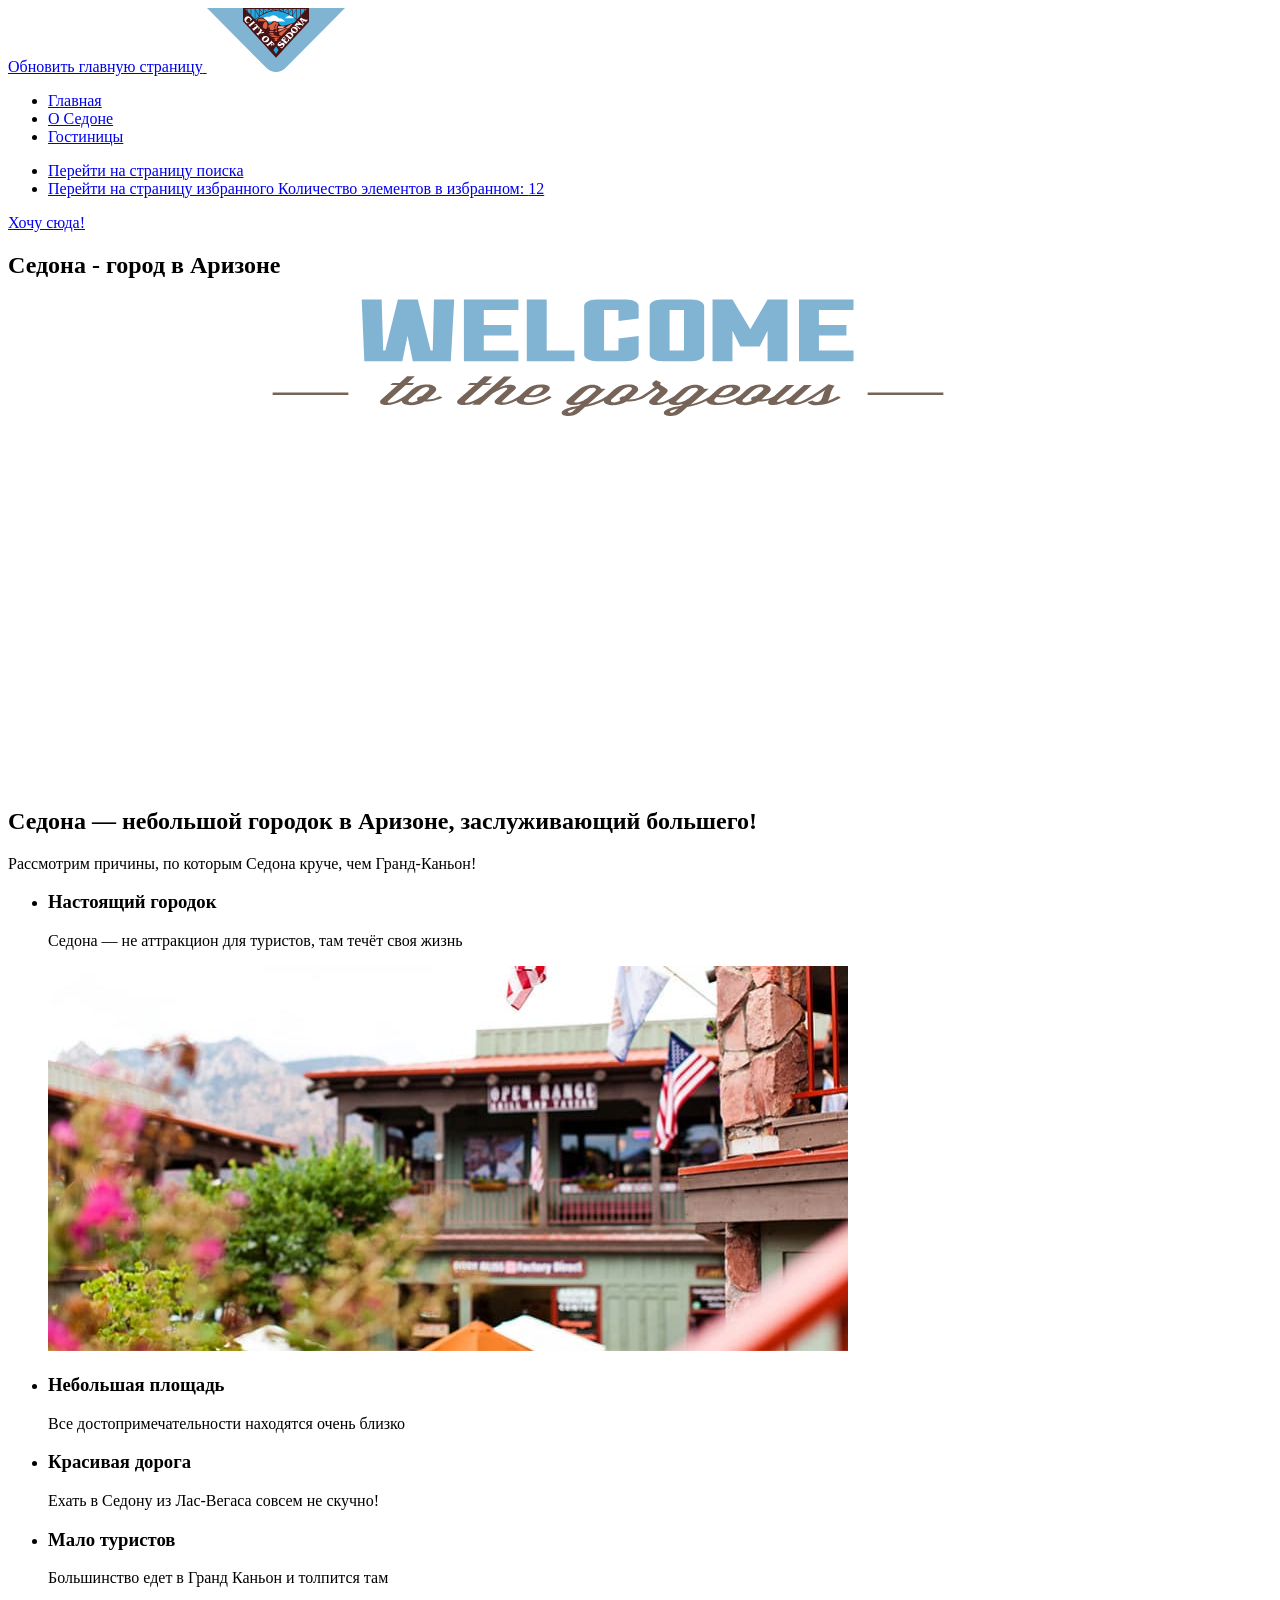
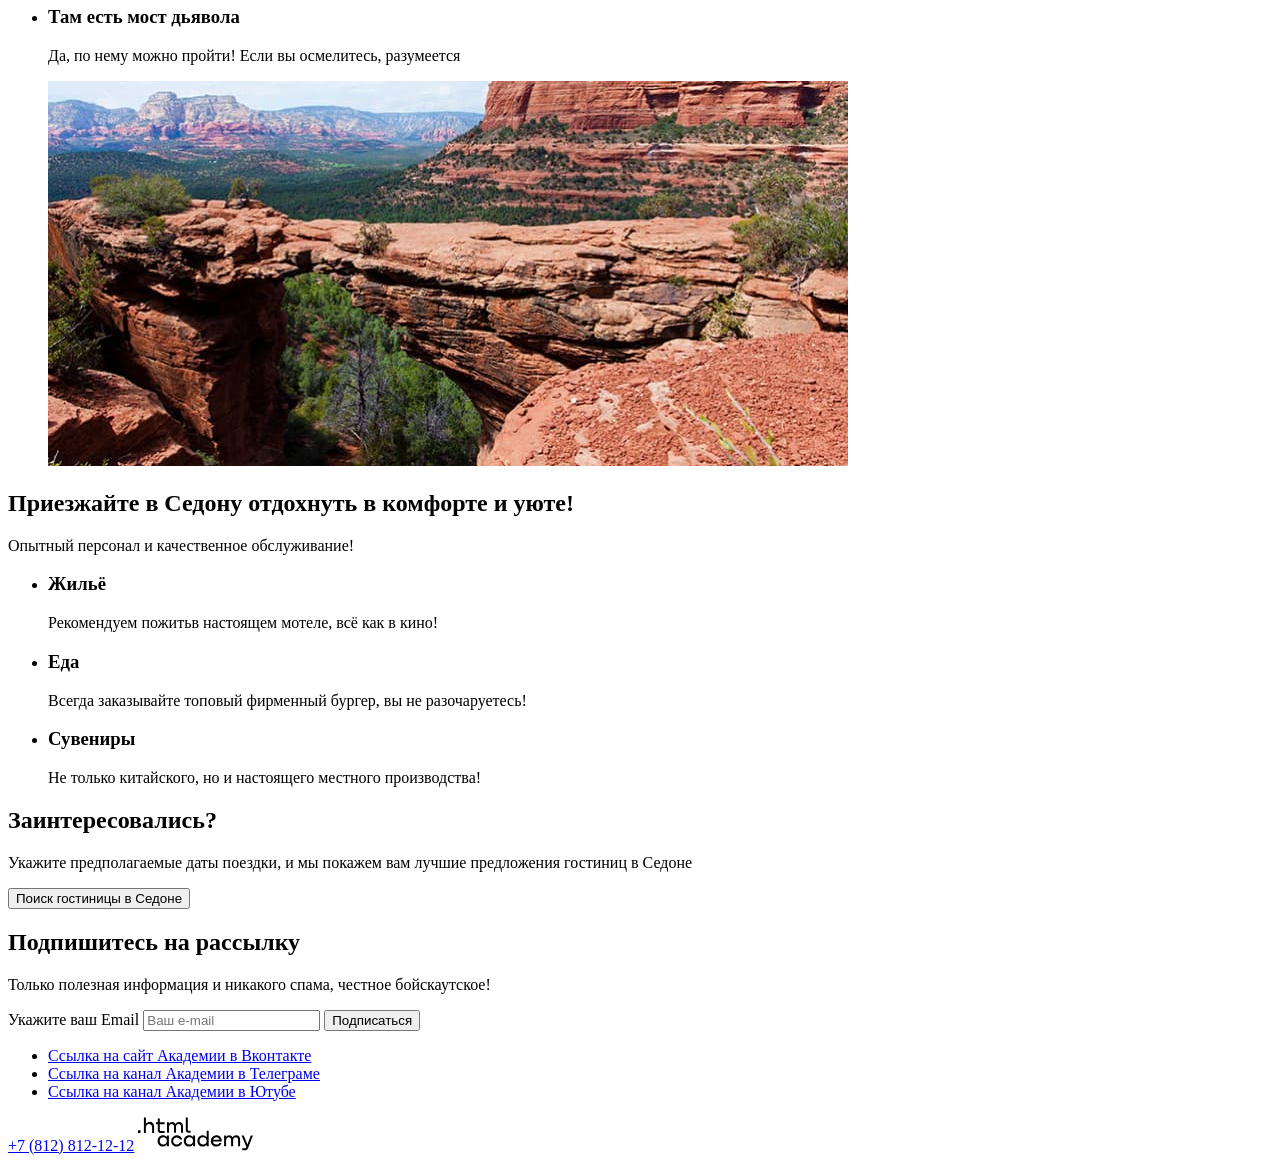
==== index.html @ 4ea0f65d "Добавил все визуальные элементы - добавлены контентные изображения - добавлены декорные изображения" ====
<!DOCTYPE html>
<html lang="ru">
  <head>
    <meta charset="utf-8">
    <meta name="viewport" content="width=device-width, initial-scale=1">
    <title>Седона. Город в Аризоне</title>
  </head>
  <body>
    <header class="header">
      <a class="header__logo" href="index.html" aria-current="page">
        <span class="visually-hidden">Обновить главную страницу</span>
        <img class="logo" src="images/general/header/header-logo.svg" alt="Логотип города Седона" width="138" height="64">
      </a>
      <nav class="header__navigation navigation">
        <ul class="navigation__list basic-list">
          <li class="basic-list__item">
            <a class="basic-list__link" href="index.html" aria-current="page">Главная</a>
          </li>
          <li class="basic-list__item">
            <a class="basic-list__link" href="#">О Седоне</a>
          </li>
          <li class="basic-list__item">
            <a class="basic-list__link" href="catalog.html">Гостиницы</a>
          </li>
        </ul>
        <ul class="navigation__list user-list">
          <li class="user-list__item">
            <a class="user-list__link user-list__link--loop" href="#">
              <span class="visually-hidden">Перейти на страницу поиска</span>
            </a>
          </li>
          <li class="user-list__item">
            <a class="user-list__link user-list__link--heart" href="#">
              <span class="visually-hidden">Перейти на страницу избранного</span>
              <span class="user-list__link-counter">
                <span class="visually-hidden">Количество элементов в избранном: </span>12
              </span>
            </a>
          </li>
        </ul>
      </nav>
      <a class="button header__link" href="catalog.html">Хочу сюда!</a>
    </header>
    <main class="main">
      <section class="main__promo">
        <h1 class="visually-hidden">Седона - город в Аризоне</h1>
        <img class="main__promo-img" src="images/index/content/index-promo.svg" width="1200" height="485" alt="Welcome to the gorgeous Sedona, because the Grand Canyon sucks!">
      </section>
      <section class="main__advantages advantages">
        <header class="advantages__header section-header">
          <h2 class="section-header__title">Седона — небольшой городок в Аризоне, заслуживающий большего!</h2>
          <p class="section-header__text">Рассмотрим причины, по которым Седона круче, чем Гранд-Каньон!</p>
        </header>
        <ul class="advantages__list">
          <li class="advantages__item advantages__item--blue">
            <h3 class="advantages__item-title">Настоящий городок</h3>
            <p class="advantages__item-text">Седона — не аттракцион для туристов, там течёт своя жизнь</p>
            <img class="advantages__item-img" src="images/index/content/index-advantages-city-view.jpg" width="800" height="385" alt="городской пейзаж Седоны">
          </li>
          <li class="advantages__item">
            <h3 class="advantages__item-title">Небольшая площадь</h3>
            <p class="advantages__item-text">Все достопримечательности находятся очень близко</p>
          </li>
          <li class="advantages__item">
            <h3 class="advantages__item-title">Красивая дорога</h3>
            <p class="advantages__item-text">Ехать в Седону из Лас-Вегаса совсем не скучно!</p>
          </li>
          <li class="advantages__item">
            <h3 class="advantages__item-title">Мало туристов</h3>
            <p class="advantages__item-text">Большинство едет в Гранд Каньон и толпится там</p>
          </li>
          <li class="advantages__item advantages__item--blue">
            <h3 class="advantages__item-title">Там есть мост дьявола</h3>
            <p class="advantages__item-text">Да, по нему можно пройти! Если вы осмелитесь, разумеется</p>
            <img class="advantages__item-img" src="images/index/content/index-advantages-canyon-view.jpg" alt="Вид на каньон">
          </li>
        </ul>
      </section>
      <section class="main__reasons reasons">
        <header class="reasons__header section-header">
          <h2 class="section-header__title">Приезжайте в Седону отдохнуть в комфорте и уюте!</h2>
          <p class="section-header__text">Опытный персонал и качественное обслуживание!</p>
        </header>
        <ul class="reasons__list">
          <li class="reasons__item reasons__item--home">
            <h3 class="reasons__item-title">Жильё</h3>
            <p class="reasons__item-text">Рекомендуем пожитьв настоящем мотеле, всё как в кино!</p>
          </li>
          <li class="reasons__item reasons__item--burger">
            <h3 class="reasons__item-title">Еда</h3>
            <p class="reasons__item-text">Всегда заказывайте топовый фирменный бургер, вы не разочаруетесь!</p>
          </li>
          <li class="reasons__item reasons__item--present">
            <h3 class="reasons__item-title">Сувениры</h3>
            <p class="reasons__item-text">Не только китайского, но и настоящего местного производства!</p>
          </li>
        </ul>
      </section>
      <section class="main__search search">
        <header class="search__header section-header">
          <h2 class="section-header__title">Заинтересовались?</h2>
          <p class="section-header__text">Укажите предполагаемые даты поездки, и мы покажем вам лучшие предложения гостиниц в Седоне</p>
        </header>
        <button class="button search__button" type="button">Поиск гостиницы в Седоне</button>
      </section>
      <section class="main__subscribe subscribe">
        <header class="subscribe__header section-header">
          <h2 class="section-header__title">Подпишитесь на рассылку</h2>
          <p class="section-header__text">Только полезная информация и никакого спама, честное бойскаутское!</p>
        </header>
        <form class="subscribe__form" action="https://echo.htmlacademy.ru/" method="post">
          <label class="visually-hidden" for="subscribe-email">Укажите ваш Email</label>
          <input type="email" name="user-email" id="subscribe-email" placeholder="Ваш e-mail" required>
          <button class="button subscribe__button" type="submit">Подписаться</button>
        </form>
      </section>
    </main>
    <footer class="footer">
      <ul class="footer__social-list social-list">
        <li class="social-list__item">
          <a class="social-list__link" href="https://vk.com/htmlacademy">
            <span class="visually-hidden">Ссылка на сайт Академии в Вконтакте</span>
          </a>
        </li>
        <li class="social-list__item">
          <a class="social-list__link" href="https://t.me/htmlacademy">
            <span class="visually-hidden">Ссылка на канал Академии в Телеграме</span>
          </a>
        </li>
        <li class="social-list__item">
          <a class="social-list__link" href="https://www.youtube.com/user/htmlacademyru">
            <span class="visually-hidden">Ссылка на канал Академии в Ютубе</span>
          </a>
        </li>
      </ul>
      <a class="footer__telephone" href="tel:+78128121212">+7 (812) 812-12-12</a>
      <a class="footer__htmlacademy-link" href="https://htmlacademy.ru/">
        <svg xmlns="http://www.w3.org/2000/svg" width="115" height="34" fill="none">
          <path fill="#000" d="M0 13.3v2.6h2.5v-2.6H0ZM11.6 4.9c-1.6 0-2.8.7-3.6 1.7h-.1V.4h-2v15.5h2v-5.3C7.9 8.5 9.2 7 11.2 7c1.8 0 2.9 1.4 2.9 3.2v5.7h2V9.8c.1-3-1.8-5-4.5-5ZM26.6 5.2h-4.8V1.5h-2v3.8h-1.9v2h1.9v6c0 1.7 1 2.7 2.7 2.7h4.1v-2h-3.7c-.7 0-1.1-.4-1.1-1.1V7.2h4.8v-2ZM41.1 5c-1.6 0-2.9.8-3.5 2h-.1a3.7 3.7 0 0 0-3.4-2c-1.4 0-2.5.8-3.1 1.8h-.1V5.2H29v10.6h2v-5.4c0-2 1-3.5 2.6-3.5 1.5 0 2.4 1 2.4 2.6v6.3h2v-5.6c0-2.4 1.4-3.3 2.6-3.3 1.5 0 2.4 1 2.4 2.6v6.3h2V9.3c.1-2.5-1.4-4.3-3.9-4.3ZM47.8 13c0 1.8 1 2.8 2.8 2.8h2v-2h-1.7c-.7 0-1.1-.4-1.1-1.1V.4h-2V13ZM28.9 20a4.9 4.9 0 0 0-3.9-1.7c-3.1 0-5.4 2.3-5.4 5.6s2.3 5.6 5.4 5.6c1.8 0 3-.8 3.8-2h.1v1.7h2V18.6h-2V20Zm-3.6 7.5a3.5 3.5 0 0 1-3.6-3.6c0-2 1.4-3.6 3.6-3.6s3.6 1.6 3.6 3.6c0 1.9-1.4 3.6-3.6 3.6ZM44.2 22.4c-.5-2.4-2.6-4.1-5.4-4.1a5.4 5.4 0 0 0-5.6 5.6c0 3 2.2 5.6 5.6 5.6 2.8 0 4.9-1.8 5.4-4.2h-2.1a3.4 3.4 0 0 1-3.3 2.3 3.5 3.5 0 0 1-3.6-3.6c0-2 1.4-3.6 3.6-3.6 1.6 0 2.8 1 3.3 2.2h2.1v-.2ZM55.1 20a4.9 4.9 0 0 0-3.9-1.7c-3.1 0-5.4 2.3-5.4 5.6s2.3 5.6 5.4 5.6c1.8 0 3-.8 3.8-2h.1v1.7h2V18.6h-2V20Zm-3.6 7.5a3.5 3.5 0 0 1-3.6-3.6c0-2 1.4-3.6 3.6-3.6s3.6 1.6 3.6 3.6c0 1.9-1.5 3.6-3.6 3.6ZM68.7 20.2a5 5 0 0 0-3.9-2c-3.1 0-5.4 2.4-5.4 5.7 0 3.3 2.2 5.6 5.4 5.6 1.7 0 3-.8 3.8-1.8h.1v1.5h2V13.8h-2v6.4Zm-3.6 7.3a3.5 3.5 0 0 1-3.6-3.6c0-2 1.4-3.6 3.6-3.6s3.6 1.6 3.6 3.6c-.1 2-1.5 3.6-3.6 3.6ZM78.3 18.3a5.4 5.4 0 0 0-5.5 5.6c0 3 2.1 5.6 5.5 5.6 2.5 0 4.5-1.3 5.2-3.6h-2.1c-.5 1-1.6 1.6-3 1.6-1.9 0-3.3-1.3-3.4-3h8.8c.2-3.5-2-6.2-5.5-6.2Zm0 1.9c1.7 0 3 1 3.3 2.6h-6.5a3.2 3.2 0 0 1 3.2-2.6ZM98.2 18.3a4 4 0 0 0-3.6 2h-.1c-.6-1.2-1.8-2-3.4-2-1.4 0-2.5.7-3.1 1.8v-1.5h-1.9v10.6h2v-5.4c0-2 1-3.4 2.6-3.5 1.5 0 2.4 1 2.4 2.6v6.3h2v-5.6c0-2.4 1.4-3.3 2.6-3.3 1.5 0 2.4 1 2.4 2.6v6.3h2v-6.5c.1-2.6-1.4-4.4-3.9-4.4ZM109.4 27.4l-3.6-9h-2.2l4.8 11.7c-.3.9-.7 1.2-1.7 1.2h-2.5v2h2.5c1.8 0 2.8-.8 3.5-2.6l4.7-12.2h-2.1l-3.4 8.9Z"/>
        </svg>
      </a>
    </footer>
  </body>
</html>
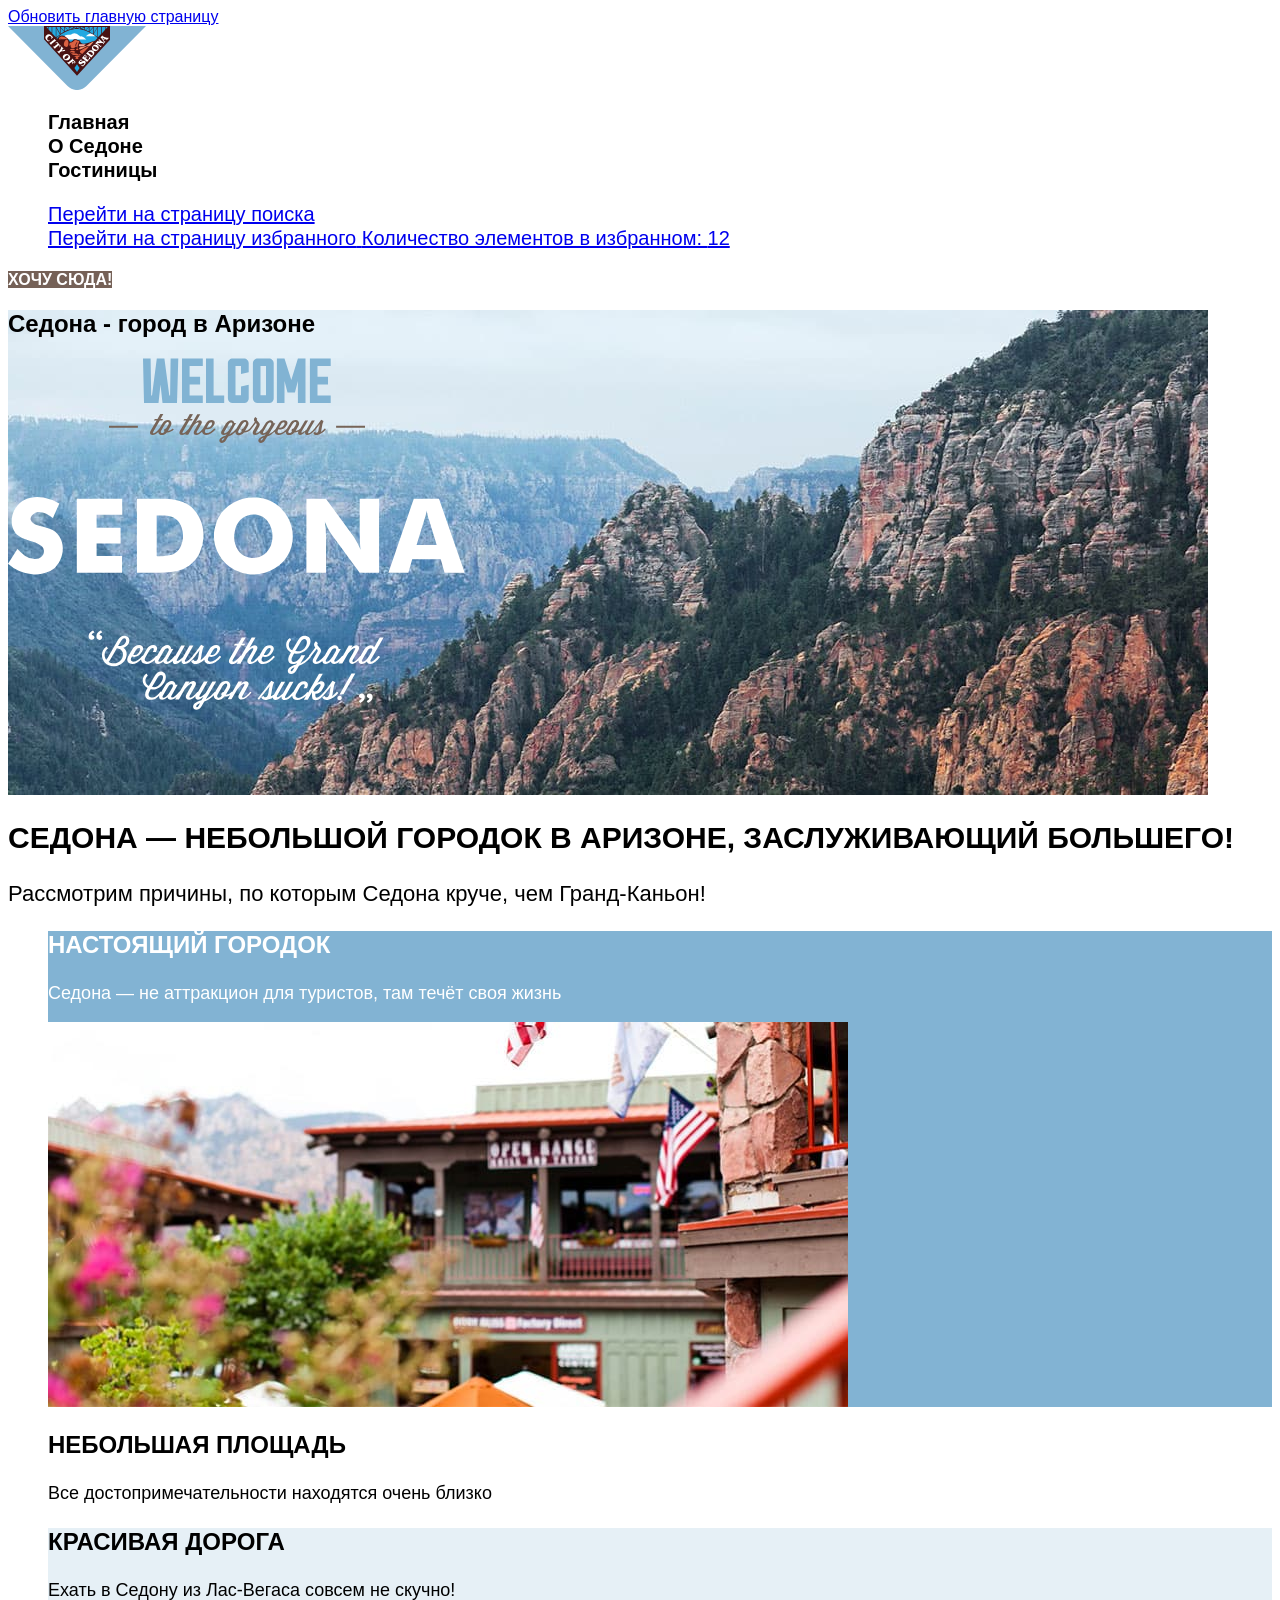
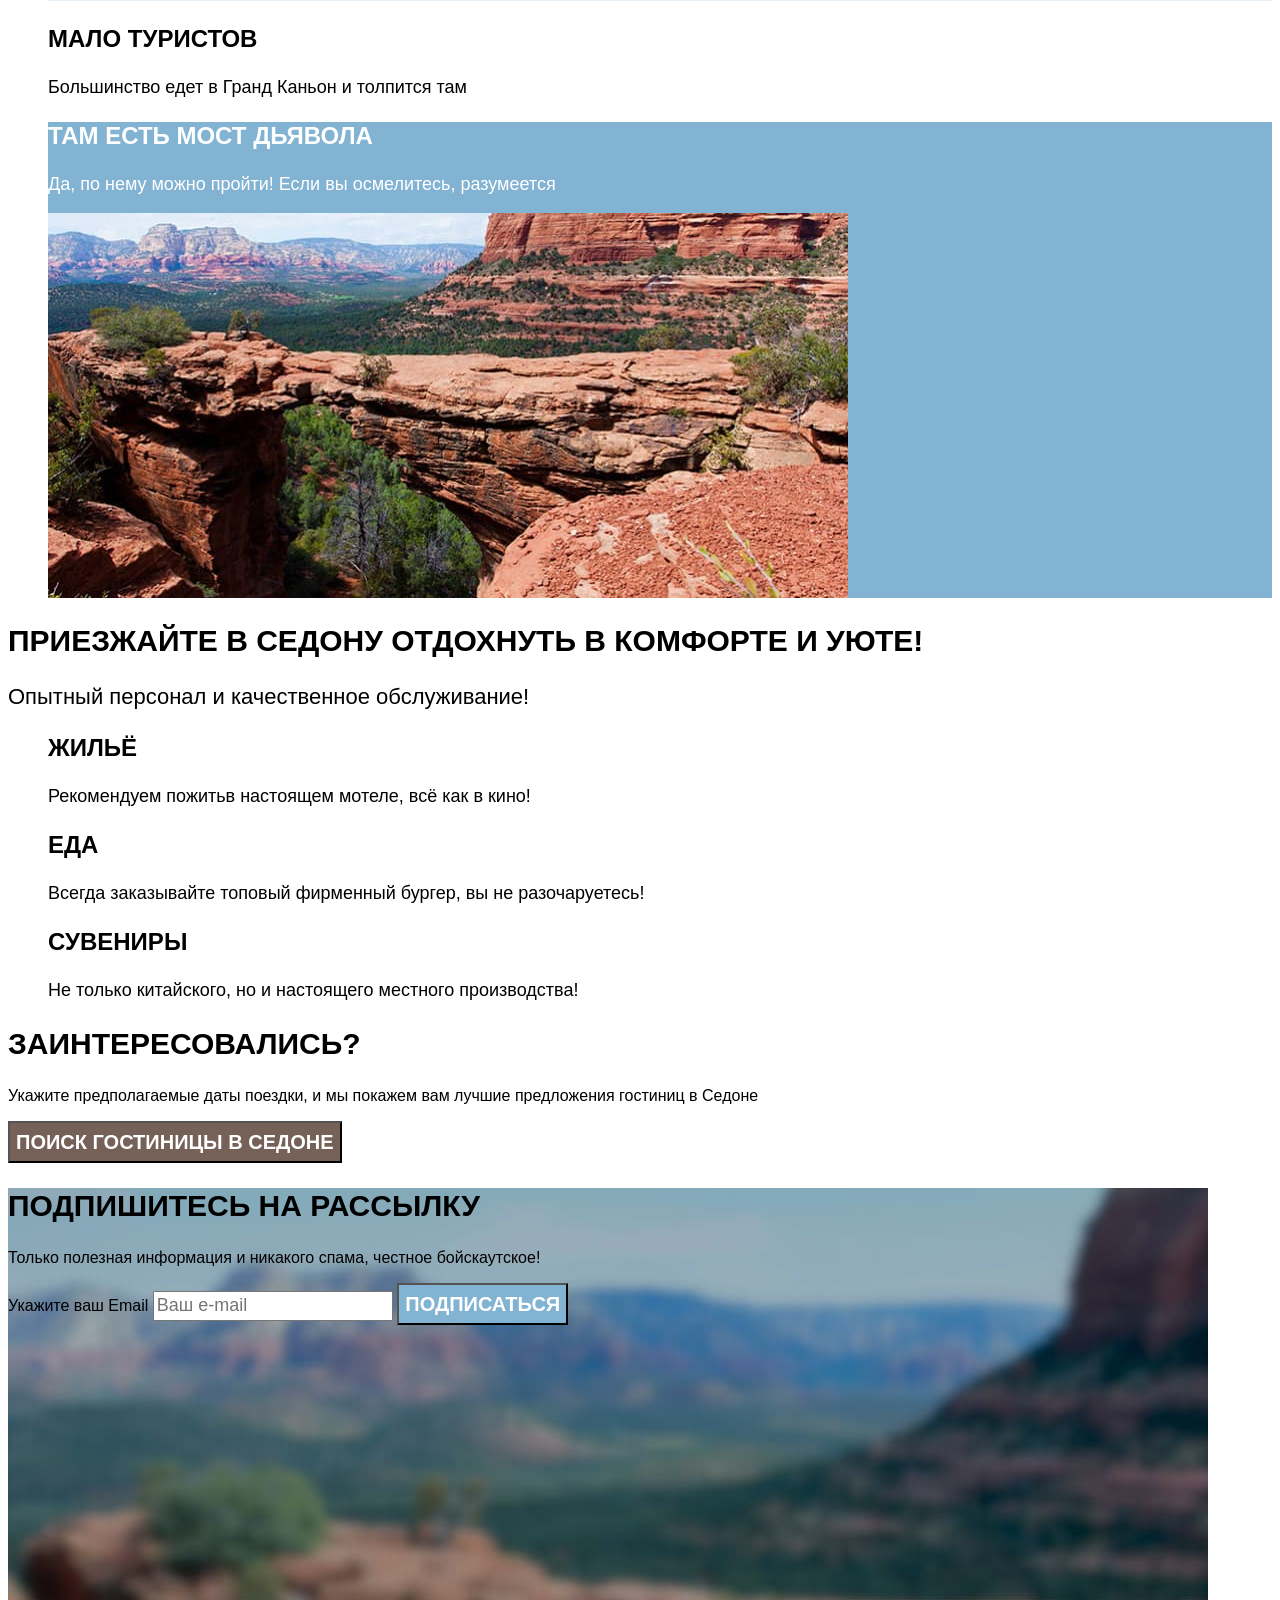
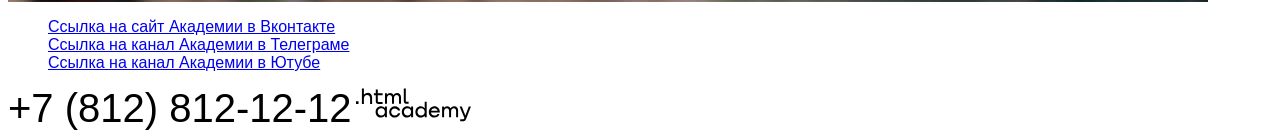
==== commit 34da45be: "test commit from local rep" ====
--- a/index.html
+++ b/index.html
@@ -3,6 +3,7 @@
   <head>
     <meta charset="utf-8">
     <meta name="viewport" content="width=device-width, initial-scale=1">
+    <link rel="stylesheet" href="styles/styles.css">
     <title>Седона. Город в Аризоне</title>
   </head>
   <body>
@@ -12,7 +13,7 @@
         <img class="logo" src="images/general/header/header-logo.svg" alt="Логотип города Седона" width="138" height="64">
       </a>
       <nav class="header__navigation navigation">
-        <ul class="navigation__list basic-list">
+        <ul class="list navigation__list basic-list bold">
           <li class="basic-list__item">
             <a class="basic-list__link" href="index.html" aria-current="page">Главная</a>
           </li>
@@ -23,7 +24,7 @@
             <a class="basic-list__link" href="catalog.html">Гостиницы</a>
           </li>
         </ul>
-        <ul class="navigation__list user-list">
+        <ul class="list navigation__list user-list">
           <li class="user-list__item">
             <a class="user-list__link user-list__link--loop" href="#">
               <span class="visually-hidden">Перейти на страницу поиска</span>
@@ -44,79 +45,79 @@
     <main class="main">
       <section class="main__promo">
         <h1 class="visually-hidden">Седона - город в Аризоне</h1>
-        <img class="main__promo-img" src="images/index/content/index-promo.svg" width="1200" height="485" alt="Welcome to the gorgeous Sedona, because the Grand Canyon sucks!">
+        <img class="main__promo-img" src="images/index/content/index-promo.svg" width="458" height="352" alt="Welcome to the gorgeous Sedona, because the Grand Canyon sucks!">
       </section>
       <section class="main__advantages advantages">
         <header class="advantages__header section-header">
-          <h2 class="section-header__title">Седона — небольшой городок в Аризоне, заслуживающий большего!</h2>
-          <p class="section-header__text">Рассмотрим причины, по которым Седона круче, чем Гранд-Каньон!</p>
+          <h2 class="section-header__title title">Седона — небольшой городок в Аризоне, заслуживающий большего!</h2>
+          <p class="section-header__text text">Рассмотрим причины, по которым Седона круче, чем Гранд-Каньон!</p>
         </header>
-        <ul class="advantages__list">
-          <li class="advantages__item advantages__item--blue">
-            <h3 class="advantages__item-title">Настоящий городок</h3>
-            <p class="advantages__item-text">Седона — не аттракцион для туристов, там течёт своя жизнь</p>
+        <ul class="list advantages__list">
+          <li class="advantages__item advantages__item--second-color">
+            <h3 class="advantages__item-title title">Настоящий городок</h3>
+            <p class="advantages__item-text text">Седона — не аттракцион для туристов, там течёт своя жизнь</p>
             <img class="advantages__item-img" src="images/index/content/index-advantages-city-view.jpg" width="800" height="385" alt="городской пейзаж Седоны">
           </li>
           <li class="advantages__item">
-            <h3 class="advantages__item-title">Небольшая площадь</h3>
-            <p class="advantages__item-text">Все достопримечательности находятся очень близко</p>
+            <h3 class="advantages__item-title title">Небольшая площадь</h3>
+            <p class="advantages__item-text text">Все достопримечательности находятся очень близко</p>
+          </li>
+          <li class="advantages__item advantages__item--third-color">
+            <h3 class="advantages__item-title title">Красивая дорога</h3>
+            <p class="advantages__item-text text">Ехать в Седону из Лас-Вегаса совсем не скучно!</p>
           </li>
           <li class="advantages__item">
-            <h3 class="advantages__item-title">Красивая дорога</h3>
-            <p class="advantages__item-text">Ехать в Седону из Лас-Вегаса совсем не скучно!</p>
+            <h3 class="advantages__item-title title">Мало туристов</h3>
+            <p class="advantages__item-text text">Большинство едет в Гранд Каньон и толпится там</p>
           </li>
-          <li class="advantages__item">
-            <h3 class="advantages__item-title">Мало туристов</h3>
-            <p class="advantages__item-text">Большинство едет в Гранд Каньон и толпится там</p>
-          </li>
-          <li class="advantages__item advantages__item--blue">
-            <h3 class="advantages__item-title">Там есть мост дьявола</h3>
-            <p class="advantages__item-text">Да, по нему можно пройти! Если вы осмелитесь, разумеется</p>
+          <li class="advantages__item advantages__item--second-color">
+            <h3 class="advantages__item-title title">Там есть мост дьявола</h3>
+            <p class="advantages__item-text text">Да, по нему можно пройти! Если вы осмелитесь, разумеется</p>
             <img class="advantages__item-img" src="images/index/content/index-advantages-canyon-view.jpg" alt="Вид на каньон">
           </li>
         </ul>
       </section>
       <section class="main__reasons reasons">
         <header class="reasons__header section-header">
-          <h2 class="section-header__title">Приезжайте в Седону отдохнуть в комфорте и уюте!</h2>
-          <p class="section-header__text">Опытный персонал и качественное обслуживание!</p>
+          <h2 class="section-header__title title">Приезжайте в Седону отдохнуть в комфорте и уюте!</h2>
+          <p class="section-header__text text">Опытный персонал и качественное обслуживание!</p>
         </header>
-        <ul class="reasons__list">
+        <ul class="list reasons__list">
           <li class="reasons__item reasons__item--home">
-            <h3 class="reasons__item-title">Жильё</h3>
-            <p class="reasons__item-text">Рекомендуем пожитьв настоящем мотеле, всё как в кино!</p>
+            <h3 class="reasons__item-title title">Жильё</h3>
+            <p class="reasons__item-text text">Рекомендуем пожитьв настоящем мотеле, всё как в кино!</p>
           </li>
           <li class="reasons__item reasons__item--burger">
-            <h3 class="reasons__item-title">Еда</h3>
-            <p class="reasons__item-text">Всегда заказывайте топовый фирменный бургер, вы не разочаруетесь!</p>
+            <h3 class="reasons__item-title title">Еда</h3>
+            <p class="reasons__item-text text">Всегда заказывайте топовый фирменный бургер, вы не разочаруетесь!</p>
           </li>
           <li class="reasons__item reasons__item--present">
-            <h3 class="reasons__item-title">Сувениры</h3>
-            <p class="reasons__item-text">Не только китайского, но и настоящего местного производства!</p>
+            <h3 class="reasons__item-title title">Сувениры</h3>
+            <p class="reasons__item-text text">Не только китайского, но и настоящего местного производства!</p>
           </li>
         </ul>
       </section>
       <section class="main__search search">
         <header class="search__header section-header">
-          <h2 class="section-header__title">Заинтересовались?</h2>
+          <h2 class="section-header__title title">Заинтересовались?</h2>
           <p class="section-header__text">Укажите предполагаемые даты поездки, и мы покажем вам лучшие предложения гостиниц в Седоне</p>
         </header>
         <button class="button search__button" type="button">Поиск гостиницы в Седоне</button>
       </section>
       <section class="main__subscribe subscribe">
         <header class="subscribe__header section-header">
-          <h2 class="section-header__title">Подпишитесь на рассылку</h2>
+          <h2 class="section-header__title title">Подпишитесь на рассылку</h2>
           <p class="section-header__text">Только полезная информация и никакого спама, честное бойскаутское!</p>
         </header>
         <form class="subscribe__form" action="https://echo.htmlacademy.ru/" method="post">
           <label class="visually-hidden" for="subscribe-email">Укажите ваш Email</label>
-          <input type="email" name="user-email" id="subscribe-email" placeholder="Ваш e-mail" required>
-          <button class="button subscribe__button" type="submit">Подписаться</button>
+          <input class="subscribe__input" type="email" name="user-email" id="subscribe-email" placeholder="Ваш e-mail" required>
+          <button class="button subscribe__button button--second-color" type="submit">Подписаться</button>
         </form>
       </section>
     </main>
     <footer class="footer">
-      <ul class="footer__social-list social-list">
+      <ul class="list footer__social-list social-list">
         <li class="social-list__item">
           <a class="social-list__link" href="https://vk.com/htmlacademy">
             <span class="visually-hidden">Ссылка на сайт Академии в Вконтакте</span>
--- a/styles/styles.css
+++ b/styles/styles.css
@@ -0,0 +1,203 @@
+@font-face {
+  font-family: "PT Sans", sans-serif;
+  font-style: normal;
+  font-weight: 400;
+  src: url("../fonts/ptsans-400.woff2") format("woff2");
+  font-display: swap;
+}
+
+@font-face {
+  font-family: "PT Sans", sans-serif;
+  font-style: normal;
+  font-weight: 700;
+  src: url("../fonts/ptsans-700.woff2") format("woff2");
+  font-display: swap;
+}
+
+body {
+  font-family: "PT Sans", sans-serif;
+  font-style: normal;
+  font-weight: 400;
+  color: rgb(0, 0, 0);
+  background-color: rgb(255, 255, 255);
+}
+
+img {
+  max-width: 100%;
+  display: block
+}
+
+.bold,
+.button {
+  font-weight: 700;
+}
+
+.unbold {
+  font-weight: 400;
+}
+
+.title,
+.button {
+  text-transform: uppercase;
+}
+
+.basic-list__link,
+.button,
+.breadcrumbs-list__link,
+.view-list__link,
+.pagination__link,
+.footer__telephone {
+  text-decoration: none;
+}
+
+.list {
+  list-style-type: none;
+}
+
+.hotels-list .title {
+  text-transform: none;
+}
+
+.navigation,
+.filters-form__title {
+  font-size: 20px;
+  line-height: 120%;
+}
+
+.button,
+.card__rating,
+.card__rating-amount {
+  font-size: 16px;
+  line-height: 125%;
+}
+
+.section-header .title {
+  font-size: 30px;
+  line-height: 120%;
+}
+
+.section-header .text {
+  font-size: 22px;
+  line-height: 118%;
+}
+
+.hotels-filter__title {
+  font-size: 60px;
+  line-height: 130%;
+}
+
+.breadcrumbs-list__link{
+  font-size: 16px;
+  line-height: 131%;
+  color: rgb(255, 255, 255);
+}
+
+.hotels-result__sorting {
+  font-size: 18px;
+  line-height: 117%;
+}
+
+.filter-list__control {
+  font-size: 18px;
+  line-height: 128%;
+}
+
+.range-wrapper__control,
+.subscribe__input {
+  font-size: 18px;
+  line-height: 133%;
+}
+
+.advantages__list .title,
+.reasons__list .title,
+.hotels-list .title {
+  font-size: 24px;
+  line-height: 117%;
+}
+
+.advantages__list .text,
+.reasons__list .text,
+.hotels-list .text {
+  font-size: 18px;
+  line-height: 117%;
+}
+
+.search__button,
+.subscribe__button,
+.pagination__link {
+  font-size: 20px;
+  line-height: 180%;
+}
+
+.footer__telephone {
+  font-size: 40px;
+  line-height: 100%;
+  color: rgb(0, 0, 0);
+}
+
+.basic-list__link {
+  color: rgb(0, 0, 0);
+}
+
+.main__promo {
+  width: 1200px;
+  height: 485px;
+  background-color: rgb(130, 179, 211);
+  background-image: url("../images/index/backgrounds/index-promo-background.jpg");
+}
+
+.advantages__item--second-color {
+  color: rgb(255, 255, 255);
+  background-color: rgb(130, 179, 211);
+}
+
+.advantages__item--third-color {
+  background-color: rgba(131, 179, 211, 0.2);
+}
+
+.button {
+  color: rgb(255, 255, 255);
+  background-color: rgb(117, 97, 87);
+}
+
+.button--second-color {
+  background-color: rgb(130, 179, 211);
+}
+
+.button--select-color {
+  background-color: rgb(125, 181, 79);
+}
+
+.button--transparent {
+  background-color: rgba(130, 179, 211, 0);
+}
+
+.main__subscribe {
+  width: 1200px;
+  height: 414px;
+  background-color: rgb(130, 179, 211);
+  background-image: url("../images/index/backgrounds/index-subscribe-background.jpg");
+  background-repeat: no-repeat;
+}
+
+.catalog__hotels-filter {
+  color: rgb(255, 255, 255);
+  background-color: rgb(130, 179, 211);
+  background-image: url("../images/catalog/backgrounds/catalog-filter-background.jpg");
+  background-repeat: no-repeat;
+}
+
+.pagination__link {
+  color: rgb(255, 255, 255);
+  background-color: rgb(130, 179, 211);
+}
+
+.pagination__button,
+.pagination__link--active {
+  color: rgb(0, 0, 0);
+  background-color: rgba(130, 179, 211, 0);
+}
+
+.filters-form__group {
+  border: none;
+}
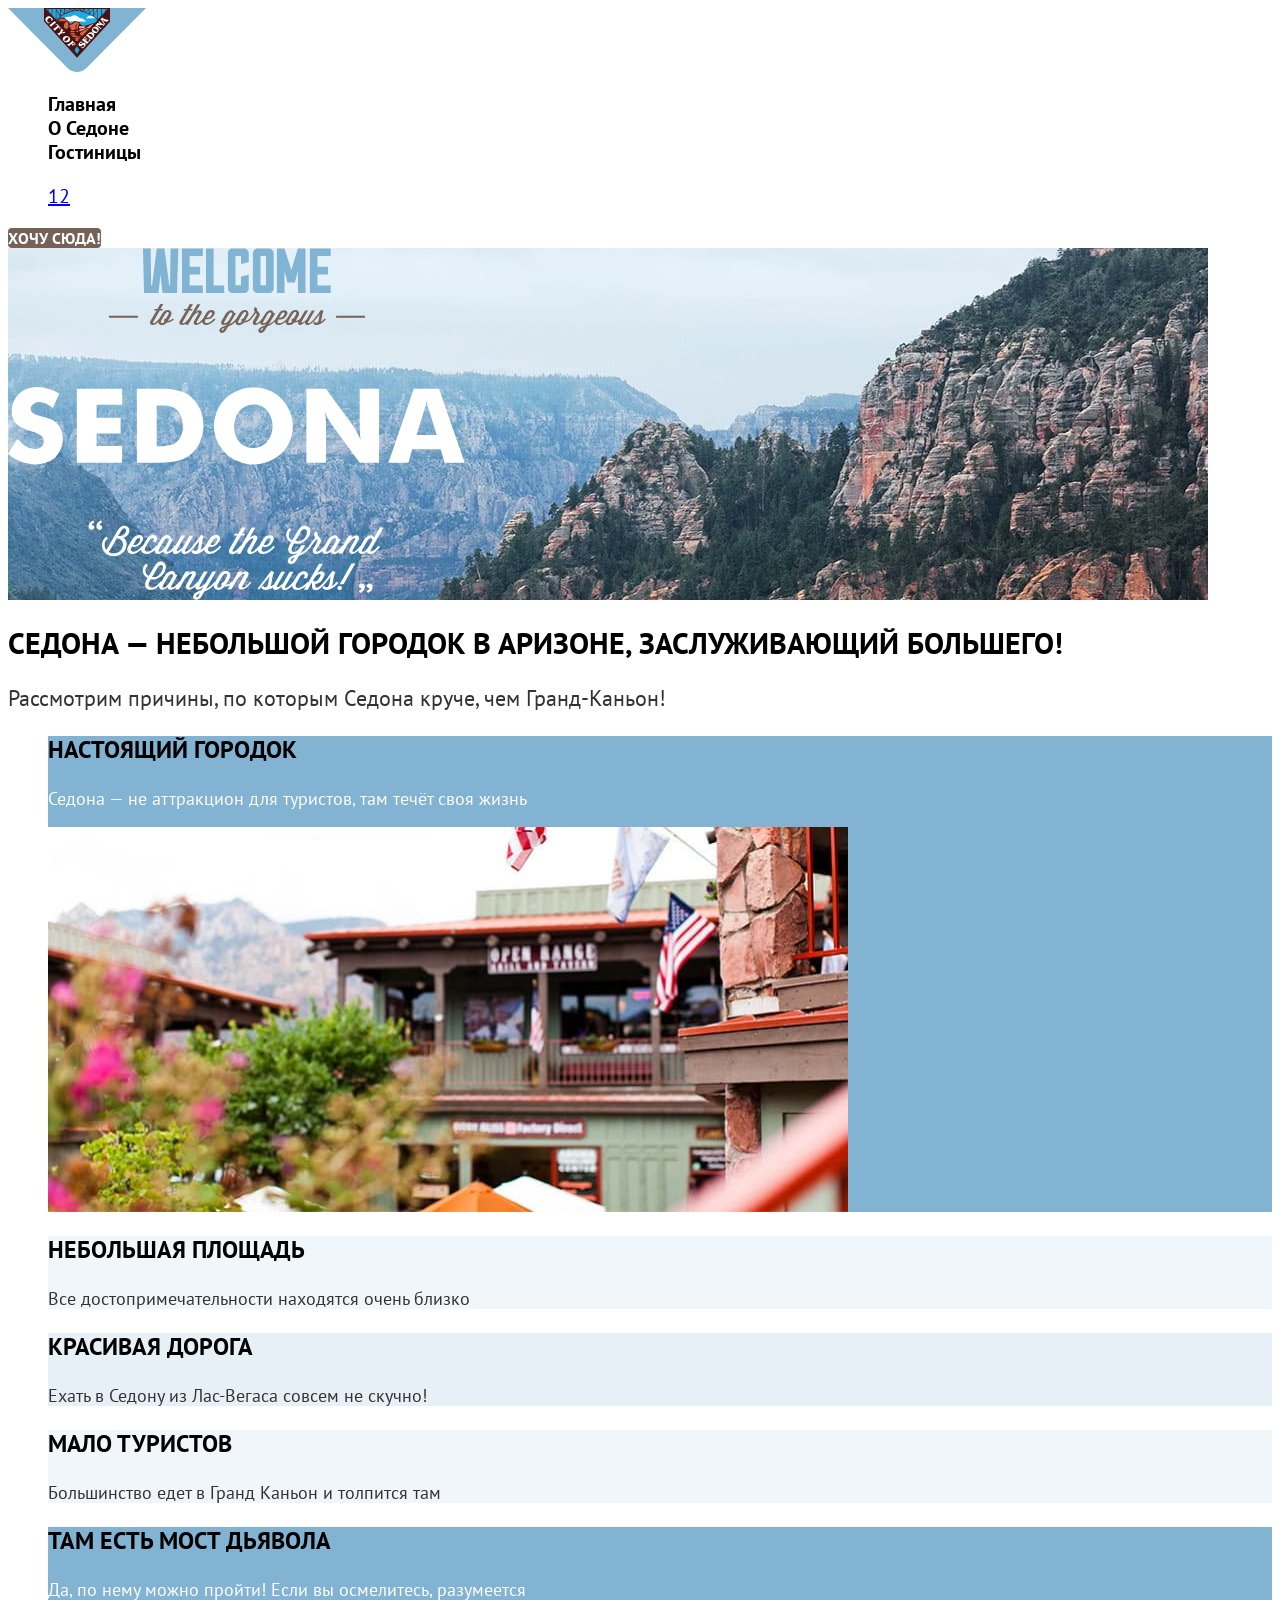
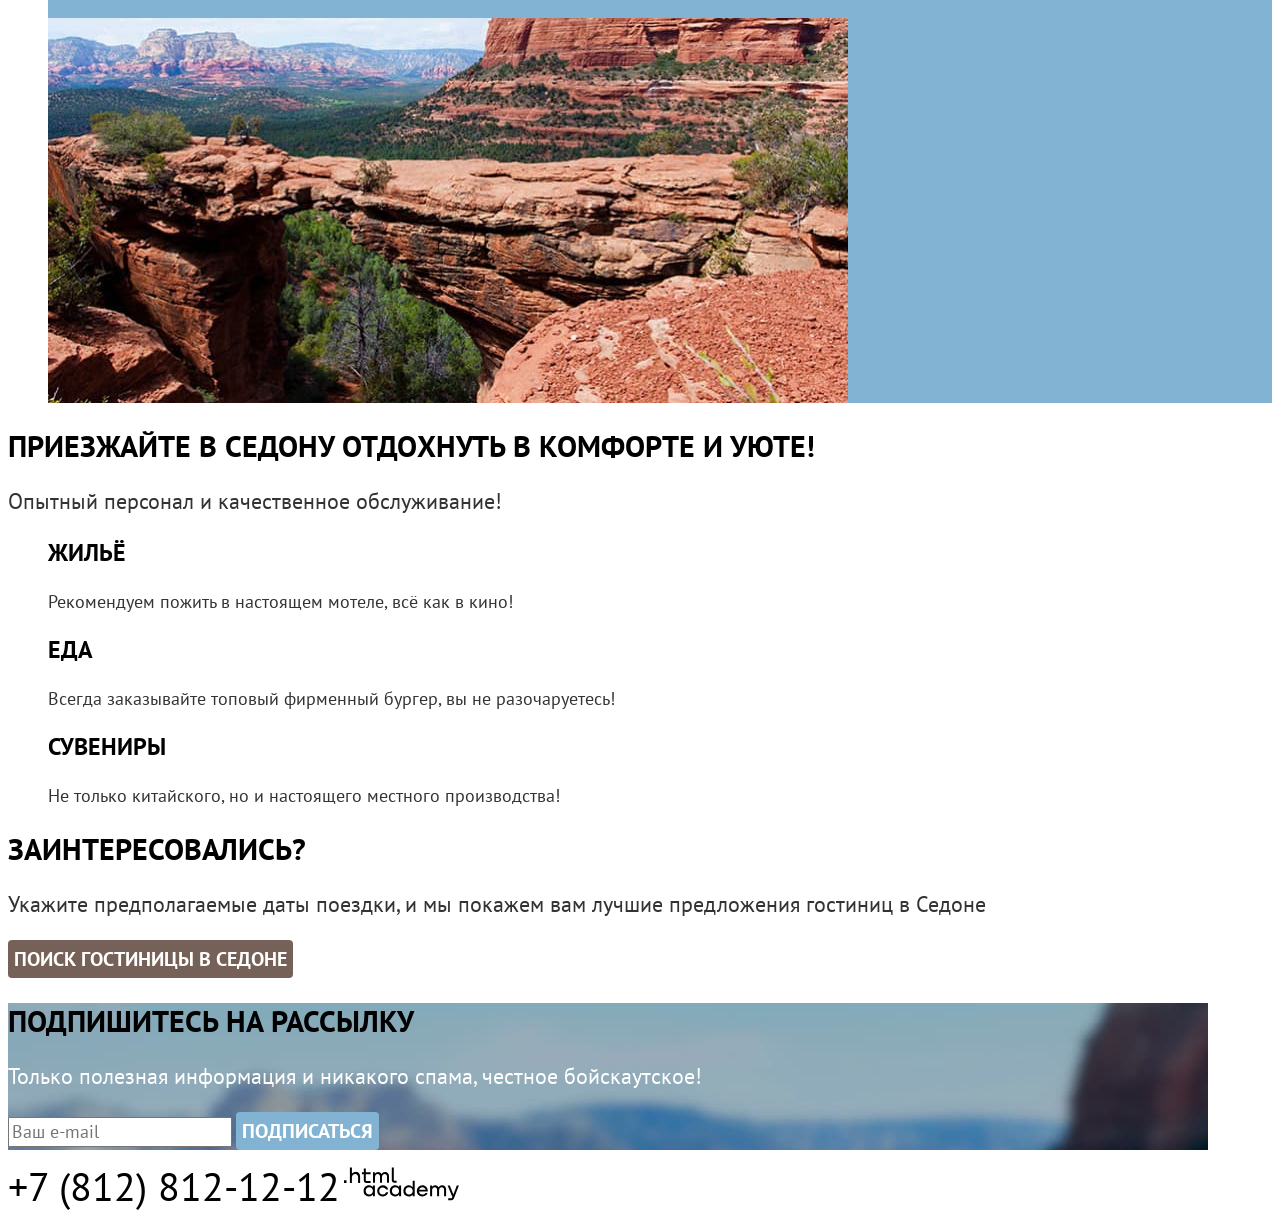
==== commit 9252a437: "new css-file and new classes" ====
--- a/index.html
+++ b/index.html
@@ -40,7 +40,7 @@
           </li>
         </ul>
       </nav>
-      <a class="button header__link" href="catalog.html">Хочу сюда!</a>
+      <a class="header__link button" href="catalog.html">Хочу сюда!</a>
     </header>
     <main class="main">
       <section class="main__promo">
@@ -85,7 +85,7 @@
         <ul class="list reasons__list">
           <li class="reasons__item reasons__item--home">
             <h3 class="reasons__item-title title">Жильё</h3>
-            <p class="reasons__item-text text">Рекомендуем пожитьв настоящем мотеле, всё как в кино!</p>
+            <p class="reasons__item-text text">Рекомендуем пожить в настоящем мотеле, всё как в кино!</p>
           </li>
           <li class="reasons__item reasons__item--burger">
             <h3 class="reasons__item-title title">Еда</h3>
@@ -100,19 +100,19 @@
       <section class="main__search search">
         <header class="search__header section-header">
           <h2 class="section-header__title title">Заинтересовались?</h2>
-          <p class="section-header__text">Укажите предполагаемые даты поездки, и мы покажем вам лучшие предложения гостиниц в Седоне</p>
+          <p class="section-header__text text">Укажите предполагаемые даты поездки, и мы покажем вам лучшие предложения гостиниц в Седоне</p>
         </header>
-        <button class="button search__button" type="button">Поиск гостиницы в Седоне</button>
+        <button class="search__button button" type="button">Поиск гостиницы в Седоне</button>
       </section>
       <section class="main__subscribe subscribe">
         <header class="subscribe__header section-header">
           <h2 class="section-header__title title">Подпишитесь на рассылку</h2>
-          <p class="section-header__text">Только полезная информация и никакого спама, честное бойскаутское!</p>
+          <p class="section-header__text text">Только полезная информация и никакого спама, честное бойскаутское!</p>
         </header>
         <form class="subscribe__form" action="https://echo.htmlacademy.ru/" method="post">
           <label class="visually-hidden" for="subscribe-email">Укажите ваш Email</label>
           <input class="subscribe__input" type="email" name="user-email" id="subscribe-email" placeholder="Ваш e-mail" required>
-          <button class="button subscribe__button button--second-color" type="submit">Подписаться</button>
+          <button class="subscribe__button button button--second-color" type="submit">Подписаться</button>
         </form>
       </section>
     </main>
--- a/styles/styles.css
+++ b/styles/styles.css
@@ -1,5 +1,5 @@
 @font-face {
-  font-family: "PT Sans", sans-serif;
+  font-family: "PT Sans";
   font-style: normal;
   font-weight: 400;
   src: url("../fonts/ptsans-400.woff2") format("woff2");
@@ -7,7 +7,7 @@
 }
 
 @font-face {
-  font-family: "PT Sans", sans-serif;
+  font-family: "PT Sans";
   font-style: normal;
   font-weight: 700;
   src: url("../fonts/ptsans-700.woff2") format("woff2");
@@ -15,97 +15,77 @@
 }
 
 body {
-  font-family: "PT Sans", sans-serif;
+  font-family: "PT Sans", Arial, sans-serif;
   font-style: normal;
   font-weight: 400;
-  color: rgb(0, 0, 0);
-  background-color: rgb(255, 255, 255);
+  color: #333;
+  background-color: #ffffff;
 }
 
 img {
   max-width: 100%;
-  display: block
-}
-
-.bold,
+  display: block;
+}
+
+.visually-hidden {
+  position: absolute;
+  width: 1px;
+  height: 1px;
+  margin: -1px;
+  padding: 0;
+  border: 0;
+  white-space: nowrap;
+  clip-path: inset(100%);
+  clip: rect(0 0 0 0);
+  overflow: hidden;
+}
+
+
+.bold {
+  font-weight: 700;
+}
+
+/* button */
+
 .button {
+  font-family: "PT Sans", sans-serif;
   font-weight: 700;
-}
-
-.unbold {
-  font-weight: 400;
-}
-
-.title,
-.button {
+  font-size: 16px;
+  line-height: 125%;
   text-transform: uppercase;
-}
-
-.basic-list__link,
-.button,
-.breadcrumbs-list__link,
-.view-list__link,
-.pagination__link,
-.footer__telephone {
-  text-decoration: none;
-}
-
-.list {
-  list-style-type: none;
+  text-decoration: none;
+  color: #ffffff;
+  background-color: #756157;
+  border: none;
+  border-radius: 4px;
+}
+
+.button--second-color {
+  background-color: #82b3d3;
+}
+
+.button--select-color {
+  background-color: #7db54f;
+}
+
+.button--transparent {
+  background-color: rgba(130, 179, 211, 0);
+}
+
+/* title */
+
+.title {
+  color: #000000;
+  text-transform: uppercase;
 }
 
 .hotels-list .title {
   text-transform: none;
-}
-
-.navigation,
-.filters-form__title {
-  font-size: 20px;
-  line-height: 120%;
-}
-
-.button,
-.card__rating,
-.card__rating-amount {
-  font-size: 16px;
-  line-height: 125%;
 }
 
 .section-header .title {
   font-size: 30px;
   line-height: 120%;
-}
-
-.section-header .text {
-  font-size: 22px;
-  line-height: 118%;
-}
-
-.hotels-filter__title {
-  font-size: 60px;
-  line-height: 130%;
-}
-
-.breadcrumbs-list__link{
-  font-size: 16px;
-  line-height: 131%;
-  color: rgb(255, 255, 255);
-}
-
-.hotels-result__sorting {
-  font-size: 18px;
-  line-height: 117%;
-}
-
-.filter-list__control {
-  font-size: 18px;
-  line-height: 128%;
-}
-
-.range-wrapper__control,
-.subscribe__input {
-  font-size: 18px;
-  line-height: 133%;
 }
 
 .advantages__list .title,
@@ -115,6 +95,23 @@
   line-height: 117%;
 }
 
+.hotels-filter__title {
+  font-size: 60px;
+  line-height: 130%;
+}
+
+.filters-form__title {
+  font-size: 20px;
+  line-height: 120%;
+}
+
+/* text */
+
+.section-header .text {
+  font-size: 22px;
+  line-height: 118%;
+}
+
 .advantages__list .text,
 .reasons__list .text,
 .hotels-list .text {
@@ -122,79 +119,128 @@
   line-height: 117%;
 }
 
+/* link */
+
+.view-list__link,
+.pagination__link{
+  text-decoration: none;
+}
+
+.breadcrumbs-list__link{
+  font-size: 16px;
+  line-height: 131%;
+  text-decoration: none;
+  color: #ffffff;
+}
+
+.pagination__link {
+  font-size: 20px;
+  line-height: 180%;
+  color: #ffffff;
+  background-color: #82b3d3;
+}
+
+.basic-list__link {
+  color: #000000;
+  text-decoration: none;
+}
+
+.pagination__link--active {
+  color: #000000;
+  background-color: rgba(130, 179, 211, 0);
+}
+
+.list {
+  list-style-type: none;
+}
+
+.navigation {
+  font-size: 20px;
+  line-height: 120%;
+}
+
+.card__rating,
+.card__rating-amount {
+  font-size: 16px;
+  line-height: 125%;
+}
+
+.hotels-result__sorting {
+  font-family: "PT Sans", sans-serif;
+  font-size: 18px;
+  line-height: 117%;
+}
+
+.filter-list__control {
+  font-family: "PT Sans", sans-serif;
+  font-size: 18px;
+  line-height: 128%;
+}
+
+.range-wrapper__control,
+.subscribe__input {
+  font-family: "PT Sans", sans-serif;
+  font-size: 18px;
+  line-height: 133%;
+}
+
 .search__button,
-.subscribe__button,
-.pagination__link {
+.subscribe__button {
   font-size: 20px;
   line-height: 180%;
 }
+
+.filter-list__control-input {
+  font-family: "PT Sans", sans-serif;
+}
+
 
 .footer__telephone {
   font-size: 40px;
   line-height: 100%;
-  color: rgb(0, 0, 0);
-}
-
-.basic-list__link {
-  color: rgb(0, 0, 0);
+  text-decoration: none;
+  color: #000000;
 }
 
 .main__promo {
   width: 1200px;
-  height: 485px;
-  background-color: rgb(130, 179, 211);
+  background-color: #82b3d3;
   background-image: url("../images/index/backgrounds/index-promo-background.jpg");
 }
 
+.advantages__item {
+  background-color: rgba(131, 179, 211, 0.12);
+}
+
 .advantages__item--second-color {
-  color: rgb(255, 255, 255);
-  background-color: rgb(130, 179, 211);
+  color: #ffffff;
+  background-color: #82b3d3;
 }
 
 .advantages__item--third-color {
   background-color: rgba(131, 179, 211, 0.2);
 }
 
-.button {
-  color: rgb(255, 255, 255);
-  background-color: rgb(117, 97, 87);
-}
-
-.button--second-color {
-  background-color: rgb(130, 179, 211);
-}
-
-.button--select-color {
-  background-color: rgb(125, 181, 79);
-}
-
-.button--transparent {
-  background-color: rgba(130, 179, 211, 0);
-}
-
 .main__subscribe {
   width: 1200px;
-  height: 414px;
-  background-color: rgb(130, 179, 211);
+  color: #ffffff;
+  background-color: #82b3d3;
   background-image: url("../images/index/backgrounds/index-subscribe-background.jpg");
   background-repeat: no-repeat;
 }
 
 .catalog__hotels-filter {
-  color: rgb(255, 255, 255);
-  background-color: rgb(130, 179, 211);
+  color: #ffffff;
+  background-color: #82b3d3;
   background-image: url("../images/catalog/backgrounds/catalog-filter-background.jpg");
   background-repeat: no-repeat;
-}
-
-.pagination__link {
-  color: rgb(255, 255, 255);
-  background-color: rgb(130, 179, 211);
-}
-
-.pagination__button,
-.pagination__link--active {
-  color: rgb(0, 0, 0);
+  background-size: cover;
+  background-position: center;
+}
+
+.pagination__button {
+  font-weight: 400;
+  color: #000000;
   background-color: rgba(130, 179, 211, 0);
 }
 
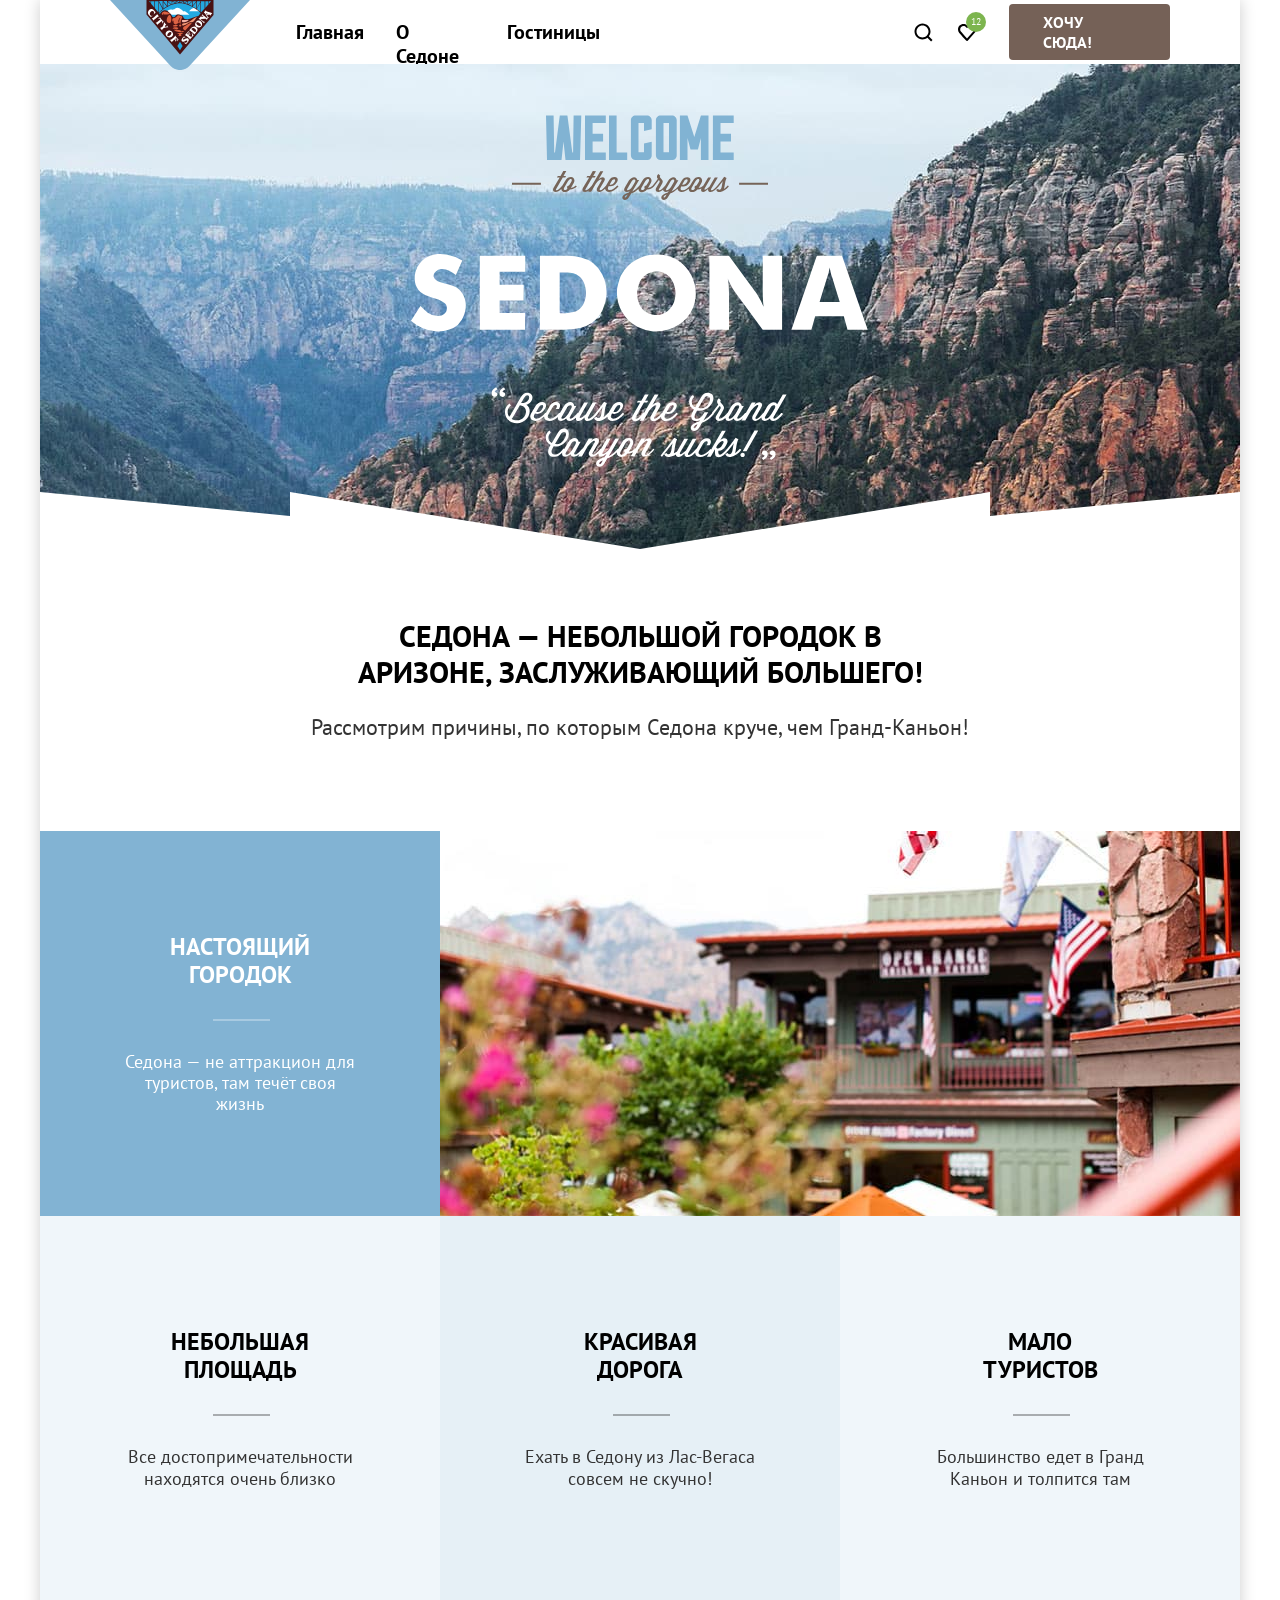
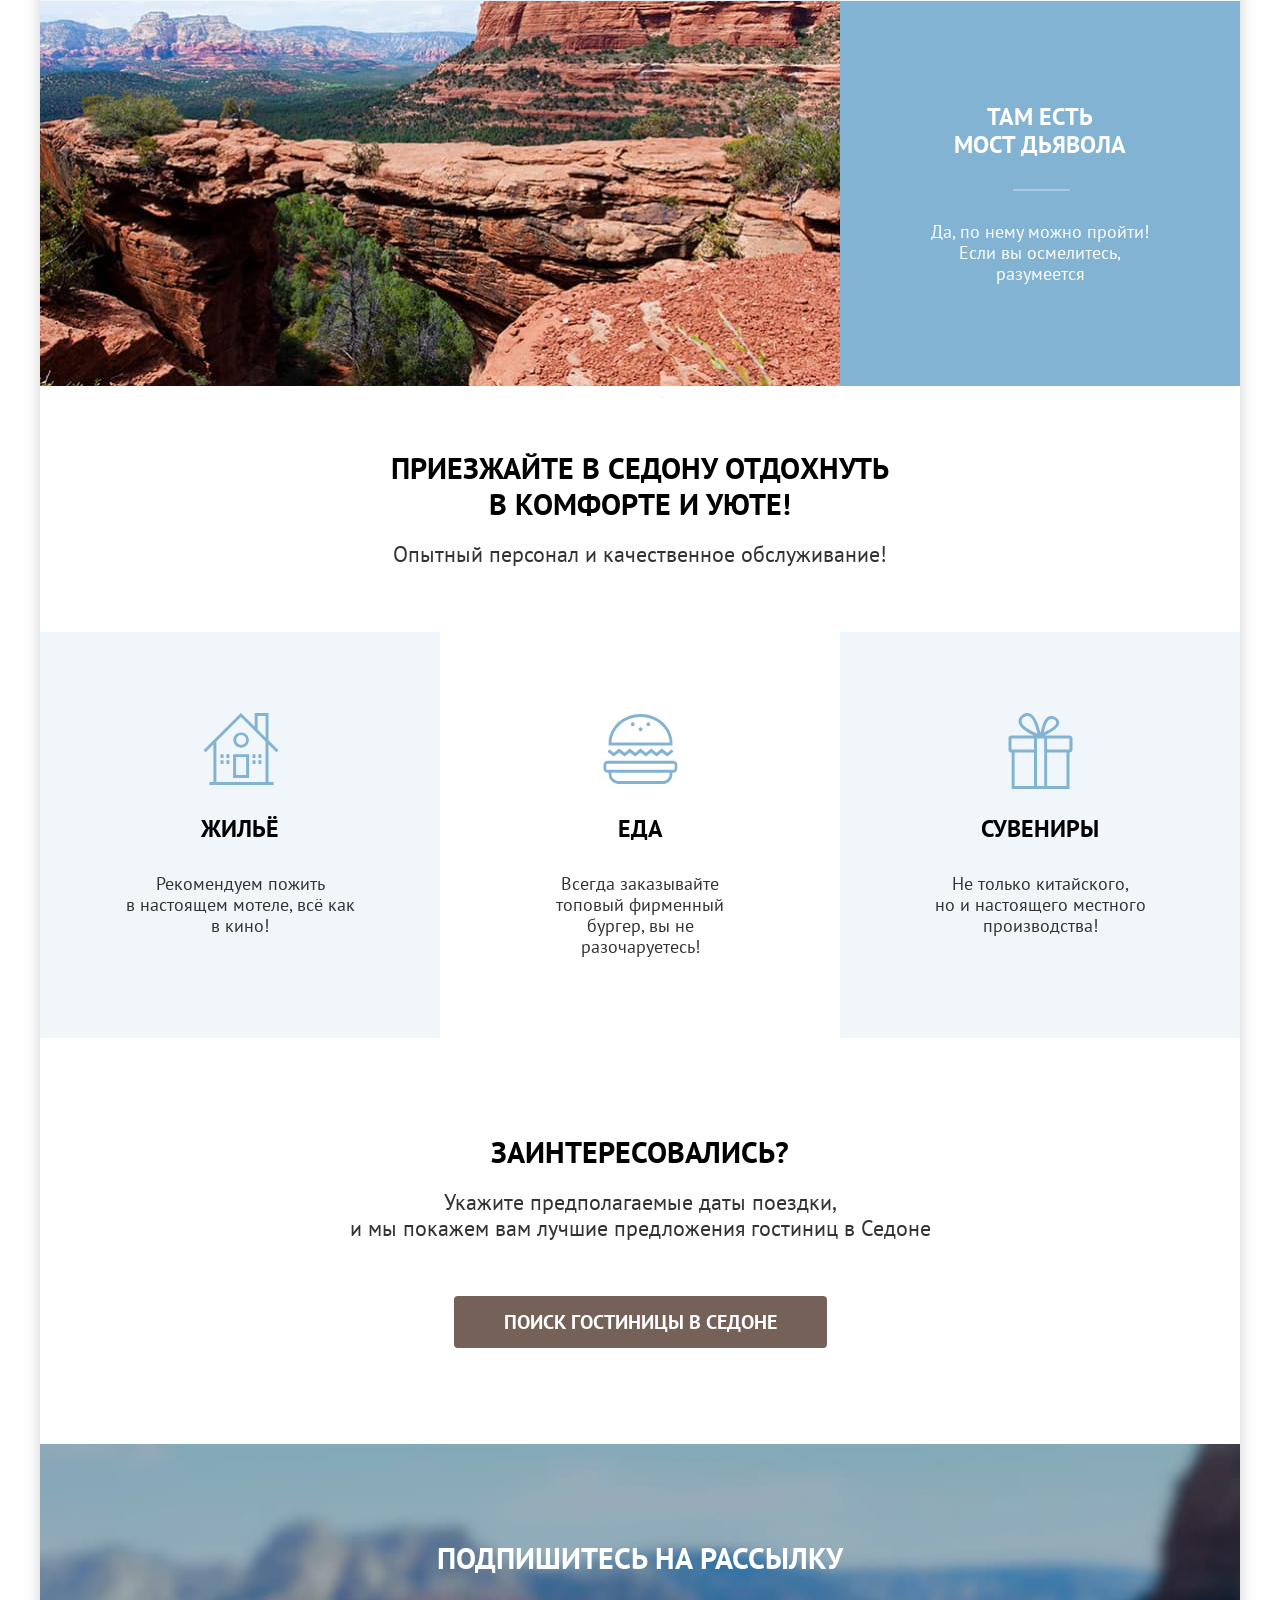
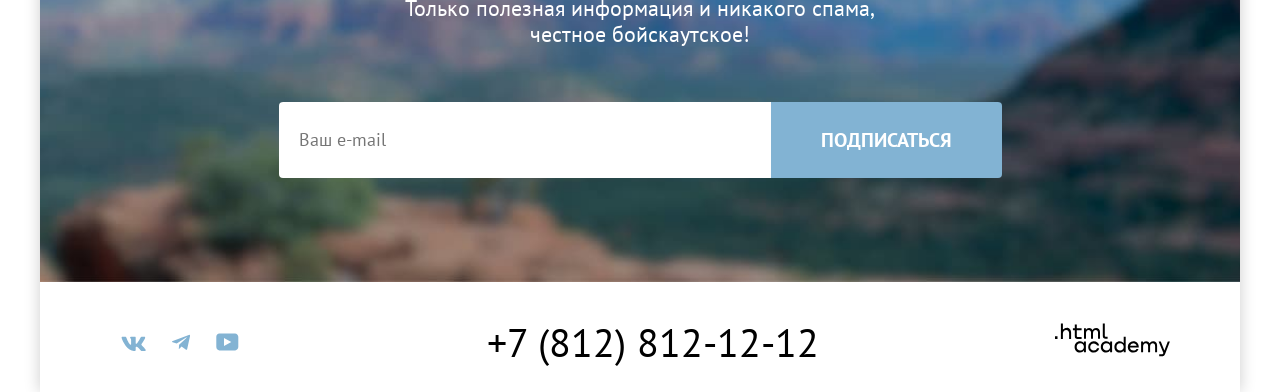
==== commit c0f6db8b: "5-6-7-8 chapter" ====
--- a/index.html
+++ b/index.html
@@ -10,7 +10,7 @@
     <header class="header">
       <a class="header__logo" href="index.html" aria-current="page">
         <span class="visually-hidden">Обновить главную страницу</span>
-        <img class="logo" src="images/general/header/header-logo.svg" alt="Логотип города Седона" width="138" height="64">
+        <img class="logo" src="images/general/header/header-logo.svg" alt="Логотип города Седона" width="140" height="70">
       </a>
       <nav class="header__navigation navigation">
         <ul class="list navigation__list basic-list bold">
@@ -54,8 +54,10 @@
         </header>
         <ul class="list advantages__list">
           <li class="advantages__item advantages__item--second-color">
-            <h3 class="advantages__item-title title">Настоящий городок</h3>
-            <p class="advantages__item-text text">Седона — не аттракцион для туристов, там течёт своя жизнь</p>
+            <div class="advantages__item-wrapper">
+              <h3 class="advantages__item-title title">Настоящий городок</h3>
+              <p class="advantages__item-text text">Седона — не аттракцион для туристов, там течёт своя жизнь</p>
+            </div>
             <img class="advantages__item-img" src="images/index/content/index-advantages-city-view.jpg" width="800" height="385" alt="городской пейзаж Седоны">
           </li>
           <li class="advantages__item">
@@ -71,8 +73,10 @@
             <p class="advantages__item-text text">Большинство едет в Гранд Каньон и толпится там</p>
           </li>
           <li class="advantages__item advantages__item--second-color">
-            <h3 class="advantages__item-title title">Там есть мост дьявола</h3>
-            <p class="advantages__item-text text">Да, по нему можно пройти! Если вы осмелитесь, разумеется</p>
+            <div class="advantages__item-wrapper">
+              <h3 class="advantages__item-title title">Там есть<br> мост дьявола</h3>
+              <p class="advantages__item-text text">Да, по нему можно пройти! Если вы осмелитесь, разумеется</p>
+            </div>
             <img class="advantages__item-img" src="images/index/content/index-advantages-canyon-view.jpg" alt="Вид на каньон">
           </li>
         </ul>
@@ -83,24 +87,24 @@
           <p class="section-header__text text">Опытный персонал и качественное обслуживание!</p>
         </header>
         <ul class="list reasons__list">
-          <li class="reasons__item reasons__item--home">
+          <li class="reasons__item reasons__item--home reasons__item--second-color">
             <h3 class="reasons__item-title title">Жильё</h3>
-            <p class="reasons__item-text text">Рекомендуем пожить в настоящем мотеле, всё как в кино!</p>
+            <p class="reasons__item-text text">Рекомендуем пожить<br> в настоящем мотеле, всё как в кино!</p>
           </li>
           <li class="reasons__item reasons__item--burger">
             <h3 class="reasons__item-title title">Еда</h3>
-            <p class="reasons__item-text text">Всегда заказывайте топовый фирменный бургер, вы не разочаруетесь!</p>
+            <p class="reasons__item-text text">Всегда заказывайте<br> топовый фирменный бургер, вы не разочаруетесь!</p>
           </li>
-          <li class="reasons__item reasons__item--present">
+          <li class="reasons__item reasons__item--present reasons__item--second-color">
             <h3 class="reasons__item-title title">Сувениры</h3>
-            <p class="reasons__item-text text">Не только китайского, но и настоящего местного производства!</p>
+            <p class="reasons__item-text text">Не только китайского,<br> но и настоящего местного производства!</p>
           </li>
         </ul>
       </section>
       <section class="main__search search">
         <header class="search__header section-header">
           <h2 class="section-header__title title">Заинтересовались?</h2>
-          <p class="section-header__text text">Укажите предполагаемые даты поездки, и мы покажем вам лучшие предложения гостиниц в Седоне</p>
+          <p class="section-header__text text">Укажите предполагаемые даты поездки,<br> и мы покажем вам лучшие предложения гостиниц в Седоне</p>
         </header>
         <button class="search__button button" type="button">Поиск гостиницы в Седоне</button>
       </section>
@@ -119,17 +123,17 @@
     <footer class="footer">
       <ul class="list footer__social-list social-list">
         <li class="social-list__item">
-          <a class="social-list__link" href="https://vk.com/htmlacademy">
+          <a class="social-list__link social-list__link--icon-vk" href="https://vk.com/htmlacademy">
             <span class="visually-hidden">Ссылка на сайт Академии в Вконтакте</span>
           </a>
         </li>
         <li class="social-list__item">
-          <a class="social-list__link" href="https://t.me/htmlacademy">
+          <a class="social-list__link social-list__link--icon-tg" href="https://t.me/htmlacademy">
             <span class="visually-hidden">Ссылка на канал Академии в Телеграме</span>
           </a>
         </li>
         <li class="social-list__item">
-          <a class="social-list__link" href="https://www.youtube.com/user/htmlacademyru">
+          <a class="social-list__link social-list__link--icon-yt" href="https://www.youtube.com/user/htmlacademyru">
             <span class="visually-hidden">Ссылка на канал Академии в Ютубе</span>
           </a>
         </li>
--- a/styles/styles.css
+++ b/styles/styles.css
@@ -14,17 +14,32 @@
   font-display: swap;
 }
 
+html {
+  height: 100%;
+}
+
 body {
+  max-width: 1200px;
+  margin: 0 40px;
+  display: flex;
+  flex-direction: column;
+  justify-self: center;
+  min-height: 100%;
   font-family: "PT Sans", Arial, sans-serif;
   font-style: normal;
   font-weight: 400;
   color: #333;
   background-color: #ffffff;
+  box-shadow: 0 0 15px 0 rgba(0, 0, 0, 0.2);
 }
 
 img {
   max-width: 100%;
   display: block;
+}
+
+.main {
+  flex-grow: 1;
 }
 
 .visually-hidden {
@@ -48,7 +63,8 @@
 /* button */
 
 .button {
-  font-family: "PT Sans", sans-serif;
+   display: block;
+  font-family: inherit;
   font-weight: 700;
   font-size: 16px;
   line-height: 125%;
@@ -77,6 +93,7 @@
 .title {
   color: #000000;
   text-transform: uppercase;
+  margin: 0;
 }
 
 .hotels-list .title {
@@ -95,14 +112,23 @@
   line-height: 117%;
 }
 
+.advantages__list .title {
+  max-width: 175px;
+  margin: 0 auto;
+  text-align: center;
+}
+
 .hotels-filter__title {
   font-size: 60px;
   line-height: 130%;
+  margin: 0;
 }
 
 .filters-form__title {
   font-size: 20px;
   line-height: 120%;
+  margin: 0;
+  padding: 0;
 }
 
 /* text */
@@ -110,6 +136,7 @@
 .section-header .text {
   font-size: 22px;
   line-height: 118%;
+  margin: 0;
 }
 
 .advantages__list .text,
@@ -117,6 +144,13 @@
 .hotels-list .text {
   font-size: 18px;
   line-height: 117%;
+  margin: 0;
+}
+
+.advantages__list .text {
+  max-width: 230px;
+  margin: 0 85px;
+  text-align: center;
 }
 
 /* link */
@@ -137,7 +171,6 @@
   font-size: 20px;
   line-height: 180%;
   color: #ffffff;
-  background-color: #82b3d3;
 }
 
 .basic-list__link {
@@ -152,9 +185,12 @@
 
 .list {
   list-style-type: none;
+  padding: 0;
+  margin: 0;
 }
 
 .navigation {
+  display: flex;
   font-size: 20px;
   line-height: 120%;
 }
@@ -163,23 +199,25 @@
 .card__rating-amount {
   font-size: 16px;
   line-height: 125%;
+  margin: 0;
 }
 
 .hotels-result__sorting {
-  font-family: "PT Sans", sans-serif;
+  font-family: inherit;
   font-size: 18px;
   line-height: 117%;
 }
 
 .filter-list__control {
-  font-family: "PT Sans", sans-serif;
+  display: block;
+  font-family: inherit;
   font-size: 18px;
   line-height: 128%;
 }
 
 .range-wrapper__control,
 .subscribe__input {
-  font-family: "PT Sans", sans-serif;
+  font-family: inherit;
   font-size: 18px;
   line-height: 133%;
 }
@@ -191,7 +229,7 @@
 }
 
 .filter-list__control-input {
-  font-family: "PT Sans", sans-serif;
+  font-family: inherit;
 }
 
 
@@ -204,17 +242,50 @@
 
 .main__promo {
   width: 1200px;
+  max-height: 485px;
   background-color: #82b3d3;
   background-image: url("../images/index/backgrounds/index-promo-background.jpg");
 }
 
+.main__promo::after {
+  content: url("/images/index/icons/divider.svg");
+}
+
 .advantages__item {
+  display: flex;
+  align-items: center;
+  justify-content: center;
+  flex-direction: column;
   background-color: rgba(131, 179, 211, 0.12);
 }
 
 .advantages__item--second-color {
+  grid-column-start: 1;
+  grid-column-end: 4;
+  flex-direction: row;
   color: #ffffff;
   background-color: #82b3d3;
+}
+
+.advantages__item--second-color:last-of-type {
+  flex-direction: row-reverse;
+}
+
+.advantages__item--second-color .title {
+  color: #ffffff;
+}
+
+.advantages__item .advantages__item-title::after {
+  content: "";
+  display: block;
+  width: 57px;
+  height: 2px;
+  background-color: rgba(0, 0, 0, 0.3);
+  margin: 30px 60px;
+}
+
+.advantages__item--second-color .advantages__item-title::after {
+  background-color: rgba(255, 255, 255, 0.3);
 }
 
 .advantages__item--third-color {
@@ -226,7 +297,12 @@
   color: #ffffff;
   background-color: #82b3d3;
   background-image: url("../images/index/backgrounds/index-subscribe-background.jpg");
+  background-size: cover;
   background-repeat: no-repeat;
+}
+
+.main__subscribe .title {
+  color: #ffffff;
 }
 
 .catalog__hotels-filter {
@@ -245,5 +321,620 @@
 }
 
 .filters-form__group {
+  min-width: 150.5px;
+  margin: 0 70px 0 0;
+  padding: 0;
   border: none;
 }
+
+.header {
+  display: flex;
+  padding: 0 70px;
+  max-height: 64px;
+}
+
+.header__logo {
+  position: relative;
+  margin-right: 30px;
+}
+
+.navigation__list {
+  display: flex;
+  padding: 0;
+}
+
+.basic-list {
+  margin: 0 285px 0 0;
+}
+
+.basic-list__item {
+  padding: 20px 16px;
+}
+
+.user-list {
+  margin: 0 20px 0 0;
+}
+
+.user-list__item {
+  padding: 22px 12px;
+}
+
+.user-list__link {
+  position: relative;
+  font-family: inherit;
+  display: block;
+  width: 20px;
+  height: 20px;
+  text-decoration: none;
+  font-size: 10px;
+  line-height: 100%;
+}
+
+.user-list__link--loop {
+  background-image: url("/images/general/header/header-user-list-icon-loop.svg");
+  background-repeat: no-repeat;
+  background-position: center;
+}
+
+.user-list__link--heart {
+  background-image: url("/images/general/header/header-user-list-icon-heart.svg");
+  background-repeat: no-repeat;
+  background-position: center;
+}
+
+.user-list__link-counter {
+  position: absolute;
+  display: flex;
+  align-items: center;
+  justify-content: center;
+  top: -15px;
+  left: 4px;
+  width: 20px;
+  height: 20px;
+  margin: 5px;
+  border-radius: 10px;
+  color: #fff;
+  background-color: #7db54f;
+}
+
+.header__link {
+  align-self: center;
+  margin: 0 auto;
+  padding: 8px 34px
+}
+
+.main__promo-img {
+  margin: 0 auto;
+  padding: 51px 0 25px 0;
+}
+
+.section-header {
+  display: flex;
+  flex-direction: column;
+  justify-content: center;
+  align-items: center;
+  text-align: center;
+}
+
+.advantages__header {
+  padding: 69px 0 90px 0;
+}
+
+.advantages__header .section-header__title {
+  max-width: 620px;
+  margin-bottom: 25px;
+}
+
+.advantages__list {
+  display: grid;
+  grid-template-columns: 400px 400px 400px;
+  grid-template-rows: 385px 385px 385px;
+}
+
+.reasons__header {
+  padding: 64px 0;
+}
+
+.reasons__header .title {
+  max-width: 505px;
+  margin-bottom: 20px;
+}
+
+.reasons__item--second-color {
+  background-color: rgba(131, 179, 211, 0.12);;
+}
+
+.reasons__list {
+  display: flex;
+}
+
+.reasons__item {
+  padding: 81px 85px;
+  text-align: center;
+}
+
+.reasons__item--home .reasons__item-title::before {
+  content: url("/images/index/icons/index-reasons-icon-home.svg");
+  display: block;
+  height: 72px;
+  margin-bottom: 30px;
+}
+
+.reasons__item--burger .reasons__item-title::before {
+  content: url("/images/index/icons/index-reasons-icon-burger.svg");
+  display: block;
+  height: 72px;
+  margin-bottom: 30px;
+}
+
+.reasons__item--present .reasons__item-title::before {
+  content: url("/images/index/icons/index-reasons-icon-present.svg");
+  display: block;
+  height: 72px;
+  margin-bottom: 30px;
+}
+
+.reasons__item-title {
+  margin-bottom: 30px;
+}
+
+.reasons__item-text {
+  max-width: 230px;
+}
+
+.main__search {
+  padding: 96px 0;
+}
+
+.main__search .search__header{
+  margin-bottom: 54px;
+}
+
+.search__header .title{
+  margin-bottom: 20px;
+}
+
+.search__header .text {
+  max-width: 592px;
+}
+
+.search__button {
+  margin: 0 auto;
+  padding: 8px 50px;
+}
+
+.subscribe {
+  padding: 96px 0 104px 0;
+}
+
+.subscribe__header .title{
+  margin-bottom: 20px;
+}
+
+.subscribe__header .text{
+  max-width: 475px;
+}
+
+.subscribe__header {
+  margin-bottom: 54px;
+}
+
+.subscribe__form {
+  display: flex;
+  justify-content: center;
+}
+
+.subscribe__input {
+  width: 452px;
+  height: 52px;
+  padding: 12px 20px;
+  border: none;
+  outline: 1px #ffffff;
+  border-radius: 4px 0 0 4px;
+}
+
+.subscribe__button {
+  padding: 8px 50px;
+  border-radius: 0 4px 4px 0;
+}
+
+.footer {
+  display: flex;
+  align-items: center;
+  justify-content: space-between;
+  padding: 40px 70px 30px 70px;
+
+}
+
+.footer__social-list {
+  display: flex;
+}
+
+.social-list__item {
+  display: flex;
+  align-items: center;
+  justify-content: center;
+  width: 47px;
+  height: 40px;
+}
+
+.social-list__link--icon-vk {
+  max-height: 14px;
+}
+
+.social-list__link--icon-vk::after {
+  content: url("/images/general/footer/footer-social-list-icon-vk.svg");
+  width: 24px;
+  height: 14px;
+}
+
+.social-list__link--icon-tg {
+  max-height: 16px;
+}
+
+.social-list__link--icon-tg::after {
+  content: url("/images/general/footer/footer-social-list-icon-tg.svg");
+  width: 18px;
+  height: 16px;
+}
+
+.social-list__link--icon-yt {
+  max-height: 18px;
+}
+
+.social-list__link--icon-yt::after {
+  content: url("/images/general/footer/footer-social-list-icon-yt.svg");
+  width: 23px;
+  height: 18px;
+}
+
+
+.catalog__hotels-filter {
+  display: flex;
+  padding: 35px 70px 70px 70px;
+  flex-wrap: wrap;
+}
+
+.hotels-filter__navigation {
+  max-height: 107px;
+  margin-bottom: 40px;
+}
+
+.hotels-filter__title {
+  margin: 0 0 8px 0;
+}
+
+.hotels-filter__form {
+  display: flex;
+}
+
+.filters-form__group--margin {
+  margin-right: 140px;
+}
+
+.filters-form__title {
+  margin-bottom: 32px;
+}
+
+.filters-form__button-wrapper {
+  align-self: flex-end;
+}
+
+.filters-form__button-wrapper .button--second-color {
+  padding: 8px 50px;
+  margin-bottom: 32px;
+}
+
+.filters-form__button-wrapper .button--transparent {
+  padding: 8px 57.5px;
+}
+
+.filter-list__item {
+  margin-bottom: 16px;
+}
+
+.filter-list__item:last-child {
+  margin-bottom: 0;
+}
+
+.filter-list__control-input[type="checkbox"] {
+  appearance: none;
+  position: relative;
+  width: 20px;
+  height: 20px;
+  margin: 0 16px 0 0;
+  padding: 0;
+  border-radius: 4px;
+  background-color: #fff;
+}
+
+.filter-list__control-input[type="checkbox"]::after {
+  content: "";
+  position: absolute;
+  width: 0;
+  height: 0;
+  margin: 5px 4px 5px 4px;
+  background-image: url("/images/catalog/icons/catalog-filters-form-checkbox-icon-mark.svg");
+  background-repeat: no-repeat;
+}
+
+.filter-list__control-input[type="checkbox"]:checked:after {
+  width: 12px;
+  height: 10px;
+}
+
+.filter-list__control-input[type="radio"] {
+  appearance: none;
+  position: relative;
+  width: 20px;
+  height: 20px;
+  margin: 0 16px 0 0;
+  border-radius: 50%;
+  background-color: #fff;
+}
+
+.filter-list__control-input[type="radio"]::after {
+  content: "";
+  position: absolute;
+  width: 0;
+  height: 0;
+  margin: 5px;
+  border-radius: 50%;
+  background-color: #3f5e72;
+}
+
+.filter-list__control-input[type="radio"]:checked:after {
+  width: 10px;
+  height: 10px;
+}
+
+.filters-form__wrapper {
+  display: flex;
+  margin-bottom: 36px;
+}
+
+.range-wrapper__control {
+  position: relative;
+  display: block;
+  width: 143px;
+  margin-right: 2px;
+}
+
+.range-wrapper__control:last-of-type {
+  margin-right: 0;
+}
+
+.range-wrapper__control-input {
+  width: 103px;
+  height: 24px;
+  padding: 12px 20px;
+  border: none;
+  border-radius: 4px 0 0 4px;
+}
+
+.range-wrapper__control:last-of-type .range-wrapper__control-input {
+  border-radius: 0 4px 4px 0;
+}
+
+.range-wrapper__control span {
+  position: absolute;
+  top: 12px;
+  right: 20px;
+  color: #000;
+  opacity: 0.3;
+}
+
+.filters-form__range-control-input {
+  margin: 0;
+  width: 287px;
+}
+
+.catalog__hotels-result {
+  padding: 50px 70px 60px 70px;
+}
+
+.hotels-result__header {
+  flex-direction: row;
+  justify-content: space-between;
+  margin-bottom: 40px;
+}
+
+.hotels-result__title {
+  margin-right: 200px;
+}
+
+.hotels-result__sorting::-ms-expand {
+  display: none;
+}
+
+.hotels-result__sorting {
+  position: relative;
+  -webkit-appearance: none;
+  -moz-appearance: none;
+  appearance: none;
+  list-style: none;
+  min-width: 292px;
+  padding: 14px 20px;
+  margin-right: 70px;
+  border: none;
+  outline: 2px solid #e5e5e5;
+  border-radius: 4px;
+  background-image: url("/images/catalog/icons/select-caret.svg");
+  background-repeat: no-repeat;
+  background-position-x: calc(100% - 20px);
+  background-position-y: calc(100% - 21px);
+  background-size: 12px;
+}
+
+.hotels-result__view {
+  display: flex;
+}
+
+.view-list__item {
+  margin-right: 8px;
+  display: flex;
+  align-items: center;
+  justify-content: center;
+  width: 48px;
+  height: 48px;
+  outline: 2px solid #e5e5e5;
+  border-radius: 4px;
+}
+
+.view-list__item:last-of-type {
+  margin-right: 0;
+}
+
+.view-list__link--plate-view::after {
+  content: url("/images/catalog/icons/catalog-view-icon-plate.svg");
+  width: 16px;
+  height: 14px;
+}
+
+.view-list__link--card-view::after {
+  content: url("/images/catalog/icons/catalog-view-icon-cards.svg");
+  width: 16px;
+  height: 14px;
+}
+
+.view-list__link--list-view::after {
+  content: url("/images/catalog/icons/catalog-view-icon-list.svg");
+  width: 16px;
+  height: 14px;
+}
+
+.hotels-result__list {
+  display: grid;
+  grid-template-columns: 340px 340px 340px;
+  grid-template-rows: 438px 438px;
+  gap: 20px;
+  margin-bottom: 40px;
+}
+
+.hotels-list__item {
+  padding: 20px;
+  outline: 1px solid #e5e5e5;
+  border-radius: 4px;
+}
+
+.card__image {
+  margin-bottom: 16px;
+}
+
+.card__title {
+  margin-bottom: 16px;
+}
+
+.card__info {
+  display: flex;
+  justify-content: space-between;
+  margin-bottom: 16px;
+}
+
+.card__info .text:last-of-type {
+  text-align: end;
+}
+
+.card__controls {
+  display: flex;
+  justify-content: space-between;
+  margin-bottom: 16px;
+}
+
+.card__controls-button {
+  max-width: 140px;
+  text-align: center;
+  padding: 8px 26px;
+}
+
+.card__controls .button--second-color {
+  padding: 8px 20px;
+}
+
+.card__controls .button--select-color {
+  padding: 8px 18px;
+}
+
+.star::after {
+  content: url("/images/catalog/icons/catalog-card-icon-star.svg");
+  width: 18px;
+  height: 17px;
+  margin-right: 6px;
+}
+
+.card__quality {
+  display: flex;
+  justify-content: space-between;
+  align-items: center;
+}
+
+.card__rating{
+  font-size: 16px;
+  line-height: 125%;
+  margin: 0;
+  padding: 9px 22px;
+  max-width: 140px;
+}
+
+.pagination__list {
+  display: flex;
+  align-items: center;
+}
+
+.pagination__link {
+  display: flex;
+  align-items: center;
+  justify-content: center;
+  margin-right: 8px;
+  width: 60px;
+  height: 60px;
+  background-color: #82b3d3;
+  border-radius: 4px;
+}
+
+.pagination__item:last-of-type .pagination__link {
+  margin-right: 0;
+}
+
+.pagination__link--active {
+  background-color: #fff;
+}
+
+.pagination__button {
+  margin-right: 8px;
+  width: 60px;
+  height: 60px;
+}
+
+.hotels-result__pagination::before {
+  content: "";
+  display: block;
+  width: 1060px;
+  height: 0;
+  border: 1px solid #e5e5e5;
+  margin-bottom: 40px;
+}
+
+.breadcrumbs-list {
+  display: flex;
+}
+
+.breadcrumbs-list__link--home-icon {
+  display: flex;
+}
+
+.breadcrumbs-list__link--home-icon::before {
+  content: url("/images/catalog/icons/catalog-breadscrumbs-list-icon-home.svg");
+  display: block;
+  width: 13px;
+  height: 15px;
+  margin-right: 10px;
+}
+
+.breadcrumbs-list__link--home-icon::after {
+  content: url("/images/catalog/icons/catalog-breadscrumbs-list-icon-arrow.svg");
+  display: block;
+  width: 6px;
+  height: 10px;
+  margin-right: 10px;
+}
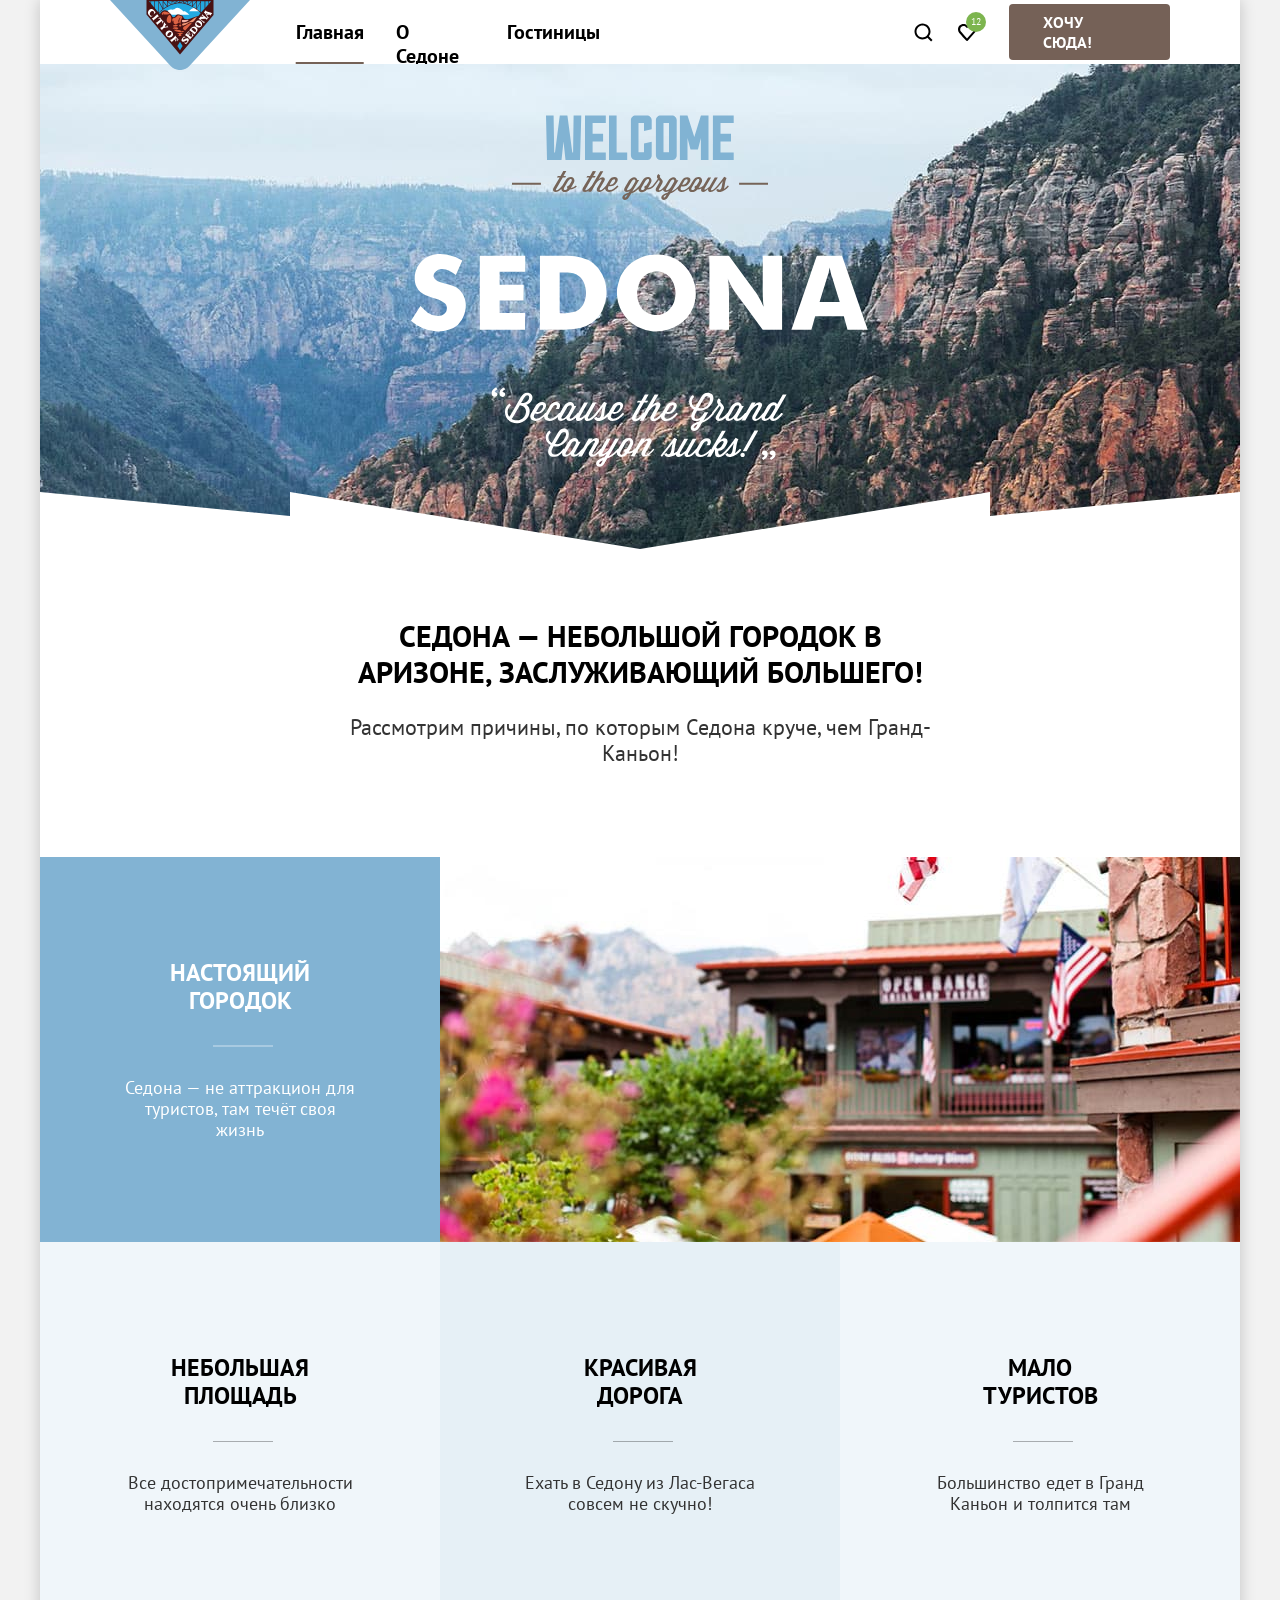
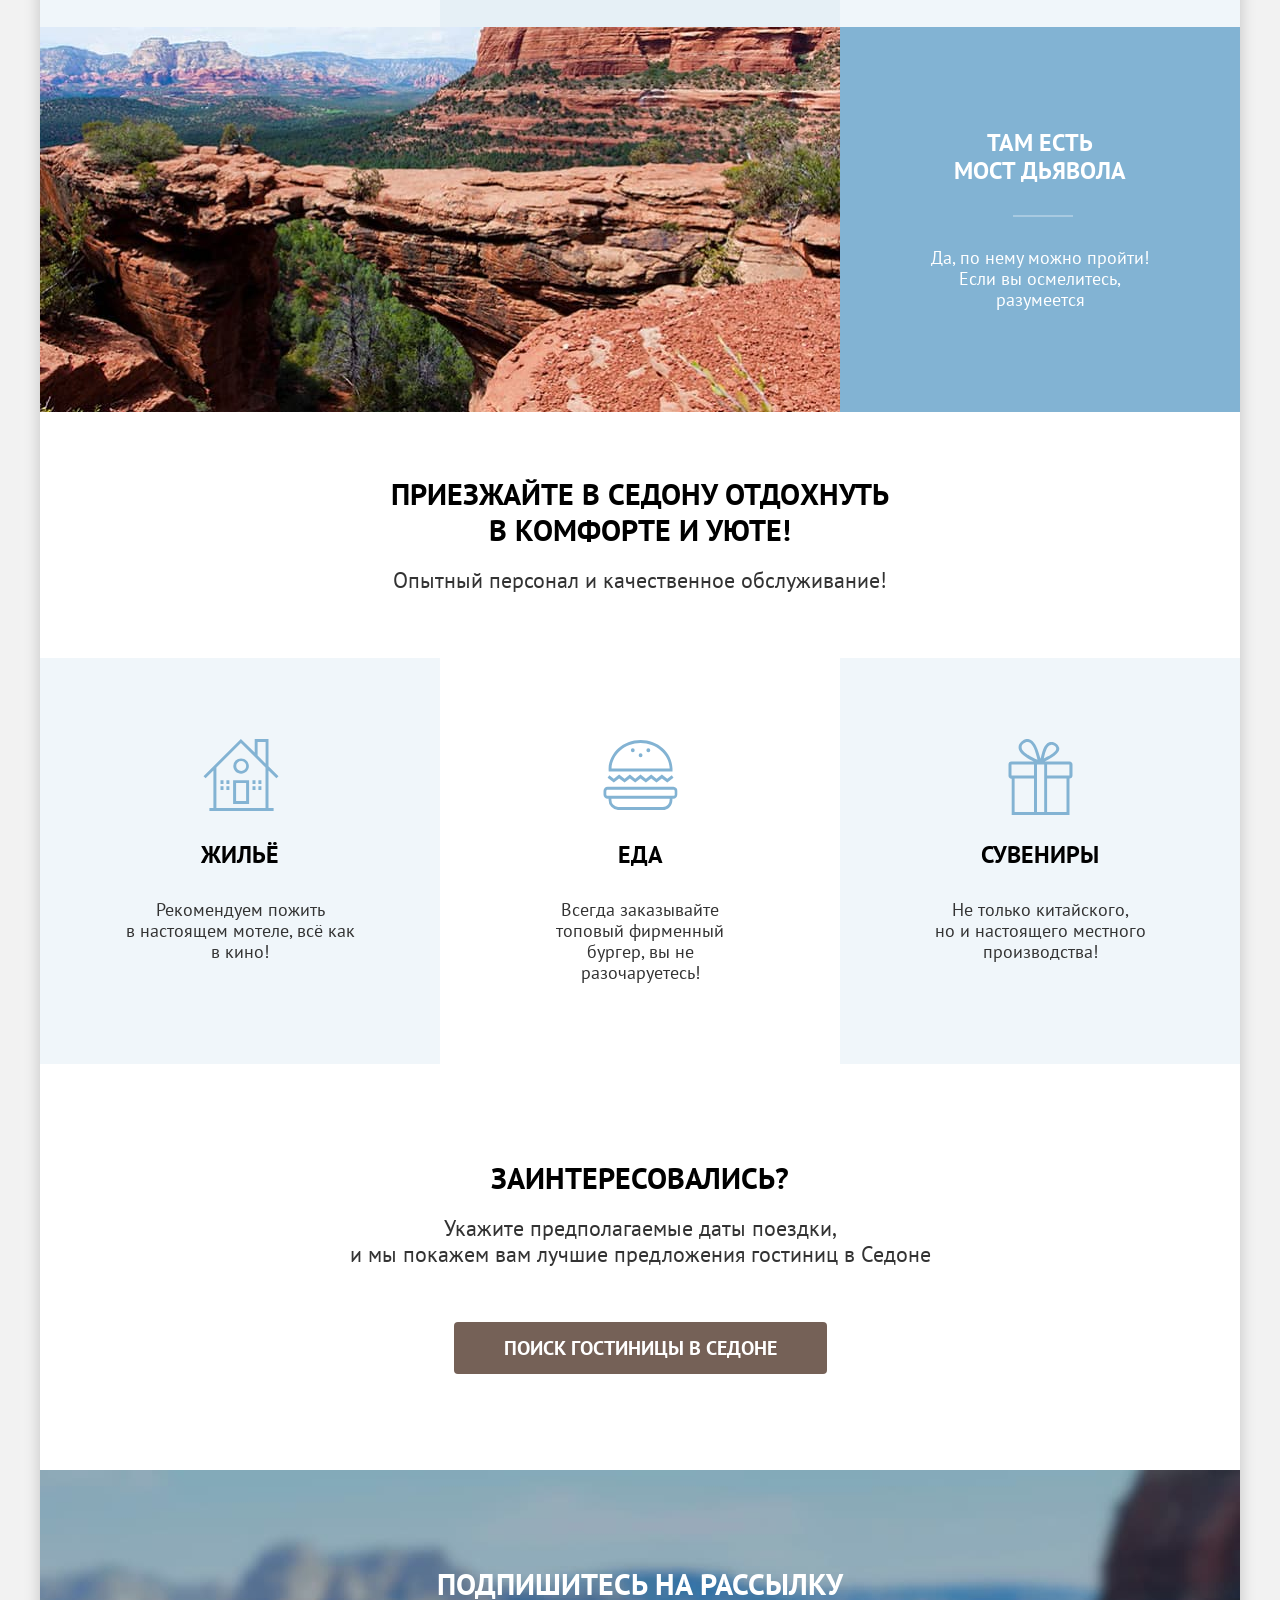
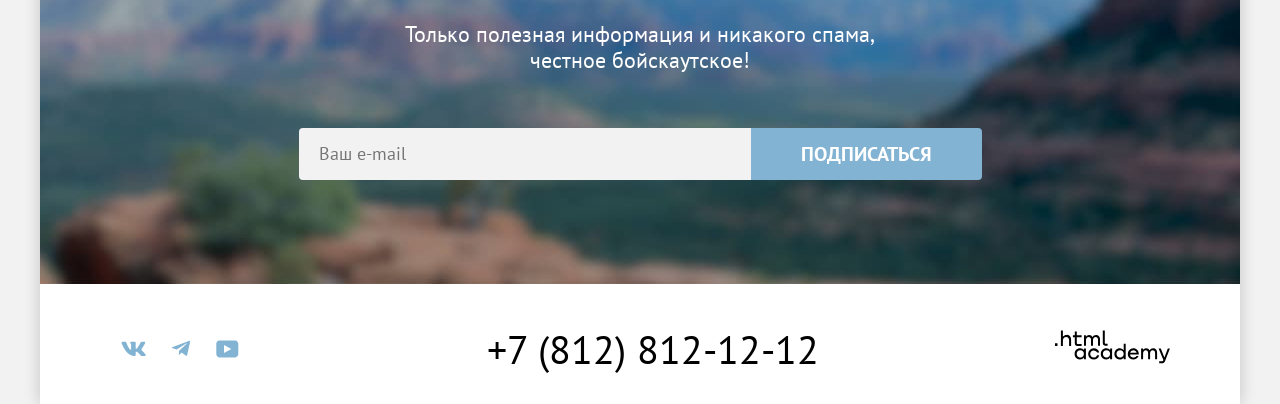
==== commit 4cfe9b77: "interactive elements" ====
--- a/index.html
+++ b/index.html
@@ -7,143 +7,148 @@
     <title>Седона. Город в Аризоне</title>
   </head>
   <body>
-    <header class="header">
-      <a class="header__logo" href="index.html" aria-current="page">
-        <span class="visually-hidden">Обновить главную страницу</span>
-        <img class="logo" src="images/general/header/header-logo.svg" alt="Логотип города Седона" width="140" height="70">
-      </a>
-      <nav class="header__navigation navigation">
-        <ul class="list navigation__list basic-list bold">
-          <li class="basic-list__item">
-            <a class="basic-list__link" href="index.html" aria-current="page">Главная</a>
-          </li>
-          <li class="basic-list__item">
-            <a class="basic-list__link" href="#">О Седоне</a>
-          </li>
-          <li class="basic-list__item">
-            <a class="basic-list__link" href="catalog.html">Гостиницы</a>
-          </li>
-        </ul>
-        <ul class="list navigation__list user-list">
-          <li class="user-list__item">
-            <a class="user-list__link user-list__link--loop" href="#">
-              <span class="visually-hidden">Перейти на страницу поиска</span>
+    <div class="body-container">
+      <header class="header">
+        <a class="header__logo" href="index.html" aria-current="page">
+          <span class="visually-hidden">Обновить главную страницу</span>
+          <img class="logo" src="images/general/header/header-logo.svg" alt="Логотип города Седона" width="140" height="70">
+        </a>
+        <nav class="header__navigation navigation">
+          <ul class="list navigation__list basic-list bold">
+            <li class="basic-list__item">
+              <a class="basic-list__link basic-list__link--active" href="index.html" aria-current="page">Главная</a>
+            </li>
+            <li class="basic-list__item">
+              <a class="basic-list__link" href="#">О Седоне</a>
+            </li>
+            <li class="basic-list__item">
+              <a class="basic-list__link" href="catalog.html">Гостиницы</a>
+            </li>
+          </ul>
+          <ul class="list navigation__list user-list">
+            <li class="user-list__item">
+              <a class="user-list__link user-list__link--loop" href="#">
+                <span class="visually-hidden">Перейти на страницу поиска</span>
+              </a>
+            </li>
+            <li class="user-list__item">
+              <a class="user-list__link user-list__link--heart" href="#">
+                <span class="visually-hidden">Перейти на страницу избранного</span>
+                <span class="user-list__link-counter">
+                  <span class="visually-hidden">Количество элементов в избранном: </span>12
+                </span>
+              </a>
+            </li>
+          </ul>
+        </nav>
+        <a class="header__link button" href="catalog.html">Хочу сюда!</a>
+      </header>
+      <main class="main">
+        <section class="main__promo">
+          <h1 class="visually-hidden">Седона - город в Аризоне</h1>
+          <img class="main__promo-img" src="images/index/content/index-promo.svg" width="458" height="352" alt="Welcome to the gorgeous Sedona, because the Grand Canyon sucks!">
+        </section>
+        <section class="main__advantages advantages">
+          <header class="advantages__header section-header">
+            <h2 class="section-header__title title">Седона — небольшой городок в Аризоне, заслуживающий большего!</h2>
+            <p class="section-header__text text">Рассмотрим причины, по которым Седона круче, чем Гранд-Каньон!</p>
+          </header>
+          <ul class="list advantages__list">
+            <li class="advantages__item advantages__item--second-color">
+              <div class="advantages__item-wrapper">
+                <h3 class="advantages__item-title title">Настоящий городок</h3>
+                <p class="advantages__item-text text">Седона — не аттракцион для туристов, там течёт своя жизнь</p>
+              </div>
+              <img class="advantages__item-img" src="images/index/content/index-advantages-city-view.jpg" width="800" height="385" alt="городской пейзаж Седоны">
+            </li>
+            <li class="advantages__item">
+              <h3 class="advantages__item-title title">Небольшая площадь</h3>
+              <p class="advantages__item-text text">Все достопримечательности находятся очень близко</p>
+            </li>
+            <li class="advantages__item advantages__item--third-color">
+              <h3 class="advantages__item-title title">Красивая дорога</h3>
+              <p class="advantages__item-text text">Ехать в Седону из Лас-Вегаса совсем не скучно!</p>
+            </li>
+            <li class="advantages__item">
+              <h3 class="advantages__item-title title">Мало туристов</h3>
+              <p class="advantages__item-text text">Большинство едет в Гранд Каньон и толпится там</p>
+            </li>
+            <li class="advantages__item advantages__item--second-color">
+              <div class="advantages__item-wrapper">
+                <h3 class="advantages__item-title title">Там есть<br> мост дьявола</h3>
+                <p class="advantages__item-text text">Да, по нему можно пройти! Если вы осмелитесь, разумеется</p>
+              </div>
+              <img class="advantages__item-img" src="images/index/content/index-advantages-canyon-view.jpg" alt="Вид на каньон">
+            </li>
+          </ul>
+        </section>
+        <section class="main__reasons reasons">
+          <header class="reasons__header section-header">
+            <h2 class="section-header__title title">Приезжайте в Седону отдохнуть в комфорте и уюте!</h2>
+            <p class="section-header__text text">Опытный персонал и качественное обслуживание!</p>
+          </header>
+          <ul class="list reasons__list">
+            <li class="reasons__item reasons__item--home reasons__item--second-color">
+              <h3 class="reasons__item-title title">Жильё</h3>
+              <p class="reasons__item-text text">Рекомендуем пожить<br> в настоящем мотеле, всё как в кино!</p>
+            </li>
+            <li class="reasons__item reasons__item--burger">
+              <h3 class="reasons__item-title title">Еда</h3>
+              <p class="reasons__item-text text">Всегда заказывайте<br> топовый фирменный бургер, вы не разочаруетесь!</p>
+            </li>
+            <li class="reasons__item reasons__item--present reasons__item--second-color">
+              <h3 class="reasons__item-title title">Сувениры</h3>
+              <p class="reasons__item-text text">Не только китайского,<br> но и настоящего местного производства!</p>
+            </li>
+          </ul>
+        </section>
+        <section class="main__search search">
+          <header class="search__header section-header">
+            <h2 class="section-header__title title">Заинтересовались?</h2>
+            <p class="section-header__text text">Укажите предполагаемые даты поездки,<br> и мы покажем вам лучшие предложения гостиниц в Седоне</p>
+          </header>
+          <button class="search__button button" type="button">Поиск гостиницы в Седоне</button>
+        </section>
+        <section class="main__subscribe subscribe">
+          <header class="subscribe__header section-header">
+            <h2 class="section-header__title title">Подпишитесь на рассылку</h2>
+            <p class="section-header__text text">Только полезная информация и никакого спама, честное бойскаутское!</p>
+          </header>
+          <form class="subscribe__form" action="https://echo.htmlacademy.ru/" method="post">
+            <label class="visually-hidden" for="subscribe-email">Укажите ваш Email</label>
+            <input class="subscribe__input" type="email" name="user-email" id="subscribe-email" placeholder="Ваш e-mail" required>
+            <button class="subscribe__button button button--second-color" type="submit">Подписаться</button>
+          </form>
+        </section>
+      </main>
+      <footer class="footer">
+        <ul class="list footer__social-list social-list">
+          <li class="social-list__item">
+            <a class="social-list__link" href="https://vk.com/htmlacademy">
+              <span class="visually-hidden">Ссылка на сайт Академии в Вконтакте</span>
+              <svg xmlns="http://www.w3.org/2000/svg" width="25" height="15" fill="currentColor"><path fill-rule="evenodd" d="M24.1 1.8c.2-.5 0-1-.8-1h-2.6c-.7 0-1 .4-1.1.8 0 0-1.4 3.2-3.3 5.3-.6.6-.9.8-1.2.8-.2 0-.4-.2-.4-.8V1.8c0-.7-.2-1-.8-1h-4c-.5 0-.8.4-.8.6 0 .7 1 .8 1 2.6v3.8c0 .8 0 1-.4 1-.9 0-3-3.3-4.3-7-.3-.7-.5-1-1.2-1H1.6c-.8 0-1 .4-1 .8 0 .7 1 4 4.2 8.5C7 13.2 10 15 12.8 15c1.7 0 1.9-.4 1.9-1v-2.4c0-.7.2-.8.7-.8.4 0 1 .1 2.6 1.6 1.8 1.8 2 2.6 3 2.6h2.7c.7 0 1.1-.4 1-1.1-.3-.8-1.2-1.8-2.3-3-.6-.8-1.5-1.5-1.8-2-.4-.4-.3-.6 0-1 0 0 3.2-4.5 3.5-6Z" clip-rule="evenodd"/></svg>
             </a>
           </li>
-          <li class="user-list__item">
-            <a class="user-list__link user-list__link--heart" href="#">
-              <span class="visually-hidden">Перейти на страницу избранного</span>
-              <span class="user-list__link-counter">
-                <span class="visually-hidden">Количество элементов в избранном: </span>12
-              </span>
+          <li class="social-list__item">
+            <a class="social-list__link" href="https://t.me/htmlacademy">
+              <span class="visually-hidden">Ссылка на канал Академии в Телеграме</span>
+              <svg xmlns="http://www.w3.org/2000/svg" width="18" height="17" fill="currentColor"><path d="M16.8 1 .8 7c-1 .4-1 1-.2 1.3l4.1 1.3 9.5-6c.5-.3.9-.1.5.2l-7.6 7-.3 4.1c.4 0 .6-.2.8-.4l2-2 4.1 3.1c.8.5 1.3.3 1.5-.7L18 2.2c.3-1-.4-1.6-1.1-1.2Z"/></svg>
+            </a>
+          </li>
+          <li class="social-list__item">
+            <a class="social-list__link" href="https://www.youtube.com/user/htmlacademyru">
+              <span class="visually-hidden">Ссылка на канал Академии в Ютубе</span>
+              <svg xmlns="http://www.w3.org/2000/svg" width="23" height="18" fill="currentColor"><path d="M19 .4H3.4C1.6.4.3 2 .3 3.8v10c0 2 1.3 3.6 3.2 3.6h15.7c1.6 0 3.1-1.6 3.1-3.4V3.8C22.1 2 20.8.4 19 .4ZM8 12.9v-8l7.3 4-7.3 4Z"/></svg>
             </a>
           </li>
         </ul>
-      </nav>
-      <a class="header__link button" href="catalog.html">Хочу сюда!</a>
-    </header>
-    <main class="main">
-      <section class="main__promo">
-        <h1 class="visually-hidden">Седона - город в Аризоне</h1>
-        <img class="main__promo-img" src="images/index/content/index-promo.svg" width="458" height="352" alt="Welcome to the gorgeous Sedona, because the Grand Canyon sucks!">
-      </section>
-      <section class="main__advantages advantages">
-        <header class="advantages__header section-header">
-          <h2 class="section-header__title title">Седона — небольшой городок в Аризоне, заслуживающий большего!</h2>
-          <p class="section-header__text text">Рассмотрим причины, по которым Седона круче, чем Гранд-Каньон!</p>
-        </header>
-        <ul class="list advantages__list">
-          <li class="advantages__item advantages__item--second-color">
-            <div class="advantages__item-wrapper">
-              <h3 class="advantages__item-title title">Настоящий городок</h3>
-              <p class="advantages__item-text text">Седона — не аттракцион для туристов, там течёт своя жизнь</p>
-            </div>
-            <img class="advantages__item-img" src="images/index/content/index-advantages-city-view.jpg" width="800" height="385" alt="городской пейзаж Седоны">
-          </li>
-          <li class="advantages__item">
-            <h3 class="advantages__item-title title">Небольшая площадь</h3>
-            <p class="advantages__item-text text">Все достопримечательности находятся очень близко</p>
-          </li>
-          <li class="advantages__item advantages__item--third-color">
-            <h3 class="advantages__item-title title">Красивая дорога</h3>
-            <p class="advantages__item-text text">Ехать в Седону из Лас-Вегаса совсем не скучно!</p>
-          </li>
-          <li class="advantages__item">
-            <h3 class="advantages__item-title title">Мало туристов</h3>
-            <p class="advantages__item-text text">Большинство едет в Гранд Каньон и толпится там</p>
-          </li>
-          <li class="advantages__item advantages__item--second-color">
-            <div class="advantages__item-wrapper">
-              <h3 class="advantages__item-title title">Там есть<br> мост дьявола</h3>
-              <p class="advantages__item-text text">Да, по нему можно пройти! Если вы осмелитесь, разумеется</p>
-            </div>
-            <img class="advantages__item-img" src="images/index/content/index-advantages-canyon-view.jpg" alt="Вид на каньон">
-          </li>
-        </ul>
-      </section>
-      <section class="main__reasons reasons">
-        <header class="reasons__header section-header">
-          <h2 class="section-header__title title">Приезжайте в Седону отдохнуть в комфорте и уюте!</h2>
-          <p class="section-header__text text">Опытный персонал и качественное обслуживание!</p>
-        </header>
-        <ul class="list reasons__list">
-          <li class="reasons__item reasons__item--home reasons__item--second-color">
-            <h3 class="reasons__item-title title">Жильё</h3>
-            <p class="reasons__item-text text">Рекомендуем пожить<br> в настоящем мотеле, всё как в кино!</p>
-          </li>
-          <li class="reasons__item reasons__item--burger">
-            <h3 class="reasons__item-title title">Еда</h3>
-            <p class="reasons__item-text text">Всегда заказывайте<br> топовый фирменный бургер, вы не разочаруетесь!</p>
-          </li>
-          <li class="reasons__item reasons__item--present reasons__item--second-color">
-            <h3 class="reasons__item-title title">Сувениры</h3>
-            <p class="reasons__item-text text">Не только китайского,<br> но и настоящего местного производства!</p>
-          </li>
-        </ul>
-      </section>
-      <section class="main__search search">
-        <header class="search__header section-header">
-          <h2 class="section-header__title title">Заинтересовались?</h2>
-          <p class="section-header__text text">Укажите предполагаемые даты поездки,<br> и мы покажем вам лучшие предложения гостиниц в Седоне</p>
-        </header>
-        <button class="search__button button" type="button">Поиск гостиницы в Седоне</button>
-      </section>
-      <section class="main__subscribe subscribe">
-        <header class="subscribe__header section-header">
-          <h2 class="section-header__title title">Подпишитесь на рассылку</h2>
-          <p class="section-header__text text">Только полезная информация и никакого спама, честное бойскаутское!</p>
-        </header>
-        <form class="subscribe__form" action="https://echo.htmlacademy.ru/" method="post">
-          <label class="visually-hidden" for="subscribe-email">Укажите ваш Email</label>
-          <input class="subscribe__input" type="email" name="user-email" id="subscribe-email" placeholder="Ваш e-mail" required>
-          <button class="subscribe__button button button--second-color" type="submit">Подписаться</button>
-        </form>
-      </section>
-    </main>
-    <footer class="footer">
-      <ul class="list footer__social-list social-list">
-        <li class="social-list__item">
-          <a class="social-list__link social-list__link--icon-vk" href="https://vk.com/htmlacademy">
-            <span class="visually-hidden">Ссылка на сайт Академии в Вконтакте</span>
-          </a>
-        </li>
-        <li class="social-list__item">
-          <a class="social-list__link social-list__link--icon-tg" href="https://t.me/htmlacademy">
-            <span class="visually-hidden">Ссылка на канал Академии в Телеграме</span>
-          </a>
-        </li>
-        <li class="social-list__item">
-          <a class="social-list__link social-list__link--icon-yt" href="https://www.youtube.com/user/htmlacademyru">
-            <span class="visually-hidden">Ссылка на канал Академии в Ютубе</span>
-          </a>
-        </li>
-      </ul>
-      <a class="footer__telephone" href="tel:+78128121212">+7 (812) 812-12-12</a>
-      <a class="footer__htmlacademy-link" href="https://htmlacademy.ru/">
-        <svg xmlns="http://www.w3.org/2000/svg" width="115" height="34" fill="none">
-          <path fill="#000" d="M0 13.3v2.6h2.5v-2.6H0ZM11.6 4.9c-1.6 0-2.8.7-3.6 1.7h-.1V.4h-2v15.5h2v-5.3C7.9 8.5 9.2 7 11.2 7c1.8 0 2.9 1.4 2.9 3.2v5.7h2V9.8c.1-3-1.8-5-4.5-5ZM26.6 5.2h-4.8V1.5h-2v3.8h-1.9v2h1.9v6c0 1.7 1 2.7 2.7 2.7h4.1v-2h-3.7c-.7 0-1.1-.4-1.1-1.1V7.2h4.8v-2ZM41.1 5c-1.6 0-2.9.8-3.5 2h-.1a3.7 3.7 0 0 0-3.4-2c-1.4 0-2.5.8-3.1 1.8h-.1V5.2H29v10.6h2v-5.4c0-2 1-3.5 2.6-3.5 1.5 0 2.4 1 2.4 2.6v6.3h2v-5.6c0-2.4 1.4-3.3 2.6-3.3 1.5 0 2.4 1 2.4 2.6v6.3h2V9.3c.1-2.5-1.4-4.3-3.9-4.3ZM47.8 13c0 1.8 1 2.8 2.8 2.8h2v-2h-1.7c-.7 0-1.1-.4-1.1-1.1V.4h-2V13ZM28.9 20a4.9 4.9 0 0 0-3.9-1.7c-3.1 0-5.4 2.3-5.4 5.6s2.3 5.6 5.4 5.6c1.8 0 3-.8 3.8-2h.1v1.7h2V18.6h-2V20Zm-3.6 7.5a3.5 3.5 0 0 1-3.6-3.6c0-2 1.4-3.6 3.6-3.6s3.6 1.6 3.6 3.6c0 1.9-1.4 3.6-3.6 3.6ZM44.2 22.4c-.5-2.4-2.6-4.1-5.4-4.1a5.4 5.4 0 0 0-5.6 5.6c0 3 2.2 5.6 5.6 5.6 2.8 0 4.9-1.8 5.4-4.2h-2.1a3.4 3.4 0 0 1-3.3 2.3 3.5 3.5 0 0 1-3.6-3.6c0-2 1.4-3.6 3.6-3.6 1.6 0 2.8 1 3.3 2.2h2.1v-.2ZM55.1 20a4.9 4.9 0 0 0-3.9-1.7c-3.1 0-5.4 2.3-5.4 5.6s2.3 5.6 5.4 5.6c1.8 0 3-.8 3.8-2h.1v1.7h2V18.6h-2V20Zm-3.6 7.5a3.5 3.5 0 0 1-3.6-3.6c0-2 1.4-3.6 3.6-3.6s3.6 1.6 3.6 3.6c0 1.9-1.5 3.6-3.6 3.6ZM68.7 20.2a5 5 0 0 0-3.9-2c-3.1 0-5.4 2.4-5.4 5.7 0 3.3 2.2 5.6 5.4 5.6 1.7 0 3-.8 3.8-1.8h.1v1.5h2V13.8h-2v6.4Zm-3.6 7.3a3.5 3.5 0 0 1-3.6-3.6c0-2 1.4-3.6 3.6-3.6s3.6 1.6 3.6 3.6c-.1 2-1.5 3.6-3.6 3.6ZM78.3 18.3a5.4 5.4 0 0 0-5.5 5.6c0 3 2.1 5.6 5.5 5.6 2.5 0 4.5-1.3 5.2-3.6h-2.1c-.5 1-1.6 1.6-3 1.6-1.9 0-3.3-1.3-3.4-3h8.8c.2-3.5-2-6.2-5.5-6.2Zm0 1.9c1.7 0 3 1 3.3 2.6h-6.5a3.2 3.2 0 0 1 3.2-2.6ZM98.2 18.3a4 4 0 0 0-3.6 2h-.1c-.6-1.2-1.8-2-3.4-2-1.4 0-2.5.7-3.1 1.8v-1.5h-1.9v10.6h2v-5.4c0-2 1-3.4 2.6-3.5 1.5 0 2.4 1 2.4 2.6v6.3h2v-5.6c0-2.4 1.4-3.3 2.6-3.3 1.5 0 2.4 1 2.4 2.6v6.3h2v-6.5c.1-2.6-1.4-4.4-3.9-4.4ZM109.4 27.4l-3.6-9h-2.2l4.8 11.7c-.3.9-.7 1.2-1.7 1.2h-2.5v2h2.5c1.8 0 2.8-.8 3.5-2.6l4.7-12.2h-2.1l-3.4 8.9Z"/>
-        </svg>
-      </a>
-    </footer>
+        <a class="footer__telephone" href="tel:+78128121212">+7 (812) 812-12-12</a>
+        <a class="footer__htmlacademy-link" href="https://htmlacademy.ru/">
+          <svg xmlns="http://www.w3.org/2000/svg" width="115" height="34" fill="currentColor">
+            <path d="M0 13.3v2.6h2.5v-2.6H0ZM11.6 4.9c-1.6 0-2.8.7-3.6 1.7h-.1V.4h-2v15.5h2v-5.3C7.9 8.5 9.2 7 11.2 7c1.8 0 2.9 1.4 2.9 3.2v5.7h2V9.8c.1-3-1.8-5-4.5-5ZM26.6 5.2h-4.8V1.5h-2v3.8h-1.9v2h1.9v6c0 1.7 1 2.7 2.7 2.7h4.1v-2h-3.7c-.7 0-1.1-.4-1.1-1.1V7.2h4.8v-2ZM41.1 5c-1.6 0-2.9.8-3.5 2h-.1a3.7 3.7 0 0 0-3.4-2c-1.4 0-2.5.8-3.1 1.8h-.1V5.2H29v10.6h2v-5.4c0-2 1-3.5 2.6-3.5 1.5 0 2.4 1 2.4 2.6v6.3h2v-5.6c0-2.4 1.4-3.3 2.6-3.3 1.5 0 2.4 1 2.4 2.6v6.3h2V9.3c.1-2.5-1.4-4.3-3.9-4.3ZM47.8 13c0 1.8 1 2.8 2.8 2.8h2v-2h-1.7c-.7 0-1.1-.4-1.1-1.1V.4h-2V13ZM28.9 20a4.9 4.9 0 0 0-3.9-1.7c-3.1 0-5.4 2.3-5.4 5.6s2.3 5.6 5.4 5.6c1.8 0 3-.8 3.8-2h.1v1.7h2V18.6h-2V20Zm-3.6 7.5a3.5 3.5 0 0 1-3.6-3.6c0-2 1.4-3.6 3.6-3.6s3.6 1.6 3.6 3.6c0 1.9-1.4 3.6-3.6 3.6ZM44.2 22.4c-.5-2.4-2.6-4.1-5.4-4.1a5.4 5.4 0 0 0-5.6 5.6c0 3 2.2 5.6 5.6 5.6 2.8 0 4.9-1.8 5.4-4.2h-2.1a3.4 3.4 0 0 1-3.3 2.3 3.5 3.5 0 0 1-3.6-3.6c0-2 1.4-3.6 3.6-3.6 1.6 0 2.8 1 3.3 2.2h2.1v-.2ZM55.1 20a4.9 4.9 0 0 0-3.9-1.7c-3.1 0-5.4 2.3-5.4 5.6s2.3 5.6 5.4 5.6c1.8 0 3-.8 3.8-2h.1v1.7h2V18.6h-2V20Zm-3.6 7.5a3.5 3.5 0 0 1-3.6-3.6c0-2 1.4-3.6 3.6-3.6s3.6 1.6 3.6 3.6c0 1.9-1.5 3.6-3.6 3.6ZM68.7 20.2a5 5 0 0 0-3.9-2c-3.1 0-5.4 2.4-5.4 5.7 0 3.3 2.2 5.6 5.4 5.6 1.7 0 3-.8 3.8-1.8h.1v1.5h2V13.8h-2v6.4Zm-3.6 7.3a3.5 3.5 0 0 1-3.6-3.6c0-2 1.4-3.6 3.6-3.6s3.6 1.6 3.6 3.6c-.1 2-1.5 3.6-3.6 3.6ZM78.3 18.3a5.4 5.4 0 0 0-5.5 5.6c0 3 2.1 5.6 5.5 5.6 2.5 0 4.5-1.3 5.2-3.6h-2.1c-.5 1-1.6 1.6-3 1.6-1.9 0-3.3-1.3-3.4-3h8.8c.2-3.5-2-6.2-5.5-6.2Zm0 1.9c1.7 0 3 1 3.3 2.6h-6.5a3.2 3.2 0 0 1 3.2-2.6ZM98.2 18.3a4 4 0 0 0-3.6 2h-.1c-.6-1.2-1.8-2-3.4-2-1.4 0-2.5.7-3.1 1.8v-1.5h-1.9v10.6h2v-5.4c0-2 1-3.4 2.6-3.5 1.5 0 2.4 1 2.4 2.6v6.3h2v-5.6c0-2.4 1.4-3.3 2.6-3.3 1.5 0 2.4 1 2.4 2.6v6.3h2v-6.5c.1-2.6-1.4-4.4-3.9-4.4ZM109.4 27.4l-3.6-9h-2.2l4.8 11.7c-.3.9-.7 1.2-1.7 1.2h-2.5v2h2.5c1.8 0 2.8-.8 3.5-2.6l4.7-12.2h-2.1l-3.4 8.9Z"/>
+          </svg>
+        </a>
+      </footer>
+    </div>
   </body>
 </html>
--- a/styles/styles.css
+++ b/styles/styles.css
@@ -14,21 +14,22 @@
   font-display: swap;
 }
 
-html {
-  height: 100%;
-}
-
 body {
-  max-width: 1200px;
-  margin: 0 40px;
-  display: flex;
-  flex-direction: column;
-  justify-self: center;
-  min-height: 100%;
+  margin: 0;
   font-family: "PT Sans", Arial, sans-serif;
   font-style: normal;
   font-weight: 400;
   color: #333;
+  background-color: #F2F2F2;
+}
+
+.body-container {
+  display: flex;
+  flex-direction: column;
+  justify-self: center;
+  margin: 0 40px;
+  width: 1200px;
+  min-height: 100vh;
   background-color: #ffffff;
   box-shadow: 0 0 15px 0 rgba(0, 0, 0, 0.2);
 }
@@ -74,18 +75,115 @@
   background-color: #756157;
   border: none;
   border-radius: 4px;
+  cursor: pointer;
+}
+
+.button:hover {
+  background-color: #615048;
+}
+
+.button:focus-visible {
+  background-color: #615048;
+  outline: none;
+}
+
+@supports not selector(:focus-visible) {
+  .button:focus {
+    background-color: #615048;
+    outline: none;
+  }
+}
+
+.button:active {
+  background-color: #756157;
+  color: rgba(255, 255, 255, 0.3)
+}
+
+.button:disabled {
+  background-color: #e5e5e5;
 }
 
 .button--second-color {
   background-color: #82b3d3;
 }
 
+.button--second-color:hover {
+  background-color: #68a2ca;
+}
+
+.button--second-color:focus-visible {
+  background-color: #68a2ca;
+  outline: none;
+}
+
+@supports not selector(:focus-visible) {
+  .button--second-color:focus {
+    background-color: #68a2ca;
+    outline: none;
+  }
+}
+
+.button--second-color:active {
+  background-color: #82b3d3;
+  color: rgba(255, 255, 255, 0.3)
+}
+
 .button--select-color {
   background-color: #7db54f;
 }
 
+.button--select-color:hover {
+  background-color: #6c9e42;
+}
+
+.button--select-color:focus-visible {
+  background-color: #6c9e42;
+  outline: none;
+}
+
+@supports not selector(:focus-visible) {
+  .button--select-color:focus {
+    background-color: #6c9e42;
+    outline: none;
+  }
+}
+
+.button--select-color:active {
+  background-color: #7db54f;
+  color: rgba(255, 255, 255, 0.3)
+}
+
 .button--transparent {
   background-color: rgba(130, 179, 211, 0);
+}
+
+.button--transparent:hover {
+  background-color: rgba(130, 179, 211, 0);
+  opacity: 0.6;
+}
+
+.button--transparent:focus-visible {
+  background-color: rgba(130, 179, 211, 0);
+  outline: 3px solid #83b3d3;
+  border-radius: 4px;
+}
+
+@supports not selector(:focus-visible) {
+  .button--transparent:focus {
+    background-color: rgba(130, 179, 211, 0);
+    outline: 3px solid #83b3d3;
+    border-radius: 4px;
+  }
+}
+
+.button--transparent:active {
+  background-color: rgba(130, 179, 211, 0);
+  color: rgba(255, 255, 255, 0.3)
+}
+
+.button--transparent:disabled {
+  background-color: rgba(130, 179, 211, 0);
+  opacity: 0.1;
 }
 
 /* title */
@@ -149,7 +247,7 @@
 
 .advantages__list .text {
   max-width: 230px;
-  margin: 0 85px;
+  margin: 0 auto;
   text-align: center;
 }
 
@@ -160,13 +258,33 @@
   text-decoration: none;
 }
 
-.breadcrumbs-list__link{
+.breadcrumbs-list__link {
   font-size: 16px;
   line-height: 131%;
   text-decoration: none;
   color: #ffffff;
 }
 
+.breadcrumbs-list__link:hover {
+  color: rgba(255, 255, 255, 0.6);
+}
+
+.breadcrumbs-list__link:focus-visible {
+  outline: none;
+  color: #fff;
+}
+
+@supports not selector(:focus-visible) {
+  .breadcrumbs-list__link:focus {
+    outline: none;
+    color: #fff;
+  }
+}
+
+.breadcrumbs-list__link:active {
+  color: rgba(255, 255, 255, 0.3);
+}
+
 .pagination__link {
   font-size: 20px;
   line-height: 180%;
@@ -178,9 +296,9 @@
   text-decoration: none;
 }
 
-.pagination__link--active {
-  color: #000000;
-  background-color: rgba(130, 179, 211, 0);
+.basic-list__link--active {
+  text-decoration: #756257 underline;
+  text-underline-offset: 23px;
 }
 
 .list {
@@ -202,17 +320,30 @@
   margin: 0;
 }
 
-.hotels-result__sorting {
-  font-family: inherit;
-  font-size: 18px;
-  line-height: 117%;
-}
-
 .filter-list__control {
-  display: block;
+  display: flex;
+  align-items: center;
   font-family: inherit;
   font-size: 18px;
   line-height: 128%;
+}
+
+.filter-list__control:hover {
+  opacity: 0.6;
+}
+
+.filter-list__control:focus-visible {
+  outline: none;
+}
+
+@supports not selector(:focus-visible) {
+  .filter-list__control:focus {
+    outline: none;
+  }
+}
+
+.filter-list__control:active {
+  opacity: 0.3;
 }
 
 .range-wrapper__control,
@@ -234,10 +365,56 @@
 
 
 .footer__telephone {
+  padding: 5px 0;
   font-size: 40px;
   line-height: 100%;
   text-decoration: none;
   color: #000000;
+}
+
+.footer__telephone:hover {
+  color: #756157;
+}
+
+.footer__telephone:focus-visible {
+  outline: none;
+  color: #756157;
+}
+
+@supports not selector(:focus-visible) {
+  .footer__telephone:focus {
+    outline: none;
+    color: #756157;
+  }
+}
+
+.footer__telephone:active {
+  color: rgba(117, 97, 87, 0.3);
+}
+
+.footer__htmlacademy-link {
+  padding: 6px 0;
+  color: #000000;
+}
+
+.footer__htmlacademy-link:hover {
+  color: #756157;
+}
+
+.footer__htmlacademy-link:focus-visible {
+  outline: none;
+  color: #756157;
+}
+
+@supports not selector(:focus-visible) {
+  .footer__htmlacademy-link:focus {
+    outline: none;
+    color: #756157;
+  }
+}
+
+.footer__htmlacademy-link:active {
+  color: rgba(117, 97, 87, 0.3);
 }
 
 .main__promo {
@@ -248,10 +425,11 @@
 }
 
 .main__promo::after {
-  content: url("/images/index/icons/divider.svg");
+  content: url("../images/index/icons/divider.svg");
 }
 
 .advantages__item {
+  padding: 112.5px 85px;
   display: flex;
   align-items: center;
   justify-content: center;
@@ -260,6 +438,7 @@
 }
 
 .advantages__item--second-color {
+  padding: 0;
   grid-column-start: 1;
   grid-column-end: 4;
   flex-direction: row;
@@ -267,6 +446,10 @@
   background-color: #82b3d3;
 }
 
+.advantages__item-wrapper {
+  padding: 102px 85px;
+}
+
 .advantages__item--second-color:last-of-type {
   flex-direction: row-reverse;
 }
@@ -278,8 +461,8 @@
 .advantages__item .advantages__item-title::after {
   content: "";
   display: block;
-  width: 57px;
-  height: 2px;
+  width: 60px;
+  height: 1.7px;
   background-color: rgba(0, 0, 0, 0.3);
   margin: 30px 60px;
 }
@@ -293,7 +476,6 @@
 }
 
 .main__subscribe {
-  width: 1200px;
   color: #ffffff;
   background-color: #82b3d3;
   background-image: url("../images/index/backgrounds/index-subscribe-background.jpg");
@@ -316,8 +498,27 @@
 
 .pagination__button {
   font-weight: 400;
+  font-size: 22px;
+  line-height: 118%;
   color: #000000;
+}
+
+.pagination--button-color {
   background-color: rgba(130, 179, 211, 0);
+}
+
+.pagination--button-color:hover {
+  background-color: rgba(130, 179, 211, 0);
+}
+
+.pagination--button-color:focus-visible {
+  background-color: rgba(130, 179, 211, 0);
+}
+
+@supports not selector(:focus-visible) {
+  .pagination--button-color:focus {
+    background-color: rgba(130, 179, 211, 0);
+  }
 }
 
 .filters-form__group {
@@ -371,13 +572,13 @@
 }
 
 .user-list__link--loop {
-  background-image: url("/images/general/header/header-user-list-icon-loop.svg");
+  background-image: url("../images/general/header/header-user-list-icon-loop.svg");
   background-repeat: no-repeat;
   background-position: center;
 }
 
 .user-list__link--heart {
-  background-image: url("/images/general/header/header-user-list-icon-heart.svg");
+  background-image: url("../images/general/header/header-user-list-icon-heart.svg");
   background-repeat: no-repeat;
   background-position: center;
 }
@@ -417,7 +618,7 @@
 }
 
 .advantages__header {
-  padding: 69px 0 90px 0;
+  padding: 69px 274.5px 90px 274.5px;
 }
 
 .advantages__header .section-header__title {
@@ -428,11 +629,10 @@
 .advantages__list {
   display: grid;
   grid-template-columns: 400px 400px 400px;
-  grid-template-rows: 385px 385px 385px;
 }
 
 .reasons__header {
-  padding: 64px 0;
+  padding: 64px 347.5px;
 }
 
 .reasons__header .title {
@@ -454,21 +654,21 @@
 }
 
 .reasons__item--home .reasons__item-title::before {
-  content: url("/images/index/icons/index-reasons-icon-home.svg");
+  content: url("../images/index/icons/index-reasons-icon-home.svg");
   display: block;
   height: 72px;
   margin-bottom: 30px;
 }
 
 .reasons__item--burger .reasons__item-title::before {
-  content: url("/images/index/icons/index-reasons-icon-burger.svg");
+  content: url("../images/index/icons/index-reasons-icon-burger.svg");
   display: block;
   height: 72px;
   margin-bottom: 30px;
 }
 
 .reasons__item--present .reasons__item-title::before {
-  content: url("/images/index/icons/index-reasons-icon-present.svg");
+  content: url("../images/index/icons/index-reasons-icon-present.svg");
   display: block;
   height: 72px;
   margin-bottom: 30px;
@@ -483,7 +683,7 @@
 }
 
 .main__search {
-  padding: 96px 0;
+  padding: 96px 304px;
 }
 
 .main__search .search__header{
@@ -504,7 +704,7 @@
 }
 
 .subscribe {
-  padding: 96px 0 104px 0;
+  padding: 96px 258px 104px 258px;
 }
 
 .subscribe__header .title{
@@ -525,12 +725,13 @@
 }
 
 .subscribe__input {
-  width: 452px;
+  width: 412px;
   height: 52px;
-  padding: 12px 20px;
+  padding: 0 20px;
   border: none;
   outline: 1px #ffffff;
   border-radius: 4px 0 0 4px;
+  background-color:  #f2f2f2;;
 }
 
 .subscribe__button {
@@ -547,47 +748,38 @@
 }
 
 .footer__social-list {
-  display: flex;
-}
-
-.social-list__item {
+  padding: 5px 0;
+  display: flex;
+}
+
+.social-list__link {
   display: flex;
   align-items: center;
   justify-content: center;
   width: 47px;
-  height: 40px;
-}
-
-.social-list__link--icon-vk {
-  max-height: 14px;
-}
-
-.social-list__link--icon-vk::after {
-  content: url("/images/general/footer/footer-social-list-icon-vk.svg");
-  width: 24px;
-  height: 14px;
-}
-
-.social-list__link--icon-tg {
-  max-height: 16px;
-}
-
-.social-list__link--icon-tg::after {
-  content: url("/images/general/footer/footer-social-list-icon-tg.svg");
-  width: 18px;
-  height: 16px;
-}
-
-.social-list__link--icon-yt {
-  max-height: 18px;
-}
-
-.social-list__link--icon-yt::after {
-  content: url("/images/general/footer/footer-social-list-icon-yt.svg");
-  width: 23px;
-  height: 18px;
-}
-
+  min-height: 40px;
+  color: #83b3d3;
+}
+
+.social-list__link:hover {
+  color: #68a2ca;
+}
+
+.social-list__link:focus-visible {
+  outline: none;
+  color: #68a2ca;
+}
+
+@supports not selector(:focus-visible) {
+  .social-list__link:focus {
+    outline: none;
+    color: #68a2ca;
+  }
+}
+
+.social-list__link:active {
+  color: rgba(104, 162, 202, 0.3);
+}
 
 .catalog__hotels-filter {
   display: flex;
@@ -596,7 +788,6 @@
 }
 
 .hotels-filter__navigation {
-  max-height: 107px;
   margin-bottom: 40px;
 }
 
@@ -654,13 +845,35 @@
   width: 0;
   height: 0;
   margin: 5px 4px 5px 4px;
-  background-image: url("/images/catalog/icons/catalog-filters-form-checkbox-icon-mark.svg");
+  background-image: url("../images/catalog/icons/catalog-filters-form-checkbox-icon-mark.svg");
   background-repeat: no-repeat;
 }
 
 .filter-list__control-input[type="checkbox"]:checked:after {
   width: 12px;
   height: 10px;
+}
+
+.filter-list__control-input[type="checkbox"]:hover {
+  opacity: 0.6;
+}
+
+.filter-list__control-input[type="checkbox"]:focus-visible {
+  outline: 3px solid #83b3d3;
+  outline-offset: 0;
+  border-radius: 4px;
+}
+
+@supports not selector(:focus-visible) {
+  .filter-list__control-input[type="checkbox"]:focus {
+    outline: 3px solid #83b3d3;
+    outline-offset: 0;
+    border-radius: 4px;
+  }
+}
+
+.filter-list__control-input[type="checkbox"]:active {
+  opacity: 0.3;
 }
 
 .filter-list__control-input[type="radio"] {
@@ -688,14 +901,36 @@
   height: 10px;
 }
 
+.filter-list__control-input[type="radio"]:hover {
+  opacity: 0.6;
+}
+
+.filter-list__control-input[type="radio"]:focus-visible {
+  outline: 3px solid #83b3d3;
+  outline-offset: 0;
+  border-radius: 18px;
+}
+
+@supports not selector(:focus-visible) {
+  .filter-list__control-input[type="radio"]:focus {
+    outline: 3px solid #83b3d3;
+    outline-offset: 0;
+    border-radius: 18px;
+  }
+}
+
+.filter-list__control-input[type="radio"]:active {
+  opacity: 0.3;
+}
+
 .filters-form__wrapper {
   display: flex;
   margin-bottom: 36px;
 }
 
 .range-wrapper__control {
+  display: block;
   position: relative;
-  display: block;
   width: 143px;
   margin-right: 2px;
 }
@@ -705,6 +940,8 @@
 }
 
 .range-wrapper__control-input {
+  font-size: 18px;
+  line-height: 133%;
   width: 103px;
   height: 24px;
   padding: 12px 20px;
@@ -714,6 +951,38 @@
 
 .range-wrapper__control:last-of-type .range-wrapper__control-input {
   border-radius: 0 4px 4px 0;
+}
+
+.range-wrapper__control-input:hover {
+  background: #e6e6e6;
+}
+
+.range-wrapper__control-input:focus-visible {
+  outline: 3px solid #83b3d3;
+  outline-offset: 0;
+  border-radius: 4px 0 0 4px;
+}
+
+@supports not selector(:focus-visible) {
+  .range-wrapper__control-input:focus {
+    outline: 3px solid #83b3d3;
+    outline-offset: 0;
+    border-radius: 4px 0 0 4px;
+  }
+}
+
+.range-wrapper__control:last-of-type .range-wrapper__control-input:focus-visible {
+  outline: 3px solid #83b3d3;
+  outline-offset: 0;
+  border-radius: 0 4px 4px 0;
+}
+
+  @supports not selector(:focus-visible) {
+  .range-wrapper__control:last-of-type .range-wrapper__control-input:focus {
+    outline: 3px solid #83b3d3;
+    outline-offset: 0;
+    border-radius: 0 4px 4px 0;
+  }
 }
 
 .range-wrapper__control span {
@@ -754,16 +1023,39 @@
   appearance: none;
   list-style: none;
   min-width: 292px;
-  padding: 14px 20px;
+  padding: 12px 20px;
   margin-right: 70px;
-  border: none;
-  outline: 2px solid #e5e5e5;
+  border: 2px solid #e5e5e5;
   border-radius: 4px;
-  background-image: url("/images/catalog/icons/select-caret.svg");
+  background-image: url("../images/catalog/icons/select-caret.svg");
   background-repeat: no-repeat;
   background-position-x: calc(100% - 20px);
-  background-position-y: calc(100% - 21px);
+  background-position-y: calc(100% - 19px);
   background-size: 12px;
+  font-family: inherit;
+  font-size: 18px;
+  line-height: 117%;
+  color: #333;
+  cursor: pointer;
+}
+
+.hotels-result__sorting:hover {
+  border: 2px solid #68a2ca;
+}
+
+.hotels-result__sorting:focus-visible {
+  border: 2px solid #68a2ca;
+}
+
+@supports not selector(:focus-visible) {
+  .hotels-result__sorting:focus {
+    border: 2px solid #68a2ca;
+  }
+}
+
+.hotels-result__sorting:disabled {
+  border: 2px solid rgba(0, 0, 0, 0.3);
+  color: rgba(0, 0, 0, 0.3);
 }
 
 .hotels-result__view {
@@ -771,14 +1063,44 @@
 }
 
 .view-list__item {
+  width: 48px;
+  height: 48px;
   margin-right: 8px;
-  display: flex;
+}
+
+.view-list__link {
+  display: flex;
+  box-sizing: border-box;
   align-items: center;
   justify-content: center;
   width: 48px;
   height: 48px;
-  outline: 2px solid #e5e5e5;
+  border: 2px solid #e5e5e5;
   border-radius: 4px;
+}
+
+.view-list__link:hover {
+  border: 2px solid #000;
+}
+
+.view-list__link:focus-visible {
+  outline: none;
+  border: 2px solid #68a2ca;
+}
+
+@supports not selector(:focus-visible) {
+  .view-list__link:focus {
+    outline: none;
+    border: 2px solid #68a2ca;
+  }
+}
+
+.view-list__link:active {
+  border: 2px solid #000;
+}
+
+.view-list__link--active {
+  border: 2px solid #000;
 }
 
 .view-list__item:last-of-type {
@@ -786,19 +1108,19 @@
 }
 
 .view-list__link--plate-view::after {
-  content: url("/images/catalog/icons/catalog-view-icon-plate.svg");
+  content: url("../images/catalog/icons/catalog-view-icon-plate.svg");
   width: 16px;
   height: 14px;
 }
 
 .view-list__link--card-view::after {
-  content: url("/images/catalog/icons/catalog-view-icon-cards.svg");
+  content: url("../images/catalog/icons/catalog-view-icon-cards.svg");
   width: 16px;
   height: 14px;
 }
 
 .view-list__link--list-view::after {
-  content: url("/images/catalog/icons/catalog-view-icon-list.svg");
+  content: url("../images/catalog/icons/catalog-view-icon-list.svg");
   width: 16px;
   height: 14px;
 }
@@ -806,7 +1128,6 @@
 .hotels-result__list {
   display: grid;
   grid-template-columns: 340px 340px 340px;
-  grid-template-rows: 438px 438px;
   gap: 20px;
   margin-bottom: 40px;
 }
@@ -855,13 +1176,21 @@
   padding: 8px 18px;
 }
 
-.star::after {
-  content: url("/images/catalog/icons/catalog-card-icon-star.svg");
+.card__stars {
+  display: flex;
+}
+
+.star {
+  display: block;
   width: 18px;
   height: 17px;
   margin-right: 6px;
 }
 
+.star::after {
+  content: url("../images/catalog/icons/catalog-card-icon-star.svg");
+}
+
 .card__quality {
   display: flex;
   justify-content: space-between;
@@ -869,11 +1198,13 @@
 }
 
 .card__rating{
+  margin: 0;
+  padding: 9px 22px 8px 23px;
   font-size: 16px;
   line-height: 125%;
-  margin: 0;
-  padding: 9px 22px;
-  max-width: 140px;
+  border-radius: 4px;
+  background-color: #f2f2f2;
+  text-transform: uppercase;
 }
 
 .pagination__list {
@@ -897,7 +1228,8 @@
 }
 
 .pagination__link--active {
-  background-color: #fff;
+  color: #000000;
+  background-color:  #f2f2f2;
 }
 
 .pagination__button {
@@ -911,7 +1243,7 @@
   display: block;
   width: 1060px;
   height: 0;
-  border: 1px solid #e5e5e5;
+  border-top: 1px solid #e5e5e5;
   margin-bottom: 40px;
 }
 
@@ -924,7 +1256,7 @@
 }
 
 .breadcrumbs-list__link--home-icon::before {
-  content: url("/images/catalog/icons/catalog-breadscrumbs-list-icon-home.svg");
+  content: url("../images/catalog/icons/catalog-breadscrumbs-list-icon-home.svg");
   display: block;
   width: 13px;
   height: 15px;
@@ -932,7 +1264,7 @@
 }
 
 .breadcrumbs-list__link--home-icon::after {
-  content: url("/images/catalog/icons/catalog-breadscrumbs-list-icon-arrow.svg");
+  content: url("../images/catalog/icons/catalog-breadscrumbs-list-icon-arrow.svg");
   display: block;
   width: 6px;
   height: 10px;
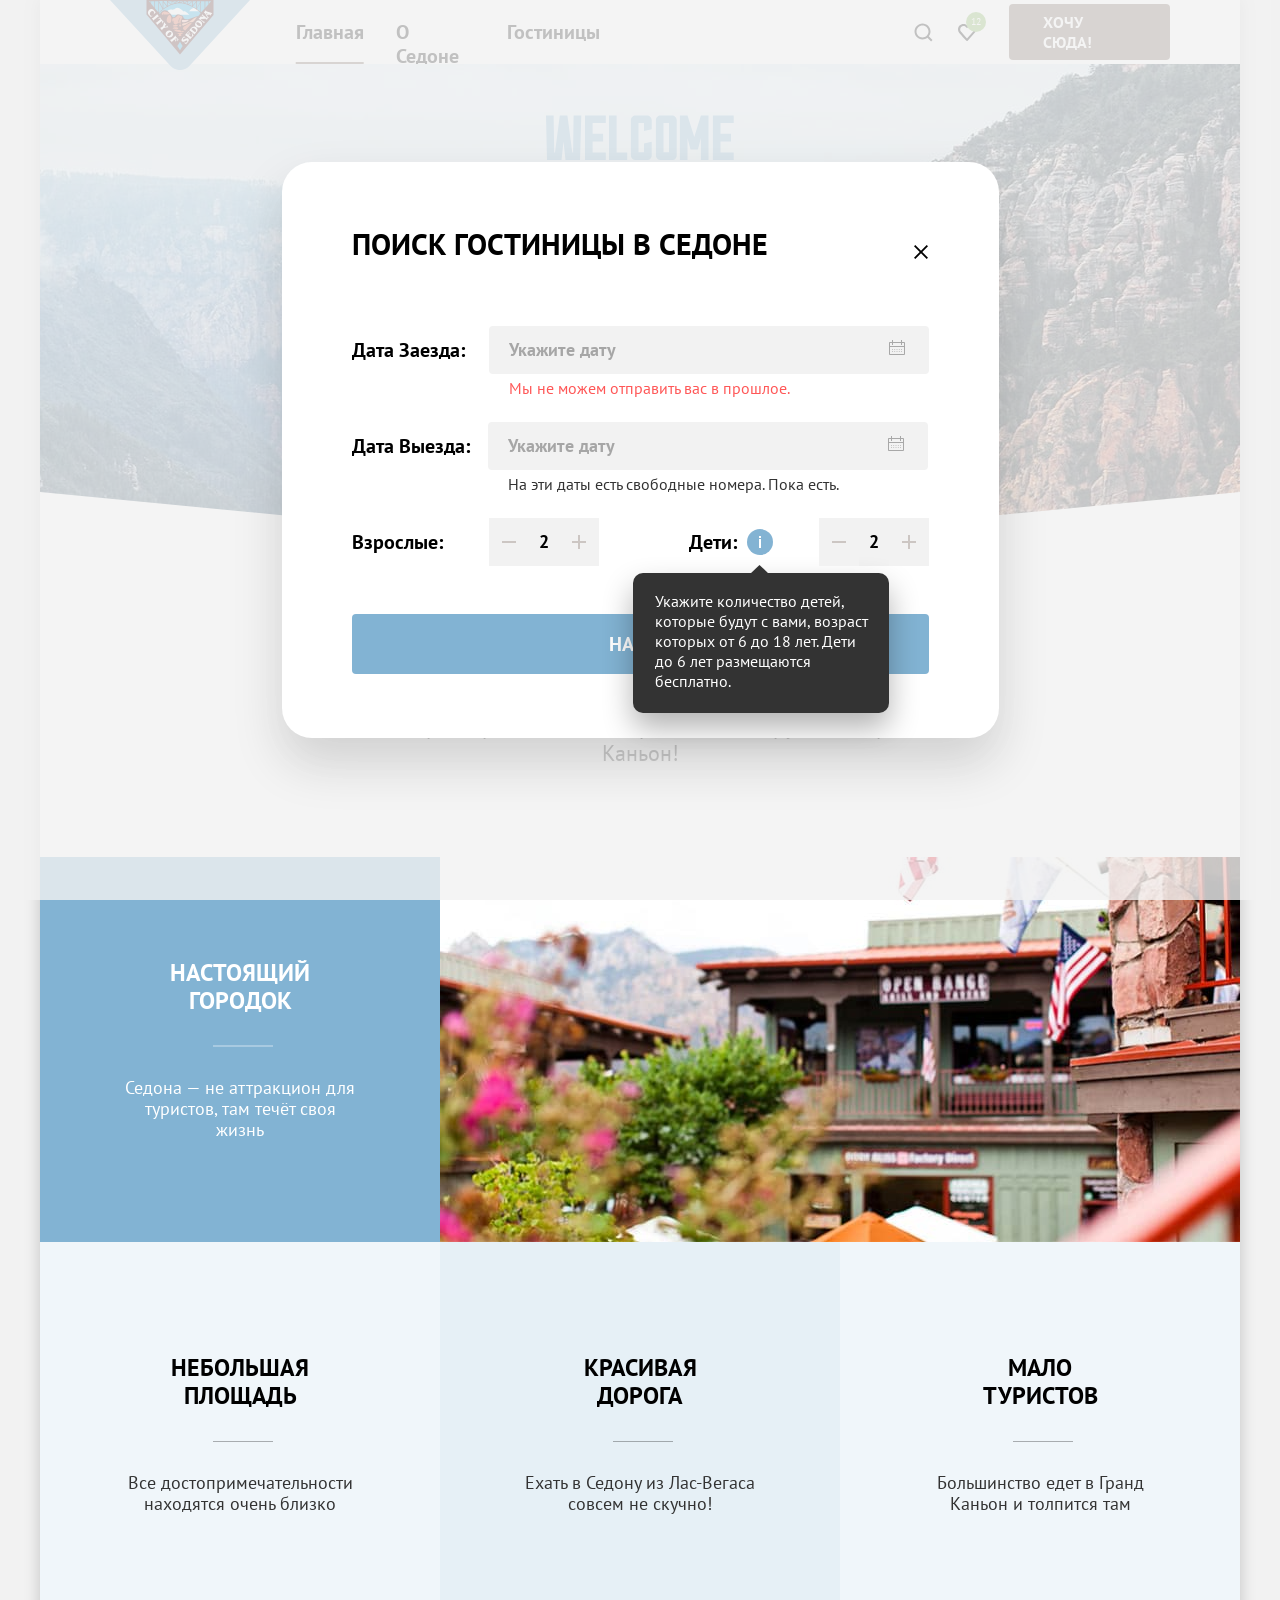
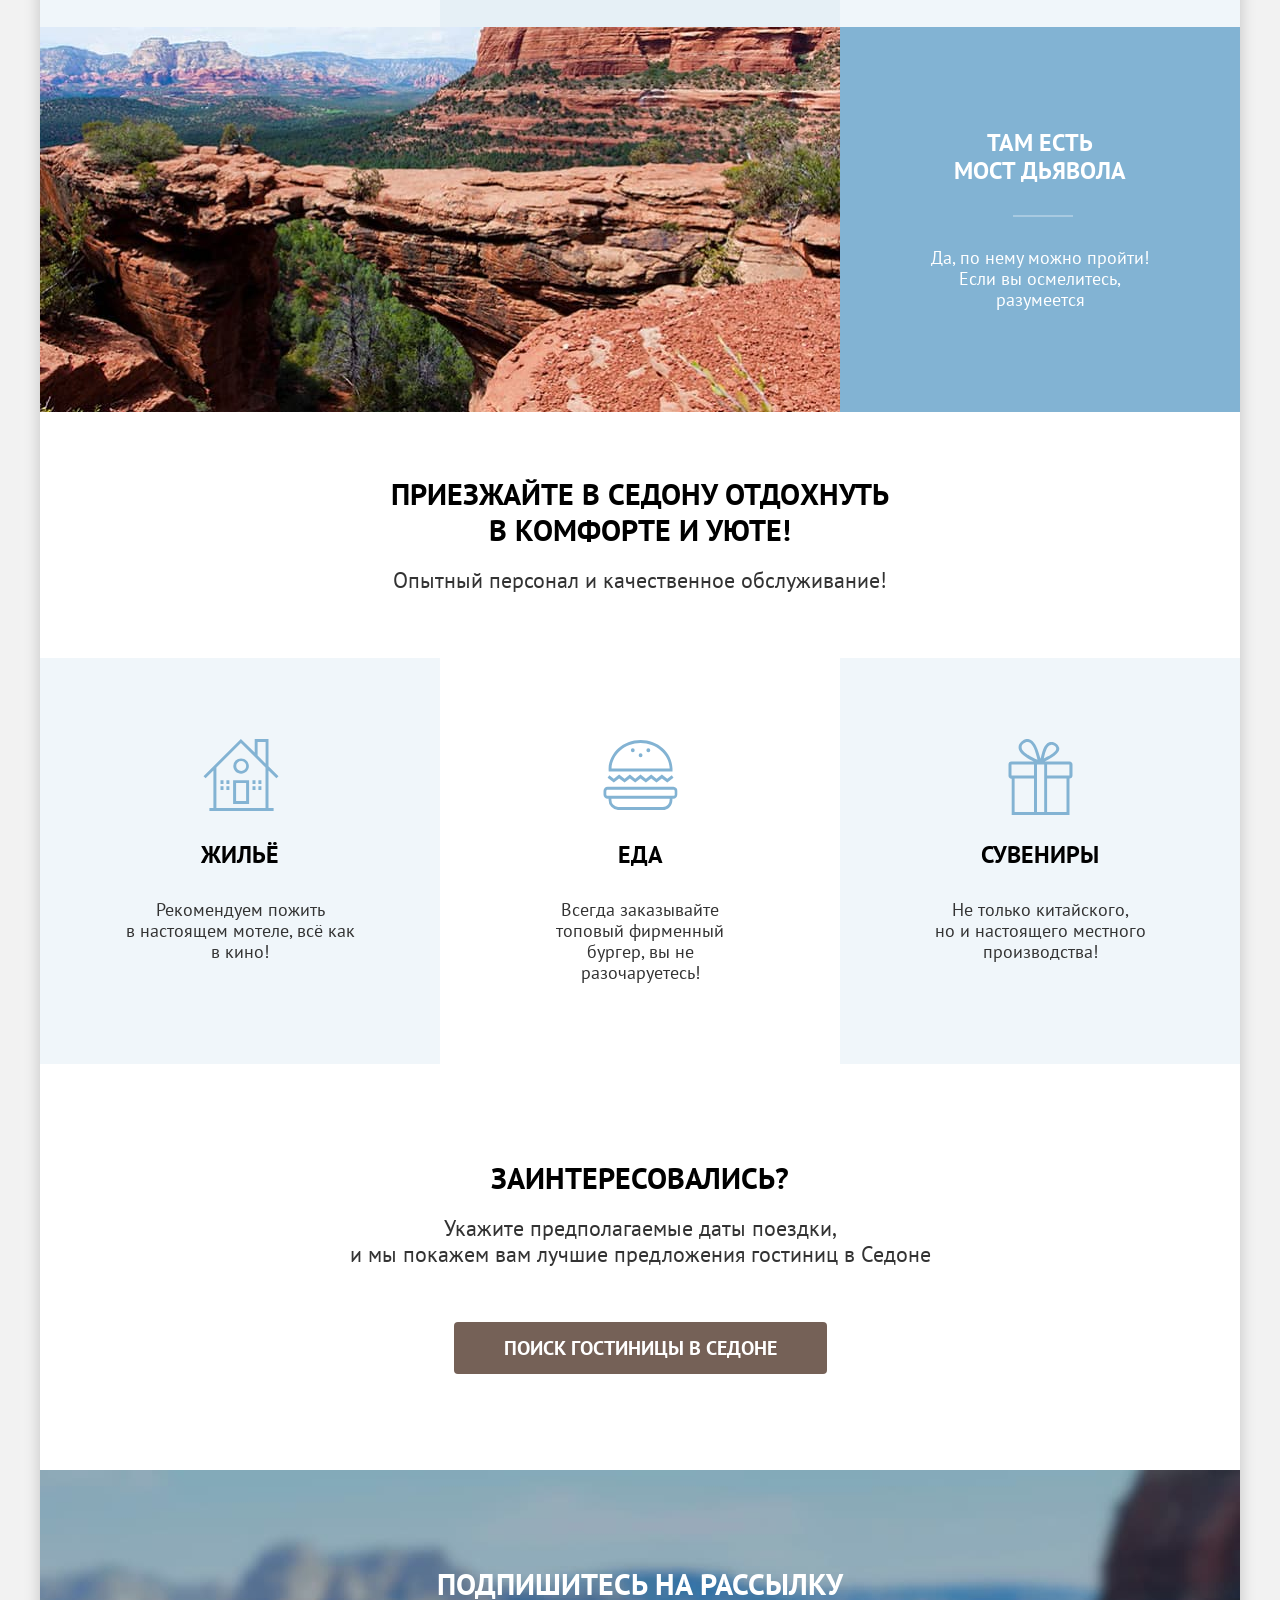
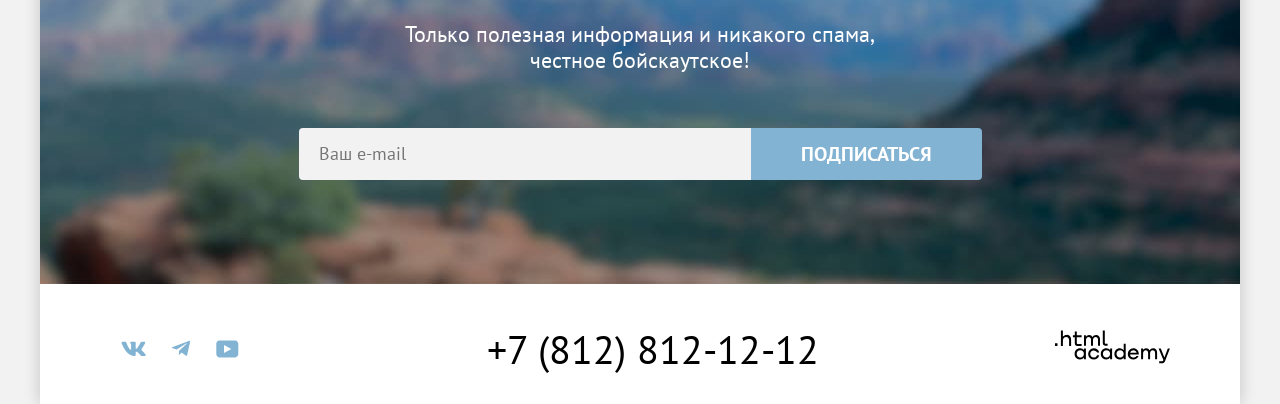
==== commit 2d371755: "9 chapter" ====
--- a/index.html
+++ b/index.html
@@ -149,6 +149,74 @@
           </svg>
         </a>
       </footer>
+      <div class="modal-container modal-container--active">
+        <div class="modal-container__modal modal-search">
+          <button class="modal-search__close-button" type="button">
+            <span class="visually-hidden">Закрыть</span>
+            <svg width="14" height="14" viewBox="0 0 14 14" fill="currentColor" xmlns="http://www.w3.org/2000/svg">
+              <path d="M14 1.29231L12.7077 0L7 5.70769L1.29231 0L0 1.29231L5.70769 7L0 12.7077L1.29231 14L7 8.29231L12.7077 14L14 12.7077L8.29231 7L14 1.29231Z"/>
+            </svg>
+          </button>
+        <section class="modal-search__content modal-content">
+          <h2 class="modal-content__title title">Поиск гостиницы в Седоне</h2>
+          <form class="modal-content__form modal-form" action="https://echo.htmlacademy.ru/" method="get">
+            <fieldset class="modal-form__group">
+              <h3 class="modal-form__title title">Дата Заезда:</h3>
+              <label class="modal-form__control" for="check-in">
+                <input class="modal-form__input" type="text" name="check-in" id="check-in" placeholder="Укажите дату">
+                <span class="modal-form__info modal-form__info--error modal-form__info--active">Мы не можем отправить вас в прошлое.</span>
+              </label>
+            </fieldset>
+            <fieldset class="modal-form__group">
+              <h3 class="modal-form__title title">Дата Выезда:</h3>
+              <label class="modal-form__control" for="check-out">
+                <input class="modal-form__input" type="text" name="check-out" id="check-out" placeholder="Укажите дату">
+                <span class="modal-form__info modal-form__info--active">На эти даты есть свободные номера. Пока есть.</span>
+              </label>
+            </fieldset>
+            <fieldset class="modal-form__group">
+              <div class="modal-form__group-wrapper">
+                <h3 class="modal-form__title title">Взрослые:</h3>
+                <label for="adults">
+                  <span class="visually-hidden">Укажите количество взрослых</span>
+                  <input class="modal-form__group-wrapper-input" type="number" name="adults" id="adults" value="2">
+                </label>
+                <button class="modal-form__wrapper-button button-minus" type="button">
+                  <svg width="14" height="2" viewBox="0 0 14 2" fill="currentColor" xmlns="http://www.w3.org/2000/svg">
+                    <path d="M0 0L0 2L14 2V0L0 0Z"/>
+                  </svg>
+                </button>
+                <button class="modal-form__wrapper-button button-plus" type="button">
+                  <svg width="14" height="14" viewBox="0 0 14 14" fill="currentColor" xmlns="http://www.w3.org/2000/svg">
+                    <path d="M14 6H8V0H6V6H0V8H6V14H8V8H14V6Z"/>
+                  </svg>
+                </button>
+              </div>
+              <div class="modal-form__group-wrapper">
+                <h3 class="modal-form__title title">Дети:</h3>
+                <span class="modal-form__group-wrapper-popup"></span>
+                <span class="modal-form__group-wrapper-popup-text popup-active">Укажите количество детей, которые будут с вами, возраст которых от 6 до 18 лет. Дети до 6 лет размещаются бесплатно.</span>
+                <label for="kids">
+                  <span class="visually-hidden">Укажите количество детей</span>
+                  <input class="modal-form__group-wrapper-input" type="number" name="kids" id="kids" value="2">
+                </label>
+                <button class="modal-form__wrapper-button button-minus" type="button">
+                  <svg width="14" height="2" viewBox="0 0 14 2" fill="currentColor" xmlns="http://www.w3.org/2000/svg">
+                    <path d="M0 0L0 2L14 2V0L0 0Z"/>
+                  </svg>
+                </button>
+                <button class="modal-form__wrapper-button button-plus" type="button">
+                  <svg width="14" height="14" viewBox="0 0 14 14" fill="currentColor" xmlns="http://www.w3.org/2000/svg">
+                    <path d="M14 6H8V0H6V6H0V8H6V14H8V8H14V6Z"/>
+                  </svg>
+                </button>
+              </div>
+            </fieldset>
+            <button class="modal-form-button button button--second-color" type="submit">Найти</button>
+          </form>
+        </section>
+        </div>
+      </div>
     </div>
   </body>
 </html>
--- a/styles/styles.css
+++ b/styles/styles.css
@@ -925,6 +925,11 @@
 
 .filters-form__wrapper {
   display: flex;
+  flex-direction: column;
+}
+
+.range-wrapper__control-wrapper {
+  display: flex;
   margin-bottom: 36px;
 }
 
@@ -940,6 +945,7 @@
 }
 
 .range-wrapper__control-input {
+  appearance: none;
   font-size: 18px;
   line-height: 133%;
   width: 103px;
@@ -949,6 +955,15 @@
   border-radius: 4px 0 0 4px;
 }
 
+.range-wrapper__control-input {
+  -moz-appearance: textfield;
+}
+
+.range-wrapper__control-input::-webkit-outer-spin-button,
+.range-wrapper__control-input::-webkit-inner-spin-button {
+  -webkit-appearance: none;
+}
+
 .range-wrapper__control:last-of-type .range-wrapper__control-input {
   border-radius: 0 4px 4px 0;
 }
@@ -996,6 +1011,64 @@
 .filters-form__range-control-input {
   margin: 0;
   width: 287px;
+}
+
+.range-scale {
+  position: relative;
+  box-sizing: border-box;
+  margin-bottom: 8px;
+  width: 287px;
+  height: 4px;
+  background-color: rgba(255, 255, 255, 0.3);
+}
+
+.range-sacle__range-bar {
+  top: 0;
+  right: 61px;
+  width: 226px;
+  position: absolute;
+  height: 4px;
+  background-color: #fff;
+}
+
+.range-sacle__range-toggle {
+  position: absolute;
+  width: 20px;
+  height: 20px;
+  background-color: #fff;
+  border: none;
+  border-radius: 5px;
+  cursor: pointer;
+}
+
+.toggle-min {
+  top: -8px;
+}
+
+.toggle-max {
+  top: -8px;
+  right: 0;
+}
+
+.range-sacle__range-toggle:hover {
+  box-shadow: 0 4px 10px 0 rgba(0, 0, 0, 0.25);
+}
+
+.range-sacle__range-toggle:focus-visible {
+  outline: 3px solid #83b3d3;
+  box-shadow: 0 4px 10px 0 rgba(0, 0, 0, 0.25);
+}
+
+  @supports not selector(:focus-visible) {
+  .range-sacle__range-toggle:focus {
+    outline: 3px solid #83b3d3;
+    box-shadow: 0 4px 10px 0 rgba(0, 0, 0, 0.25);
+  }
+}
+
+.range-sacle__range-toggle:active {
+  outline: 2px solid #83b3d3;
+  box-shadow: 0 7px 15px 0 rgba(0, 0, 0, 0.4);
 }
 
 .catalog__hotels-result {
@@ -1024,6 +1097,7 @@
   list-style: none;
   min-width: 292px;
   padding: 12px 20px;
+  padding-right: 35px;
   margin-right: 70px;
   border: 2px solid #e5e5e5;
   border-radius: 4px;
@@ -1270,3 +1344,298 @@
   height: 10px;
   margin-right: 10px;
 }
+
+.modal-container {
+  position: fixed;
+  top: 0;
+  left: 0;
+  display: none;
+  width: 100%;
+  height: 100%;
+  background: rgba(242, 242, 242, 0.8);
+}
+
+.modal-container--active {
+  display: flex;
+}
+
+.modal-container__modal {
+  position: relative;
+  margin: auto;
+  padding: 64px 70px;
+  background-color: #fff;
+  border-radius: 30px;
+  box-shadow: 0 25px 50px 0 rgba(0, 0, 0, 0.15);
+}
+
+.modal-search__close-button {
+  position: absolute;
+  display: flex;
+  align-items: center;
+  justify-content: center;
+  padding: 0;
+  top: 64px;
+  right: 52px;
+  width: 52px;
+  height: 52px;
+  background-color: #ffffff;
+  border: none;
+  border-radius: 100%;
+  cursor: pointer;
+}
+
+.modal-search__close-button:hover {
+  background-color:  #e5e5e5;
+}
+
+.modal-search__close-button:focus-visible {
+  background-color:  #e5e5e5;
+  outline: 3px solid #83b3d3;
+}
+
+@supports not selector(:focus-visible) {
+  .modal-search__close-button:focus {
+    background-color: #615048;
+    outline: none;
+  }
+}
+
+.modal-search__close-button:active {
+  background-color:  #c2c2c2;
+}
+
+.modal-search__close-button:active svg {
+  opacity: 0.3;
+}
+
+.modal-content__title{
+  font-size: 30px;
+  line-height: 120%;
+  margin-right: 130px;
+  margin-bottom: 64px;
+}
+
+.modal-form__group {
+  display: flex;
+  margin: 0;
+  margin-bottom: 23px;
+  padding: 0;
+  border: none;
+}
+
+.modal-form__group:last-of-type {
+  justify-content: space-between;
+}
+
+.modal-form__group:last-of-type {
+  margin-bottom: 48px;
+}
+
+.modal-form__group-wrapper {
+  position: relative;
+  display: flex;
+  align-items: center;
+}
+
+.modal-form__control {
+  position: relative;
+  display: flex;
+  flex-direction: column;
+}
+
+.modal-form__title {
+  font-size: 20px;
+  line-height: 120%;
+  text-transform: capitalize;
+  margin: 12px 24px 12px 0;
+}
+
+.modal-form__group:nth-of-type(2) .modal-form__title {
+  margin-right: 18px;
+}
+
+.modal-form__group-wrapper .modal-form__title {
+  margin-right: 46px;
+}
+
+.modal-form__group-wrapper:nth-of-type(2) .modal-form__title {
+  margin-right: 10px;
+}
+
+.modal-form__input {
+  font-family: inherit;
+  font-weight: 700;
+  font-size: 18px;
+  line-height: 133%;
+  width: 380px;
+  padding: 12px 20px;
+  padding-right: 40px;
+  margin-bottom: 4px;
+  border: none;
+  border-radius: 4px;
+  color: #000;
+  background-color:  #f2f2f2;
+}
+
+.modal-form__input::placeholder {
+  opacity: 0.6;
+}
+
+.modal-form__input:hover {
+  background-color: #e5e5e5;
+}
+
+.modal-form__input:focus-visible {
+  outline: 3px solid #83b3d3;
+  background-color: #e5e5e5;
+}
+
+@supports not selector(:focus-visible) {
+  .modal-form__input:focus {
+    outline: 3px solid #83b3d3;
+    background-color: #e5e5e5;
+  }
+}
+
+.modal-form__control::after {
+  position: absolute;
+  content: url("../images/index/modal/modal-calendar.svg");
+  top: 12px;
+  right: 22px;
+  display: block;
+  width: 20px;
+  height: 20px;
+}
+
+.modal-form__info {
+  display: none;
+  padding: 0 20px;
+  font-size: 16px;
+  line-height: 131%;
+  color: #333;
+}
+
+.modal-form__info--active {
+  display: block;
+}
+
+.modal-form__info--error {
+  color: #ff5757;
+}
+
+.modal-form__group-wrapper-input {
+  font-family: inherit;
+  font-weight: 700;
+  font-size: 18px;
+  line-height: 111%;
+  width: 30px;
+  padding: 14px 40px;
+  text-align: center;
+  border: none;
+  border-radius: 4px;
+  background-color: #f2f2f2;
+}
+
+.modal-form__group-wrapper-input {
+  -moz-appearance: textfield;
+}
+
+.modal-form__group-wrapper-input::-webkit-outer-spin-button,
+.modal-form__group-wrapper-input::-webkit-inner-spin-button {
+  -webkit-appearance: none;
+}
+
+.modal-form__wrapper-button {
+  position: absolute;
+  display: flex;
+  align-items: center;
+  justify-content: center;
+  padding: 23px 13px;
+  width: 40px;
+  height: 48px;
+  border: none;
+  outline: none;
+  background-color: #f2f2f2;
+  cursor: pointer;
+}
+
+.button-minus {
+  top: 0;
+  right: 70px;
+  color: rgba(117, 97, 87, 0.3);
+}
+
+.button-plus {
+  top: 0;
+  right: 0;
+  color: rgba(117, 97, 87, 0.3);
+}
+
+.modal-form__wrapper-button:hover svg{
+  color: #000;
+}
+
+.modal-form__wrapper-button:focus-visible svg{
+  outline: 3px solid #82b3d3;
+  outline-offset: 2px;
+  border-radius: 4px;
+}
+
+@supports not selector(:focus-visible) {
+  .modal-form__wrapper-button:focus svg{
+    outline: 3px solid #82b3d3;
+    outline-offset: 2px;
+    border-radius: 4px;
+  }
+}
+
+.modal-form__wrapper-button:active svg{
+  color: rgba(117, 97, 87, 0.3);
+}
+
+.modal-form__group-wrapper-popup {
+  margin-right: 46px;
+  width: 26px;
+  height: 26px;
+  border-radius: 100%;
+  background-color: #83b3d3;
+  background-image: url("../images/index/modal/modal-popup-icon.svg");
+  background-position: center;
+  background-repeat: no-repeat;
+}
+
+.modal-form__group-wrapper-popup-text {
+  position: absolute;
+  top: 55px;
+  right: 40px;
+  display: none;
+  padding: 18px 18px 22px 22px;
+  min-width: 216px;
+  font-weight: 400;
+  font-size: 16px;
+  line-height: 125%;
+  color: #fff;
+  border-radius: 10px;
+  box-shadow: 0 15px 30px 0 rgba(0, 0, 0, 0.3);
+  background-color: #333;
+}
+
+.popup-active {
+  display: block;
+}
+
+.modal-form__group-wrapper-popup-text::before {
+  position: absolute;
+  top: -15px;
+  right: 120px;
+  content: url("../images/index/modal/modal-popup-vector.svg");
+  width: 19px;
+  height: 9px;
+}
+
+.modal-form-button {
+  padding: 18px 0;
+  width: 577px;
+  font-size: 20px;
+  line-height: 120%;
+}
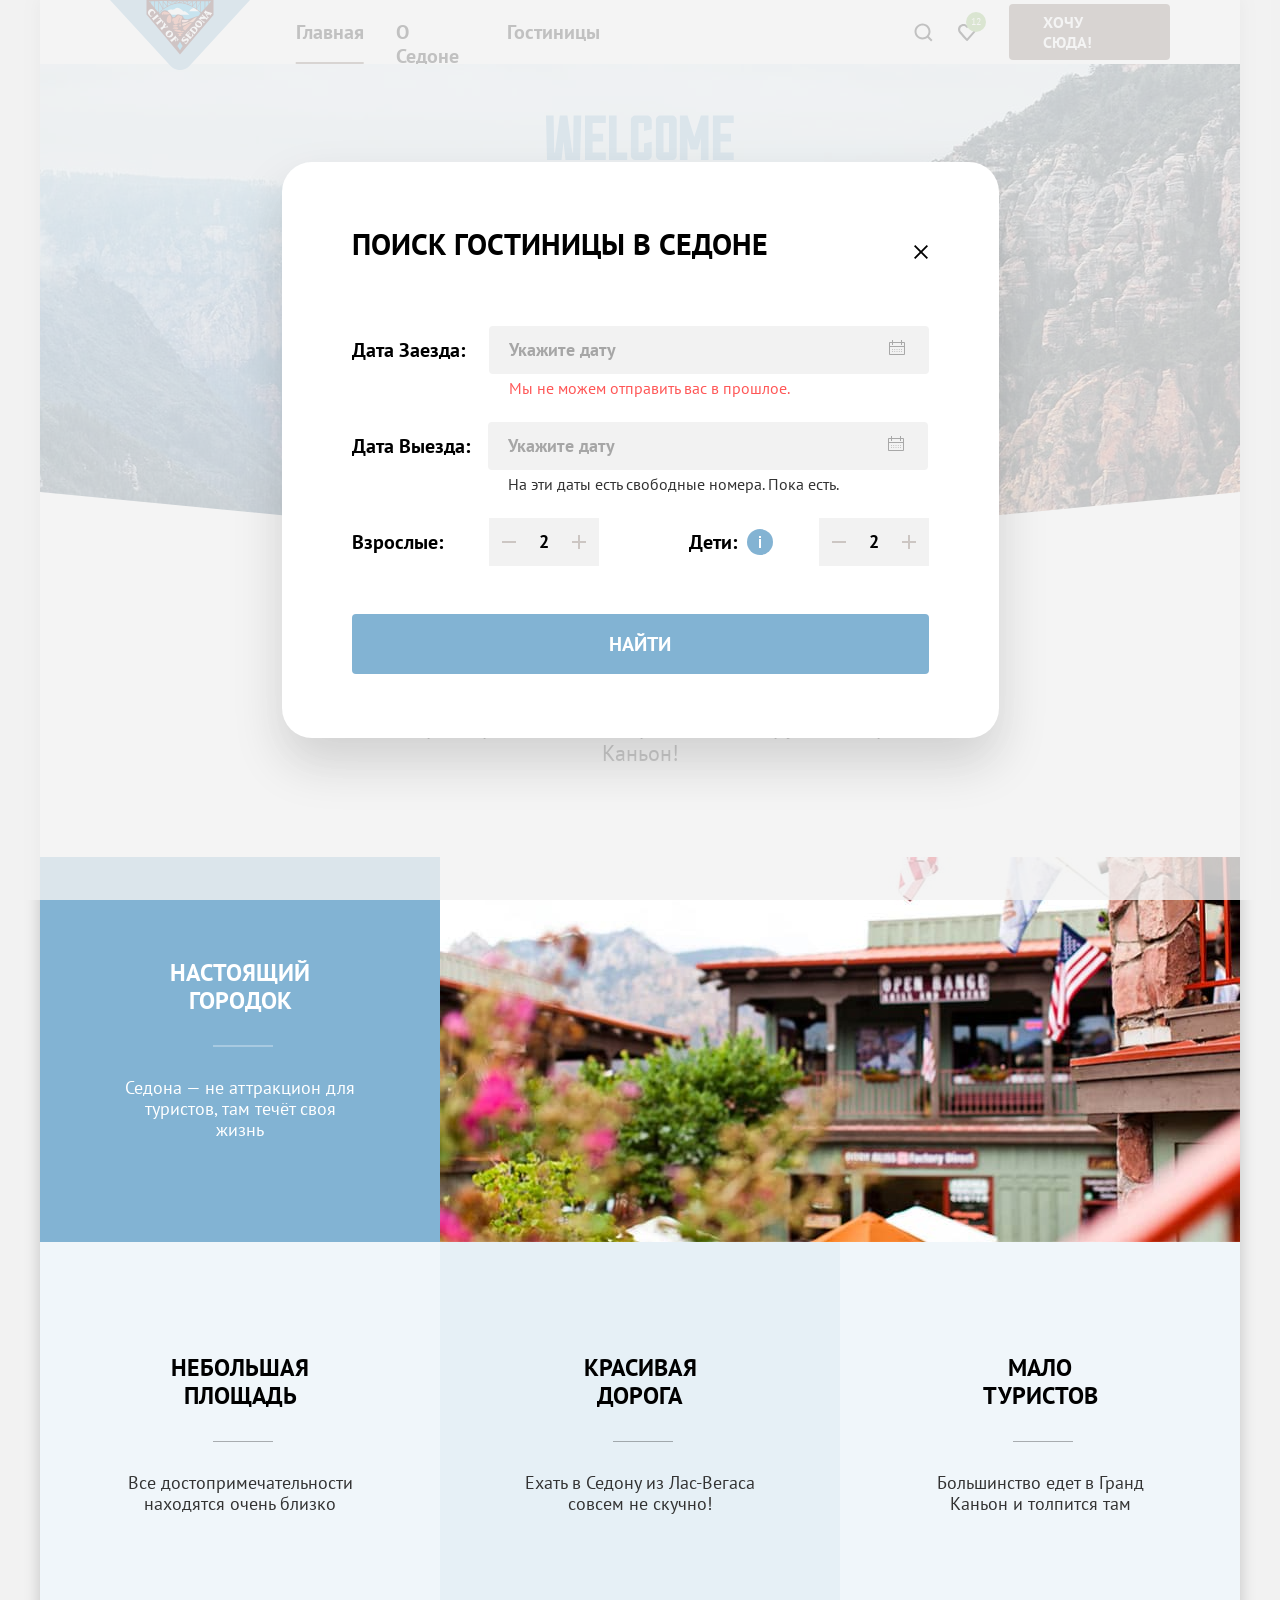
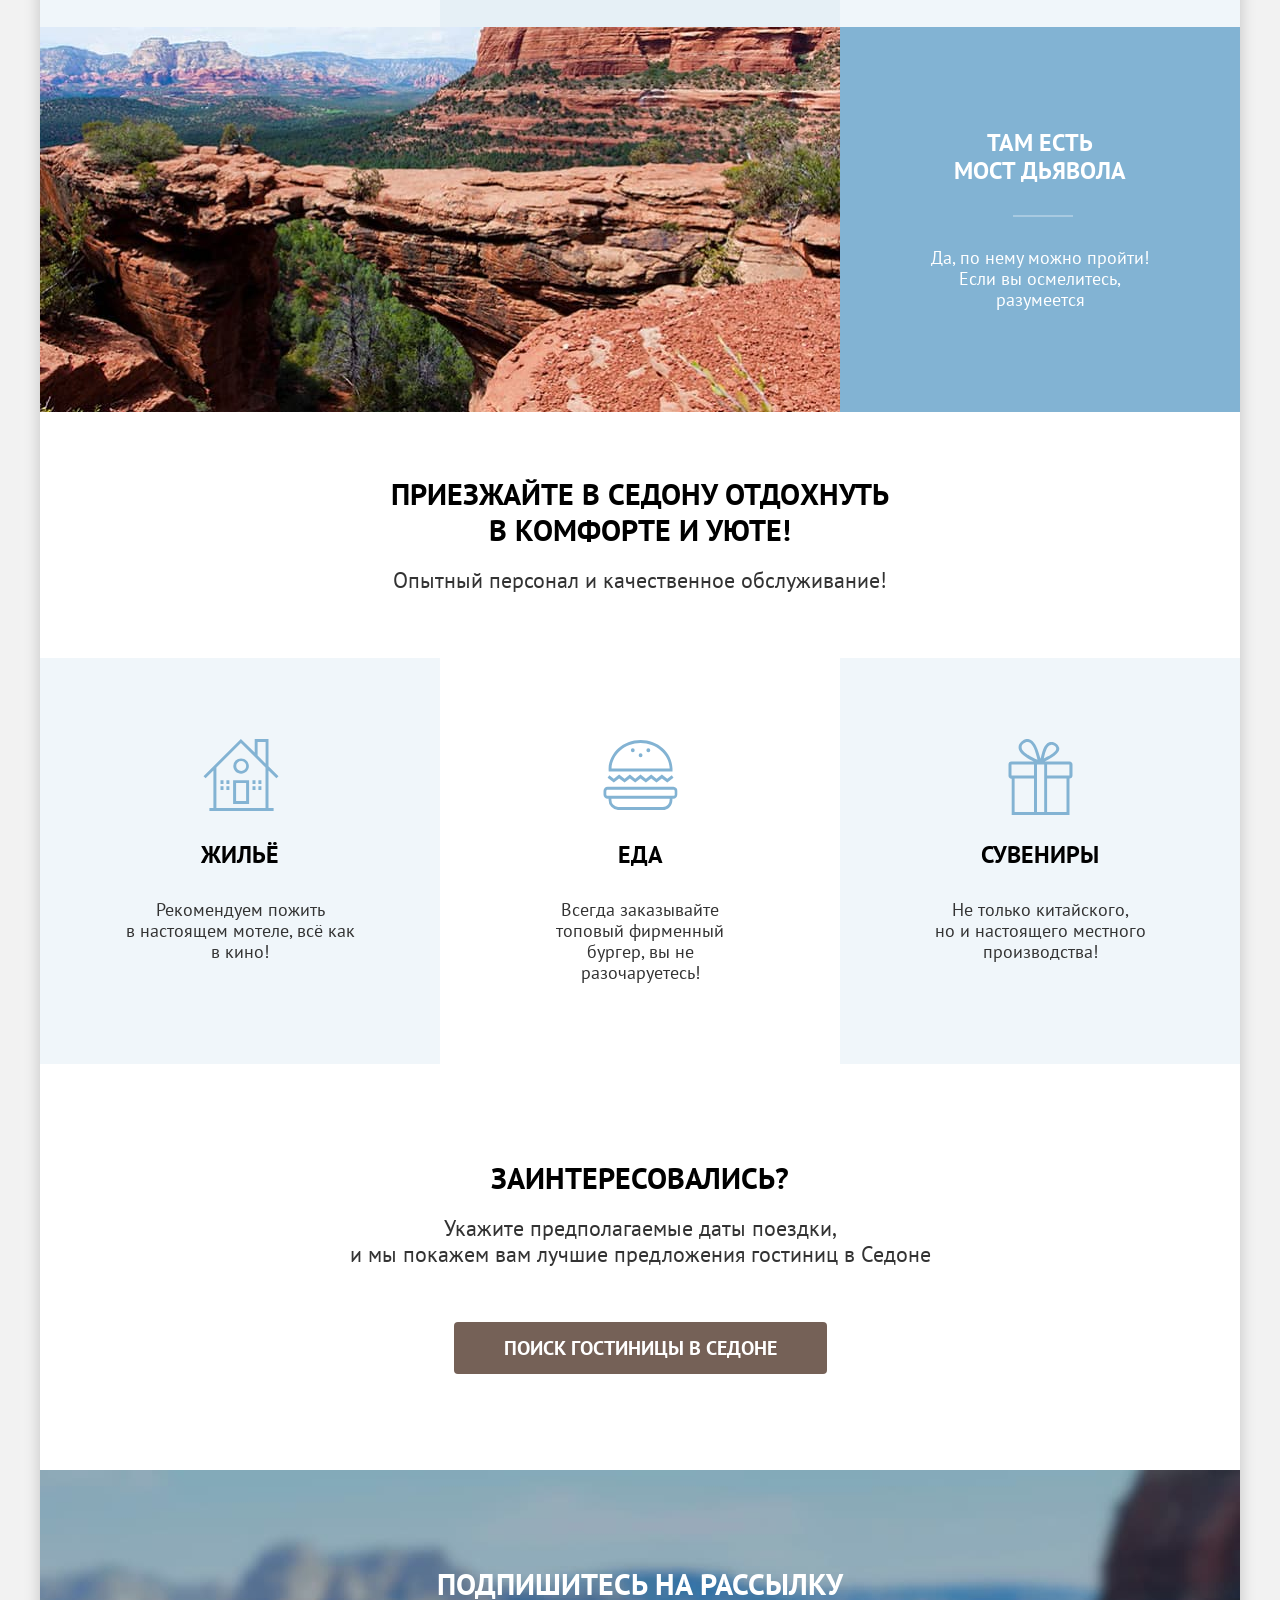
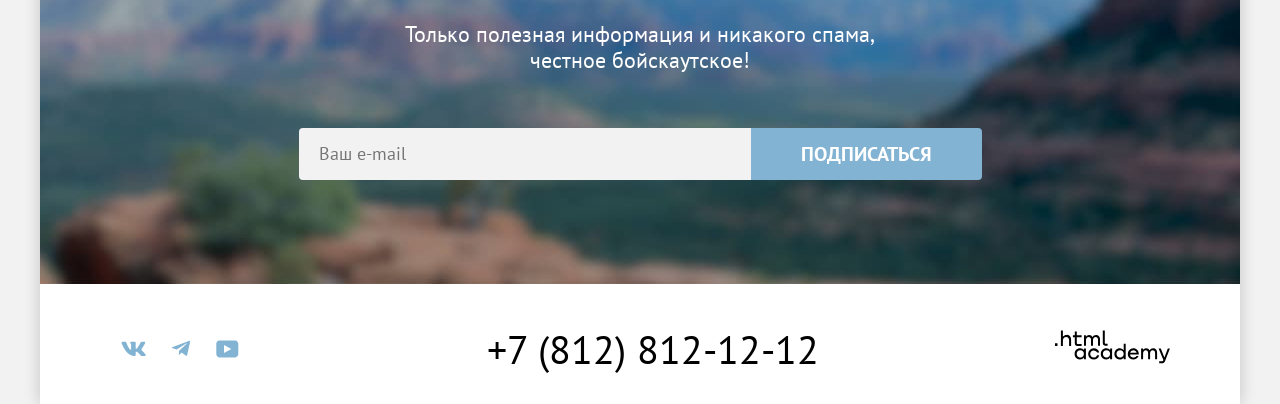
==== commit 3d0b7532: "9 chapter last changes-2" ====
--- a/index.html
+++ b/index.html
@@ -194,8 +194,8 @@
               </div>
               <div class="modal-form__group-wrapper">
                 <h3 class="modal-form__title title">Дети:</h3>
-                <span class="modal-form__group-wrapper-popup"></span>
-                <span class="modal-form__group-wrapper-popup-text popup-active">Укажите количество детей, которые будут с вами, возраст которых от 6 до 18 лет. Дети до 6 лет размещаются бесплатно.</span>
+                <button class="modal-form__group-wrapper-popup" type="button" aria-labelledby="tooltip-label-date"></button>
+                <span class="modal-form__group-wrapper-popup-text popup-active" role="tooltip" id="tooltip-label-date">Укажите количество детей, которые будут с вами, возраст которых от 6 до 18 лет. Дети до 6 лет размещаются бесплатно.</span>
                 <label for="kids">
                   <span class="visually-hidden">Укажите количество детей</span>
                   <input class="modal-form__group-wrapper-input" type="number" name="kids" id="kids" value="2">
--- a/styles/styles.css
+++ b/styles/styles.css
@@ -1532,6 +1532,7 @@
   padding: 14px 40px;
   text-align: center;
   border: none;
+  outline: none;
   border-radius: 4px;
   background-color: #f2f2f2;
 }
@@ -1550,7 +1551,7 @@
   display: flex;
   align-items: center;
   justify-content: center;
-  padding: 23px 13px;
+  padding: 14px 10px;
   width: 40px;
   height: 48px;
   border: none;
@@ -1559,6 +1560,14 @@
   cursor: pointer;
 }
 
+.button-minus svg {
+  padding: 9px 3px;
+}
+
+.button-plus svg {
+  padding: 3px;
+}
+
 .button-minus {
   top: 0;
   right: 70px;
@@ -1597,6 +1606,8 @@
   margin-right: 46px;
   width: 26px;
   height: 26px;
+  border: none;
+  outline: none;
   border-radius: 100%;
   background-color: #83b3d3;
   background-image: url("../images/index/modal/modal-popup-icon.svg");
@@ -1618,10 +1629,18 @@
   border-radius: 10px;
   box-shadow: 0 15px 30px 0 rgba(0, 0, 0, 0.3);
   background-color: #333;
-}
-
-.popup-active {
+  transform: translateX(0%);
+}
+
+.modal-form__group-wrapper-popup:hover + .modal-form__group-wrapper-popup-text,
+.modal-form__group-wrapper-popup:focus-visible + .modal-form__group-wrapper-popup-text {
   display: block;
+}
+
+@supports not selector(:focus-visible) {
+  .modal-form__group-wrapper-popup:focus + .modal-form__group-wrapper-popup-text{
+    display: block;
+  }
 }
 
 .modal-form__group-wrapper-popup-text::before {
